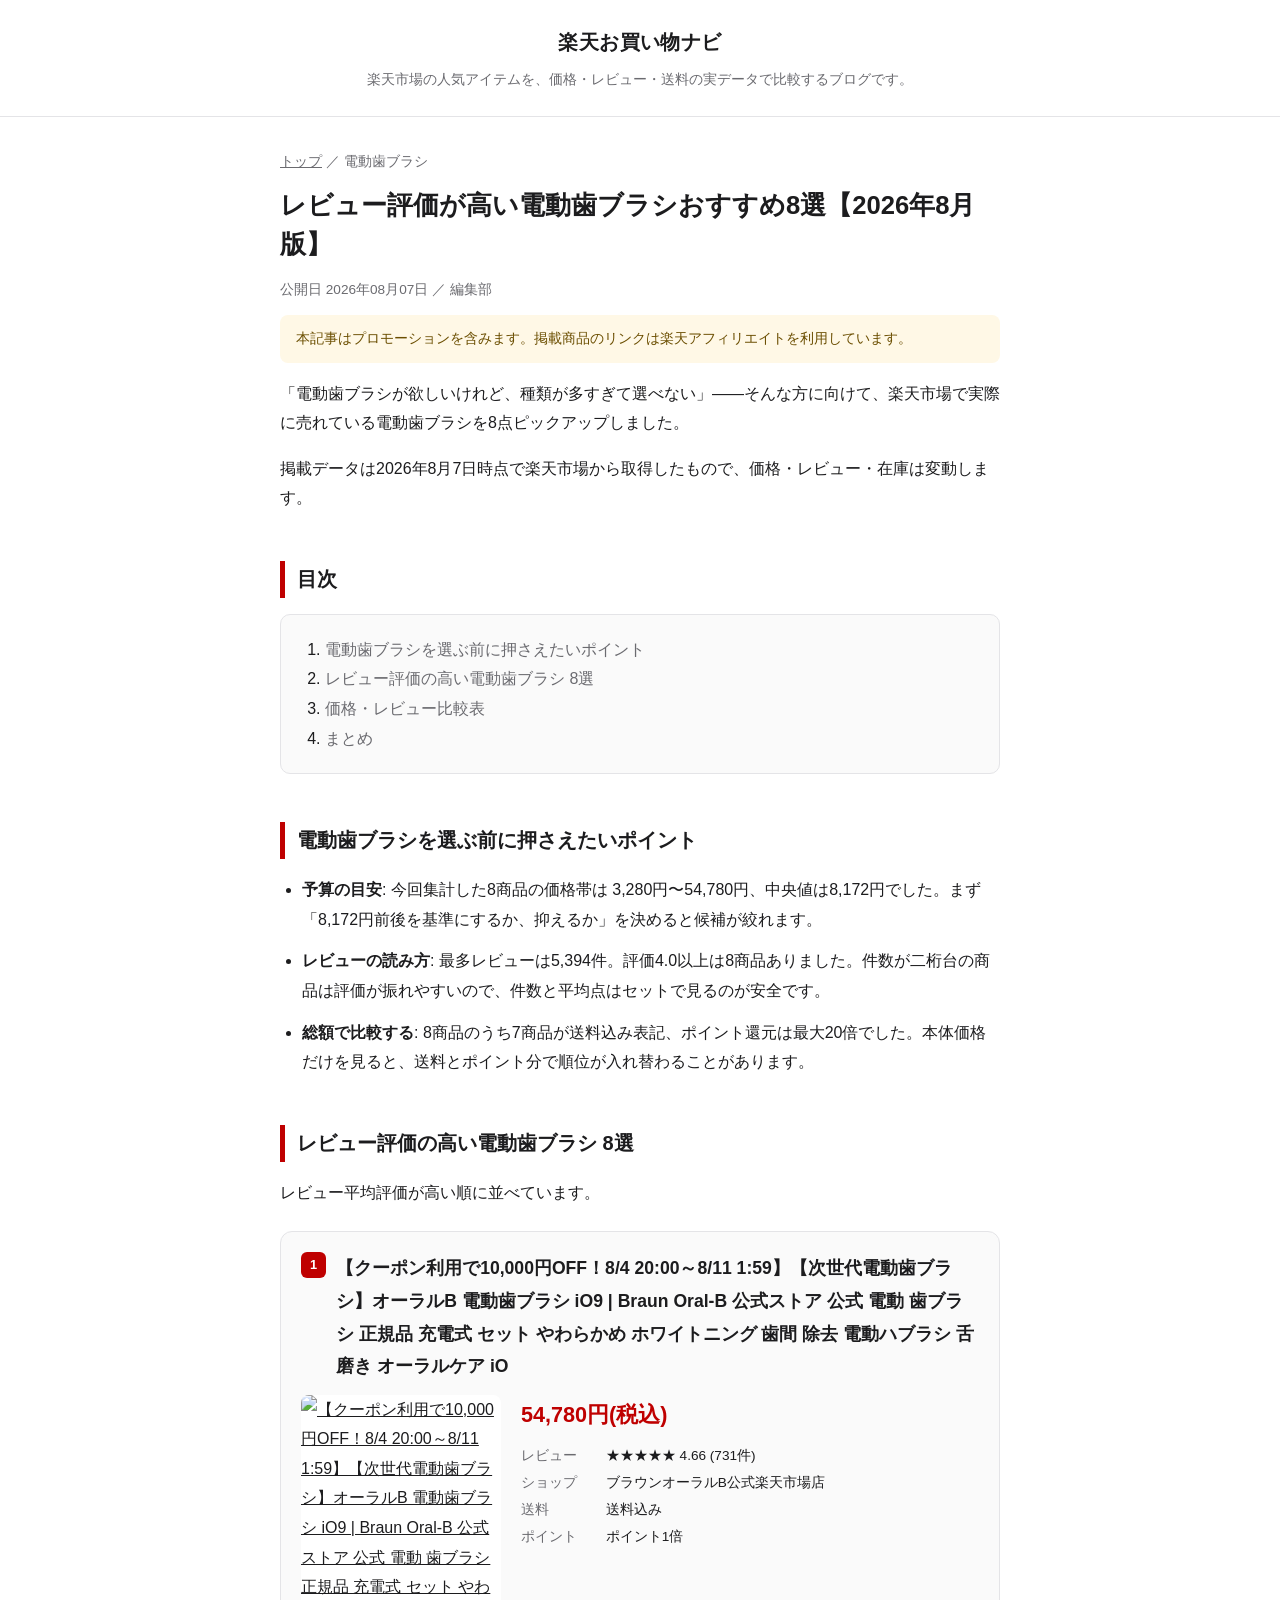
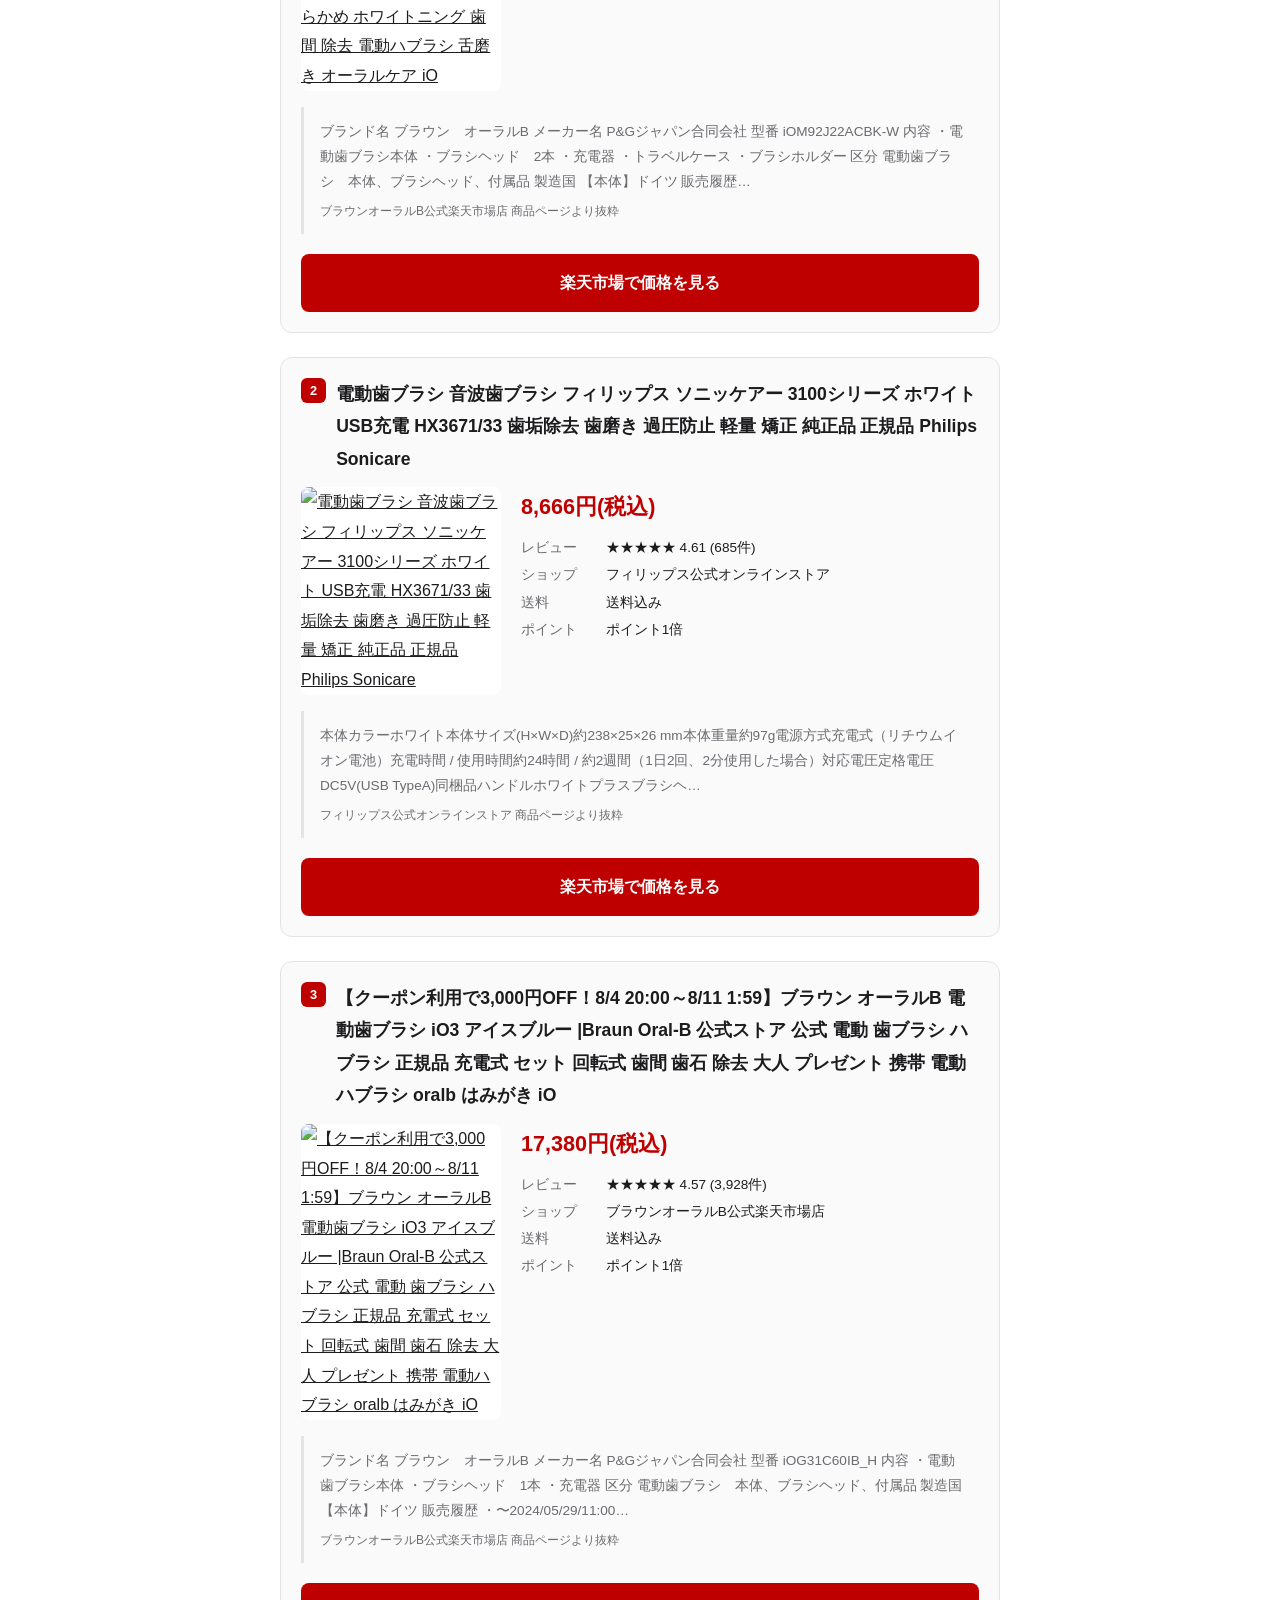
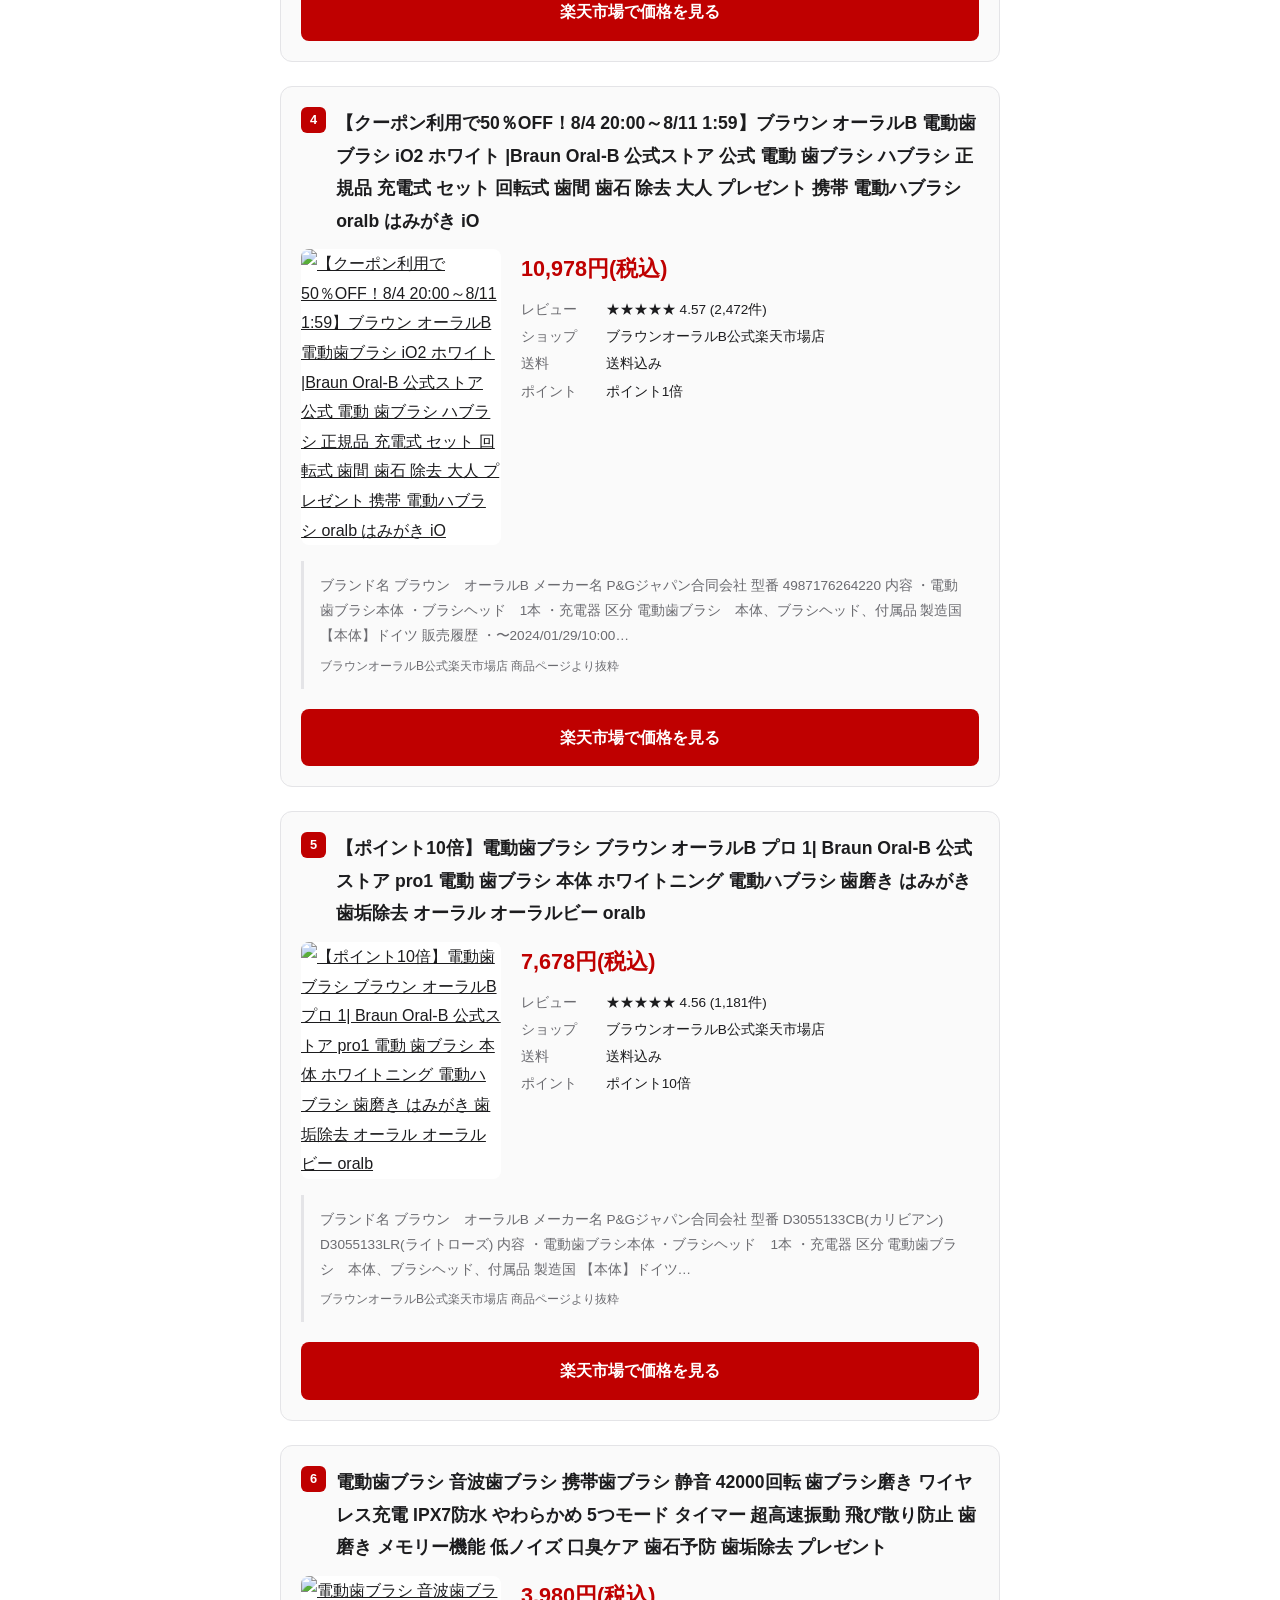
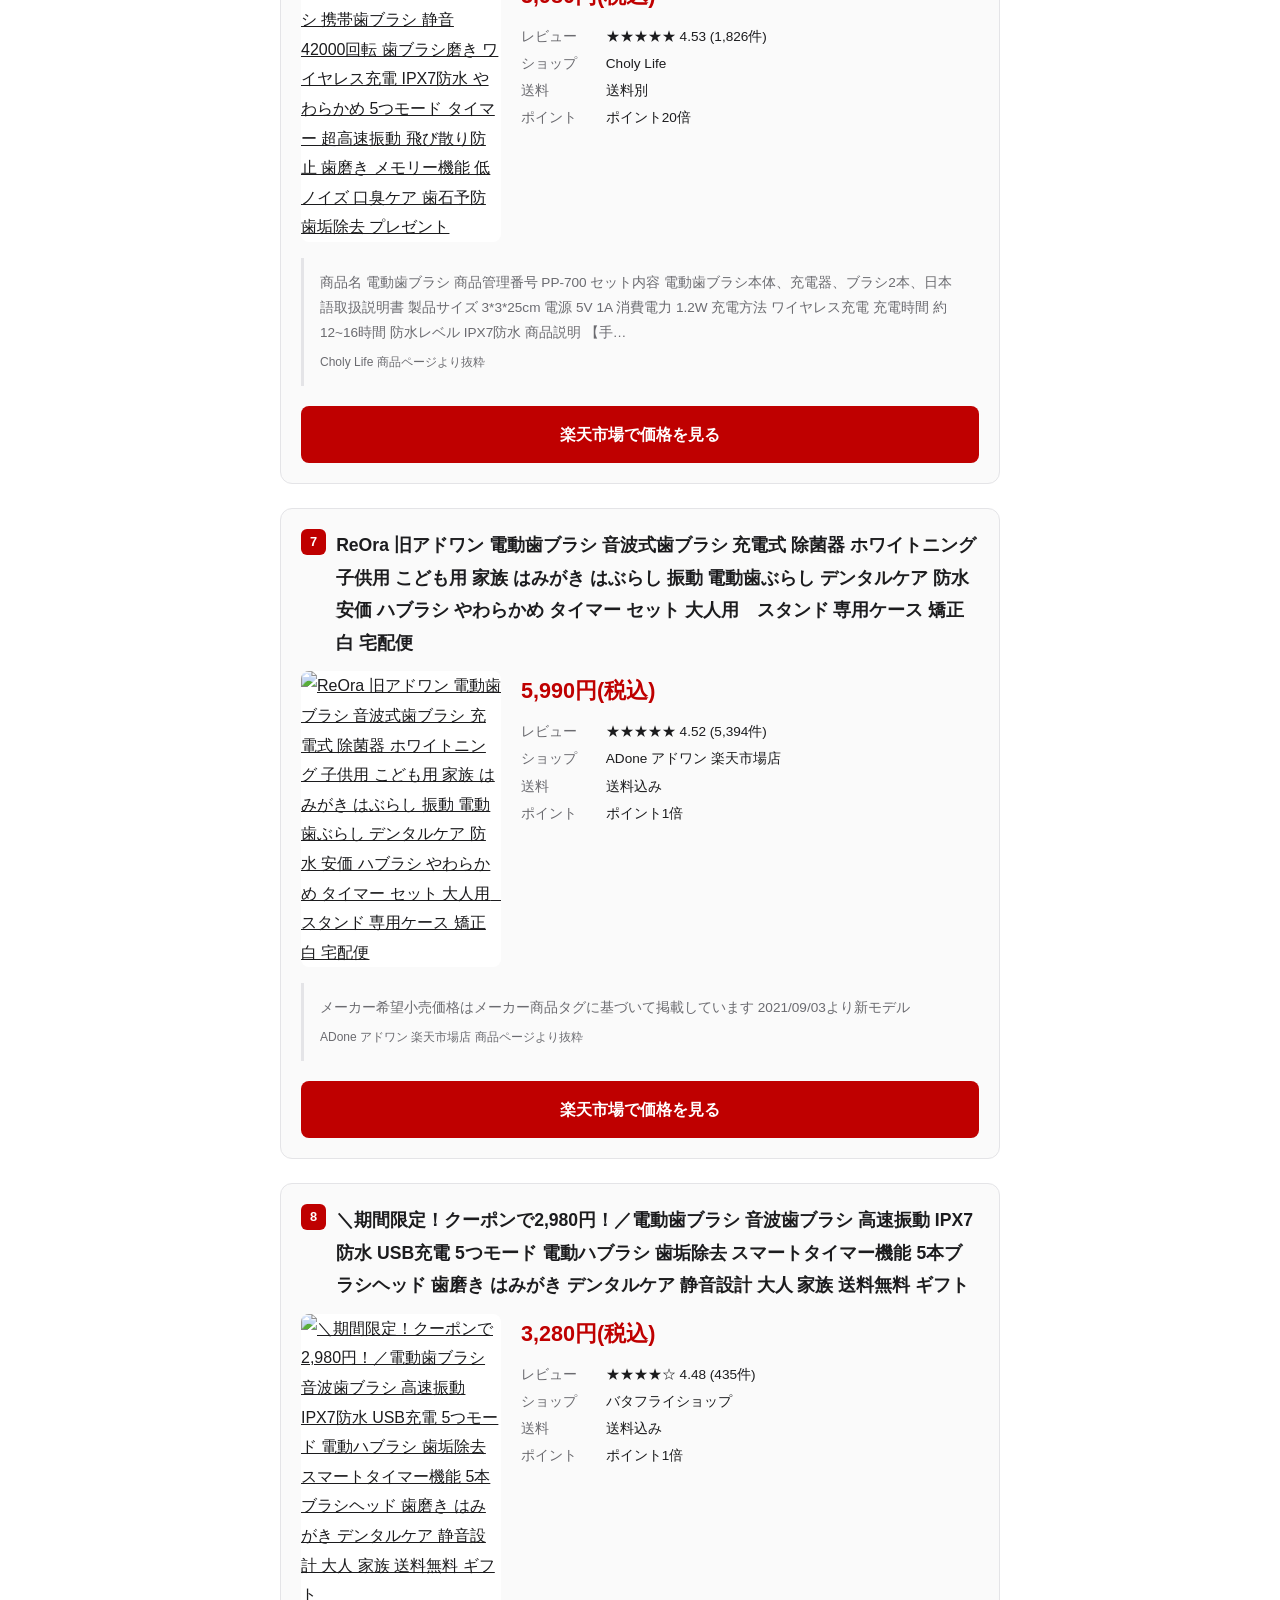
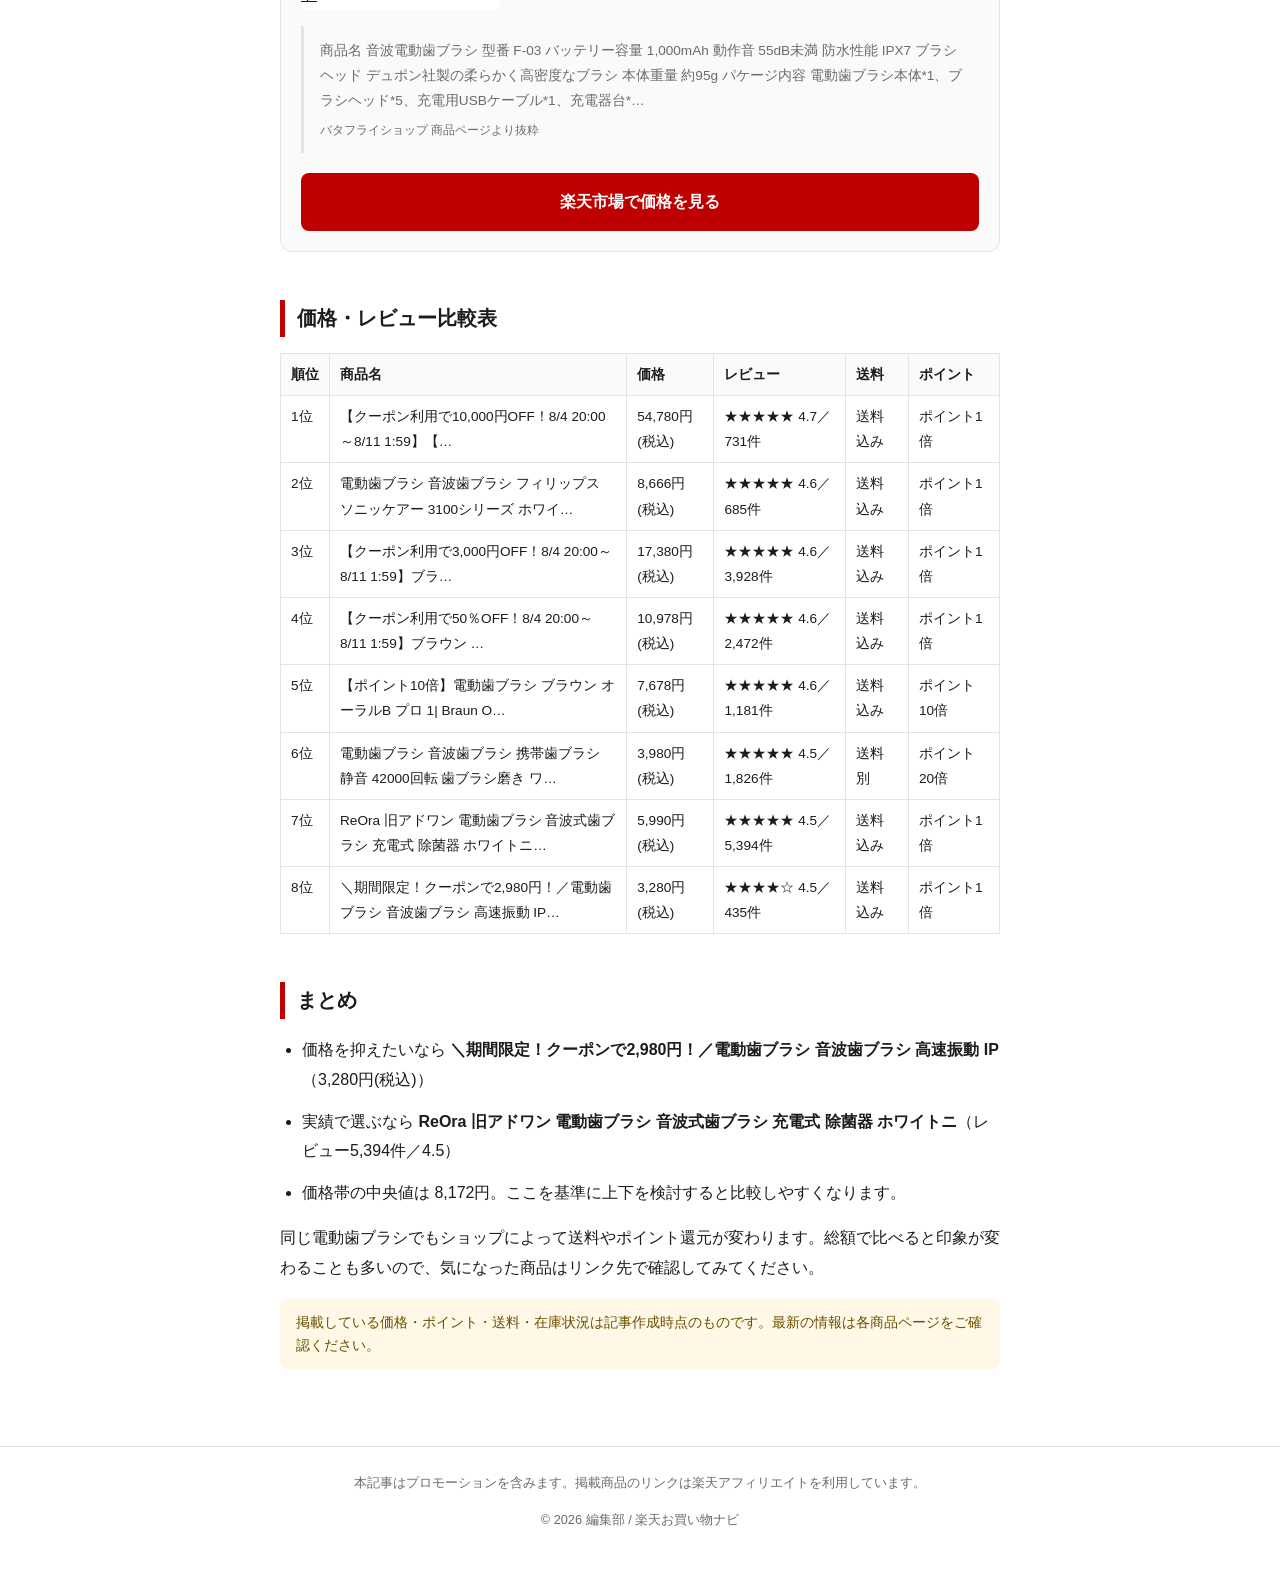
==== posts/electric-toothbrush-review.html @ f8c6b883 "Add generated Rakuten affiliate blog" ====
<!doctype html>
<html lang="ja">
<head>
<meta charset="utf-8">
<meta name="viewport" content="width=device-width, initial-scale=1">
<title>レビュー評価が高い電動歯ブラシおすすめ8選【2026年8月版】 | 楽天お買い物ナビ</title>
<meta name="description" content="楽天市場の電動歯ブラシを価格・レビュー・送料の実データで比較し、8商品を紹介します。価格帯は3,280円〜54,780円。">
<meta property="og:title" content="レビュー評価が高い電動歯ブラシおすすめ8選【2026年8月版】 | 楽天お買い物ナビ">
<meta property="og:description" content="楽天市場の電動歯ブラシを価格・レビュー・送料の実データで比較し、8商品を紹介します。価格帯は3,280円〜54,780円。">
<meta property="og:type" content="article">
<meta property="og:site_name" content="楽天お買い物ナビ">
<link rel="stylesheet" href="../style.css">
<link rel="alternate" type="application/rss+xml" title="楽天お買い物ナビ" href="../feed.xml">
<script type="application/ld+json">{"@context": "https://schema.org", "@type": "BlogPosting", "headline": "レビュー評価が高い電動歯ブラシおすすめ8選【2026年8月版】", "description": "楽天市場の電動歯ブラシを価格・レビュー・送料の実データで比較し、8商品を紹介します。価格帯は3,280円〜54,780円。", "datePublished": "2026-08-07", "author": {"@type": "Organization", "name": "編集部"}, "publisher": {"@type": "Organization", "name": "楽天お買い物ナビ"}}</script>
<script type="application/ld+json">{"@context": "https://schema.org", "@type": "ItemList", "name": "レビュー評価が高い電動歯ブラシおすすめ8選【2026年8月版】", "numberOfItems": 8, "itemListElement": [{"@type": "ListItem", "position": 1, "name": "【クーポン利用で10,000円OFF！8/4 20:00～8/11 1:59】【次世代電動歯ブラシ】オーラルB 電動歯ブラシ iO9 | Braun Oral-B 公式ストア 公式 電動 歯ブラシ 正規品 充電式 セット やわらかめ ホワイトニング 歯間 除去 電動ハブラシ 舌磨き オーラルケア iO", "url": "https://hb.afl.rakuten.co.jp/hgc/g00t4ri4.nlzyk280.g00t4ri4.nlzyla12/?pc=https%3A%2F%2Fitem.rakuten.co.jp%2Foralb-braun%2Fio9%2F\u0026m=http%3A%2F%2Fm.rakuten.co.jp%2Foralb-braun%2Fi%2F10001167%2F\u0026rafcid=wsc_i_is_2e18977a-302b-40b3-95f4-aab405663425"}, {"@type": "ListItem", "position": 2, "name": "電動歯ブラシ 音波歯ブラシ フィリップス ソニッケアー 3100シリーズ ホワイト USB充電 HX3671/33 歯垢除去 歯磨き 過圧防止 軽量 矯正 純正品 正規品 Philips Sonicare", "url": "https://hb.afl.rakuten.co.jp/hgc/g00te1k4.nlzyk278.g00te1k4.nlzylb7c/?pc=https%3A%2F%2Fitem.rakuten.co.jp%2Fphilips-japan%2Fhx3671-33%2F\u0026m=http%3A%2F%2Fm.rakuten.co.jp%2Fphilips-japan%2Fi%2F10000341%2F\u0026rafcid=wsc_i_is_2e18977a-302b-40b3-95f4-aab405663425"}, {"@type": "ListItem", "position": 3, "name": "【クーポン利用で3,000円OFF！8/4 20:00～8/11 1:59】ブラウン オーラルB 電動歯ブラシ iO3 アイスブルー |Braun Oral-B 公式ストア 公式 電動 歯ブラシ ハブラシ 正規品 充電式 セット 回転式 歯間 歯石 除去 大人 プレゼント 携帯 電動ハブラシ oralb はみがき iO", "url": "https://hb.afl.rakuten.co.jp/hgc/g00t4ri4.nlzyk280.g00t4ri4.nlzyla12/?pc=https%3A%2F%2Fitem.rakuten.co.jp%2Foralb-braun%2Fpro2%2F\u0026m=http%3A%2F%2Fm.rakuten.co.jp%2Foralb-braun%2Fi%2F10001169%2F\u0026rafcid=wsc_i_is_2e18977a-302b-40b3-95f4-aab405663425"}, {"@type": "ListItem", "position": 4, "name": "【クーポン利用で50％OFF！8/4 20:00～8/11 1:59】ブラウン オーラルB 電動歯ブラシ iO2 ホワイト |Braun Oral-B 公式ストア 公式 電動 歯ブラシ ハブラシ 正規品 充電式 セット 回転式 歯間 歯石 除去 大人 プレゼント 携帯 電動ハブラシ oralb はみがき iO", "url": "https://hb.afl.rakuten.co.jp/hgc/g00t4ri4.nlzyk280.g00t4ri4.nlzyla12/?pc=https%3A%2F%2Fitem.rakuten.co.jp%2Foralb-braun%2Feb-pro2000%2F\u0026m=http%3A%2F%2Fm.rakuten.co.jp%2Foralb-braun%2Fi%2F10000051%2F\u0026rafcid=wsc_i_is_2e18977a-302b-40b3-95f4-aab405663425"}, {"@type": "ListItem", "position": 5, "name": "【ポイント10倍】電動歯ブラシ ブラウン オーラルB プロ 1| Braun Oral-B 公式ストア pro1 電動 歯ブラシ 本体 ホワイトニング 電動ハブラシ 歯磨き はみがき 歯垢除去 オーラル オーラルビー oralb", "url": "https://hb.afl.rakuten.co.jp/hgc/g00t4ri4.nlzyk280.g00t4ri4.nlzyla12/?pc=https%3A%2F%2Fitem.rakuten.co.jp%2Foralb-braun%2Fpro1%2F\u0026m=http%3A%2F%2Fm.rakuten.co.jp%2Foralb-braun%2Fi%2F10001226%2F\u0026rafcid=wsc_i_is_2e18977a-302b-40b3-95f4-aab405663425"}, {"@type": "ListItem", "position": 6, "name": "電動歯ブラシ 音波歯ブラシ 携帯歯ブラシ 静音 42000回転 歯ブラシ磨き ワイヤレス充電 IPX7防水 やわらかめ 5つモード タイマー 超高速振動 飛び散り防止 歯磨き メモリー機能 低ノイズ 口臭ケア 歯石予防 歯垢除去 プレゼント", "url": "https://hb.afl.rakuten.co.jp/hgc/g00tsqq4.nlzyk473.g00tsqq4.nlzyl35b/?pc=https%3A%2F%2Fitem.rakuten.co.jp%2Fcholylife%2Fpp-700-wh%2F\u0026m=http%3A%2F%2Fm.rakuten.co.jp%2Fcholylife%2Fi%2F10000159%2F\u0026rafcid=wsc_i_is_2e18977a-302b-40b3-95f4-aab405663425"}, {"@type": "ListItem", "position": 7, "name": "ReOra 旧アドワン 電動歯ブラシ 音波式歯ブラシ 充電式 除菌器 ホワイトニング 子供用 こども用 家族 はみがき はぶらし 振動 電動歯ぶらし デンタルケア 防水 安価 ハブラシ やわらかめ タイマー セット 大人用　スタンド 専用ケース 矯正 白 宅配便", "url": "https://hb.afl.rakuten.co.jp/hgc/g00scao4.nlzykeb9.g00scao4.nlzyl253/?pc=https%3A%2F%2Fitem.rakuten.co.jp%2Fsa-shop%2F4589530571144%2F\u0026m=http%3A%2F%2Fm.rakuten.co.jp%2Fsa-shop%2Fi%2F10000015%2F\u0026rafcid=wsc_i_is_2e18977a-302b-40b3-95f4-aab405663425"}, {"@type": "ListItem", "position": 8, "name": "＼期間限定！クーポンで2,980円！／電動歯ブラシ 音波歯ブラシ 高速振動 IPX7防水 USB充電 5つモード 電動ハブラシ 歯垢除去 スマートタイマー機能 5本ブラシヘッド 歯磨き はみがき デンタルケア 静音設計 大人 家族 送料無料 ギフト", "url": "https://hb.afl.rakuten.co.jp/hgc/g00u9s44.nlzyka6e.g00u9s44.nlzyl4b7/?pc=https%3A%2F%2Fitem.rakuten.co.jp%2Fbutterflyshop%2Fybddysf03%2F\u0026m=http%3A%2F%2Fm.rakuten.co.jp%2Fbutterflyshop%2Fi%2F10000218%2F\u0026rafcid=wsc_i_is_2e18977a-302b-40b3-95f4-aab405663425"}]}</script>
</head>
<body>
<header class="site-header">
  <a class="site-title" href="../index.html">楽天お買い物ナビ</a>
  <p class="site-tagline">楽天市場の人気アイテムを、価格・レビュー・送料の実データで比較するブログです。</p>
</header>
<main>
<article class="post">
  <nav class="breadcrumb"><a href="../index.html">トップ</a> ／ 電動歯ブラシ</nav>
  <h1>レビュー評価が高い電動歯ブラシおすすめ8選【2026年8月版】</h1>
  <p class="meta">公開日 2026年08月07日 ／ 編集部</p>
<p class="note">本記事はプロモーションを含みます。掲載商品のリンクは楽天アフィリエイトを利用しています。</p>
<p>「電動歯ブラシが欲しいけれど、種類が多すぎて選べない」——そんな方に向けて、楽天市場で実際に売れている電動歯ブラシを8点ピックアップしました。</p>
<p>掲載データは2026年8月7日時点で楽天市場から取得したもので、価格・レビュー・在庫は変動します。</p>
<h2 id="toc">目次</h2>
<nav class="toc"><ol><li><a href="#selection">電動歯ブラシを選ぶ前に押さえたいポイント</a></li><li><a href="#list">レビュー評価の高い電動歯ブラシ 8選</a></li><li><a href="#compare">価格・レビュー比較表</a></li><li><a href="#summary">まとめ</a></li></ol></nav>
<h2 id="selection">電動歯ブラシを選ぶ前に押さえたいポイント</h2>
<ul class="points"><li><strong>予算の目安</strong>: 今回集計した8商品の価格帯は 3,280円〜54,780円、中央値は8,172円でした。まず「8,172円前後を基準にするか、抑えるか」を決めると候補が絞れます。</li><li><strong>レビューの読み方</strong>: 最多レビューは5,394件。評価4.0以上は8商品ありました。件数が二桁台の商品は評価が振れやすいので、件数と平均点はセットで見るのが安全です。</li><li><strong>総額で比較する</strong>: 8商品のうち7商品が送料込み表記、ポイント還元は最大20倍でした。本体価格だけを見ると、送料とポイント分で順位が入れ替わることがあります。</li></ul>
<h2 id="list">レビュー評価の高い電動歯ブラシ 8選</h2>
<p>レビュー平均評価が高い順に並べています。</p>
<article class="item-card" id="item-1">
  <h3><span class="rank">1</span>【クーポン利用で10,000円OFF！8/4 20:00～8/11 1:59】【次世代電動歯ブラシ】オーラルB 電動歯ブラシ iO9 | Braun Oral-B 公式ストア 公式 電動 歯ブラシ 正規品 充電式 セット やわらかめ ホワイトニング 歯間 除去 電動ハブラシ 舌磨き オーラルケア iO</h3>
  <div class="card-body">
    <a class="card-image" href="https://hb.afl.rakuten.co.jp/hgc/g00t4ri4.nlzyk280.g00t4ri4.nlzyla12/?pc=https%3A%2F%2Fitem.rakuten.co.jp%2Foralb-braun%2Fio9%2F&amp;m=http%3A%2F%2Fm.rakuten.co.jp%2Foralb-braun%2Fi%2F10001167%2F&amp;rafcid=wsc_i_is_2e18977a-302b-40b3-95f4-aab405663425" rel="nofollow sponsored noopener" target="_blank"><img src="https://thumbnail.image.rakuten.co.jp/@0_mall/oralb-braun/cabinet/event/260804/io9.jpg?_ex=400x400" alt="【クーポン利用で10,000円OFF！8/4 20:00～8/11 1:59】【次世代電動歯ブラシ】オーラルB 電動歯ブラシ iO9 | Braun Oral-B 公式ストア 公式 電動 歯ブラシ 正規品 充電式 セット やわらかめ ホワイトニング 歯間 除去 電動ハブラシ 舌磨き オーラルケア iO" loading="lazy" width="400" height="400"></a>
    <div class="card-spec">
      <p class="price">54,780円(税込)</p>
      <dl>
        <dt>レビュー</dt><dd>★★★★★ 4.66 (731件)</dd>
        <dt>ショップ</dt><dd>ブラウンオーラルB公式楽天市場店</dd>
        <dt>送料</dt><dd>送料込み</dd>
        <dt>ポイント</dt><dd>ポイント1倍</dd>
      </dl>
    </div>
  </div>
  <blockquote>ブランド名 ブラウン　オーラルB メーカー名 P&amp;Gジャパン合同会社 型番 iOM92J22ACBK-W 内容 ・電動歯ブラシ本体 ・ブラシヘッド　2本 ・充電器 ・トラベルケース ・ブラシホルダー 区分 電動歯ブラシ　本体、ブラシヘッド、付属品 製造国 【本体】ドイツ 販売履歴…<cite>ブラウンオーラルB公式楽天市場店 商品ページより抜粋</cite></blockquote>
  <a class="cta" href="https://hb.afl.rakuten.co.jp/hgc/g00t4ri4.nlzyk280.g00t4ri4.nlzyla12/?pc=https%3A%2F%2Fitem.rakuten.co.jp%2Foralb-braun%2Fio9%2F&amp;m=http%3A%2F%2Fm.rakuten.co.jp%2Foralb-braun%2Fi%2F10001167%2F&amp;rafcid=wsc_i_is_2e18977a-302b-40b3-95f4-aab405663425" rel="nofollow sponsored noopener" target="_blank">楽天市場で価格を見る</a>
</article>
<article class="item-card" id="item-2">
  <h3><span class="rank">2</span>電動歯ブラシ 音波歯ブラシ フィリップス ソニッケアー 3100シリーズ ホワイト USB充電 HX3671/33 歯垢除去 歯磨き 過圧防止 軽量 矯正 純正品 正規品 Philips Sonicare</h3>
  <div class="card-body">
    <a class="card-image" href="https://hb.afl.rakuten.co.jp/hgc/g00te1k4.nlzyk278.g00te1k4.nlzylb7c/?pc=https%3A%2F%2Fitem.rakuten.co.jp%2Fphilips-japan%2Fhx3671-33%2F&amp;m=http%3A%2F%2Fm.rakuten.co.jp%2Fphilips-japan%2Fi%2F10000341%2F&amp;rafcid=wsc_i_is_2e18977a-302b-40b3-95f4-aab405663425" rel="nofollow sponsored noopener" target="_blank"><img src="https://thumbnail.image.rakuten.co.jp/@0_mall/philips-japan/cabinet/item2/hx3671-33_251118.jpg?_ex=400x400" alt="電動歯ブラシ 音波歯ブラシ フィリップス ソニッケアー 3100シリーズ ホワイト USB充電 HX3671/33 歯垢除去 歯磨き 過圧防止 軽量 矯正 純正品 正規品 Philips Sonicare" loading="lazy" width="400" height="400"></a>
    <div class="card-spec">
      <p class="price">8,666円(税込)</p>
      <dl>
        <dt>レビュー</dt><dd>★★★★★ 4.61 (685件)</dd>
        <dt>ショップ</dt><dd>フィリップス公式オンラインストア</dd>
        <dt>送料</dt><dd>送料込み</dd>
        <dt>ポイント</dt><dd>ポイント1倍</dd>
      </dl>
    </div>
  </div>
  <blockquote>本体カラーホワイト本体サイズ(H×W×D)約238×25×26 mm本体重量約97g電源方式充電式（リチウムイオン電池）充電時間 / 使用時間約24時間 / 約2週間（1日2回、2分使用した場合）対応電圧定格電圧　DC5V(USB TypeA)同梱品ハンドルホワイトプラスブラシヘ…<cite>フィリップス公式オンラインストア 商品ページより抜粋</cite></blockquote>
  <a class="cta" href="https://hb.afl.rakuten.co.jp/hgc/g00te1k4.nlzyk278.g00te1k4.nlzylb7c/?pc=https%3A%2F%2Fitem.rakuten.co.jp%2Fphilips-japan%2Fhx3671-33%2F&amp;m=http%3A%2F%2Fm.rakuten.co.jp%2Fphilips-japan%2Fi%2F10000341%2F&amp;rafcid=wsc_i_is_2e18977a-302b-40b3-95f4-aab405663425" rel="nofollow sponsored noopener" target="_blank">楽天市場で価格を見る</a>
</article>
<article class="item-card" id="item-3">
  <h3><span class="rank">3</span>【クーポン利用で3,000円OFF！8/4 20:00～8/11 1:59】ブラウン オーラルB 電動歯ブラシ iO3 アイスブルー |Braun Oral-B 公式ストア 公式 電動 歯ブラシ ハブラシ 正規品 充電式 セット 回転式 歯間 歯石 除去 大人 プレゼント 携帯 電動ハブラシ oralb はみがき iO</h3>
  <div class="card-body">
    <a class="card-image" href="https://hb.afl.rakuten.co.jp/hgc/g00t4ri4.nlzyk280.g00t4ri4.nlzyla12/?pc=https%3A%2F%2Fitem.rakuten.co.jp%2Foralb-braun%2Fpro2%2F&amp;m=http%3A%2F%2Fm.rakuten.co.jp%2Foralb-braun%2Fi%2F10001169%2F&amp;rafcid=wsc_i_is_2e18977a-302b-40b3-95f4-aab405663425" rel="nofollow sponsored noopener" target="_blank"><img src="https://thumbnail.image.rakuten.co.jp/@0_mall/oralb-braun/cabinet/event/260804/io3.jpg?_ex=400x400" alt="【クーポン利用で3,000円OFF！8/4 20:00～8/11 1:59】ブラウン オーラルB 電動歯ブラシ iO3 アイスブルー |Braun Oral-B 公式ストア 公式 電動 歯ブラシ ハブラシ 正規品 充電式 セット 回転式 歯間 歯石 除去 大人 プレゼント 携帯 電動ハブラシ oralb はみがき iO" loading="lazy" width="400" height="400"></a>
    <div class="card-spec">
      <p class="price">17,380円(税込)</p>
      <dl>
        <dt>レビュー</dt><dd>★★★★★ 4.57 (3,928件)</dd>
        <dt>ショップ</dt><dd>ブラウンオーラルB公式楽天市場店</dd>
        <dt>送料</dt><dd>送料込み</dd>
        <dt>ポイント</dt><dd>ポイント1倍</dd>
      </dl>
    </div>
  </div>
  <blockquote>ブランド名 ブラウン　オーラルB メーカー名 P&amp;Gジャパン合同会社 型番 iOG31C60IB_H 内容 ・電動歯ブラシ本体 ・ブラシヘッド　1本 ・充電器 区分 電動歯ブラシ　本体、ブラシヘッド、付属品 製造国 【本体】ドイツ 販売履歴 ・〜2024/05/29/11:00…<cite>ブラウンオーラルB公式楽天市場店 商品ページより抜粋</cite></blockquote>
  <a class="cta" href="https://hb.afl.rakuten.co.jp/hgc/g00t4ri4.nlzyk280.g00t4ri4.nlzyla12/?pc=https%3A%2F%2Fitem.rakuten.co.jp%2Foralb-braun%2Fpro2%2F&amp;m=http%3A%2F%2Fm.rakuten.co.jp%2Foralb-braun%2Fi%2F10001169%2F&amp;rafcid=wsc_i_is_2e18977a-302b-40b3-95f4-aab405663425" rel="nofollow sponsored noopener" target="_blank">楽天市場で価格を見る</a>
</article>
<article class="item-card" id="item-4">
  <h3><span class="rank">4</span>【クーポン利用で50％OFF！8/4 20:00～8/11 1:59】ブラウン オーラルB 電動歯ブラシ iO2 ホワイト |Braun Oral-B 公式ストア 公式 電動 歯ブラシ ハブラシ 正規品 充電式 セット 回転式 歯間 歯石 除去 大人 プレゼント 携帯 電動ハブラシ oralb はみがき iO</h3>
  <div class="card-body">
    <a class="card-image" href="https://hb.afl.rakuten.co.jp/hgc/g00t4ri4.nlzyk280.g00t4ri4.nlzyla12/?pc=https%3A%2F%2Fitem.rakuten.co.jp%2Foralb-braun%2Feb-pro2000%2F&amp;m=http%3A%2F%2Fm.rakuten.co.jp%2Foralb-braun%2Fi%2F10000051%2F&amp;rafcid=wsc_i_is_2e18977a-302b-40b3-95f4-aab405663425" rel="nofollow sponsored noopener" target="_blank"><img src="https://thumbnail.image.rakuten.co.jp/@0_mall/oralb-braun/cabinet/event/260804/io2wt.jpg?_ex=400x400" alt="【クーポン利用で50％OFF！8/4 20:00～8/11 1:59】ブラウン オーラルB 電動歯ブラシ iO2 ホワイト |Braun Oral-B 公式ストア 公式 電動 歯ブラシ ハブラシ 正規品 充電式 セット 回転式 歯間 歯石 除去 大人 プレゼント 携帯 電動ハブラシ oralb はみがき iO" loading="lazy" width="400" height="400"></a>
    <div class="card-spec">
      <p class="price">10,978円(税込)</p>
      <dl>
        <dt>レビュー</dt><dd>★★★★★ 4.57 (2,472件)</dd>
        <dt>ショップ</dt><dd>ブラウンオーラルB公式楽天市場店</dd>
        <dt>送料</dt><dd>送料込み</dd>
        <dt>ポイント</dt><dd>ポイント1倍</dd>
      </dl>
    </div>
  </div>
  <blockquote>ブランド名 ブラウン　オーラルB メーカー名 P&amp;Gジャパン合同会社 型番 4987176264220 内容 ・電動歯ブラシ本体 ・ブラシヘッド　1本 ・充電器 区分 電動歯ブラシ　本体、ブラシヘッド、付属品 製造国 【本体】ドイツ 販売履歴 ・〜2024/01/29/10:00…<cite>ブラウンオーラルB公式楽天市場店 商品ページより抜粋</cite></blockquote>
  <a class="cta" href="https://hb.afl.rakuten.co.jp/hgc/g00t4ri4.nlzyk280.g00t4ri4.nlzyla12/?pc=https%3A%2F%2Fitem.rakuten.co.jp%2Foralb-braun%2Feb-pro2000%2F&amp;m=http%3A%2F%2Fm.rakuten.co.jp%2Foralb-braun%2Fi%2F10000051%2F&amp;rafcid=wsc_i_is_2e18977a-302b-40b3-95f4-aab405663425" rel="nofollow sponsored noopener" target="_blank">楽天市場で価格を見る</a>
</article>
<article class="item-card" id="item-5">
  <h3><span class="rank">5</span>【ポイント10倍】電動歯ブラシ ブラウン オーラルB プロ 1| Braun Oral-B 公式ストア pro1 電動 歯ブラシ 本体 ホワイトニング 電動ハブラシ 歯磨き はみがき 歯垢除去 オーラル オーラルビー oralb</h3>
  <div class="card-body">
    <a class="card-image" href="https://hb.afl.rakuten.co.jp/hgc/g00t4ri4.nlzyk280.g00t4ri4.nlzyla12/?pc=https%3A%2F%2Fitem.rakuten.co.jp%2Foralb-braun%2Fpro1%2F&amp;m=http%3A%2F%2Fm.rakuten.co.jp%2Foralb-braun%2Fi%2F10001226%2F&amp;rafcid=wsc_i_is_2e18977a-302b-40b3-95f4-aab405663425" rel="nofollow sponsored noopener" target="_blank"><img src="https://thumbnail.image.rakuten.co.jp/@0_mall/oralb-braun/cabinet/item/pro1/thumb/pro1_thumb_p10.jpg?_ex=400x400" alt="【ポイント10倍】電動歯ブラシ ブラウン オーラルB プロ 1| Braun Oral-B 公式ストア pro1 電動 歯ブラシ 本体 ホワイトニング 電動ハブラシ 歯磨き はみがき 歯垢除去 オーラル オーラルビー oralb" loading="lazy" width="400" height="400"></a>
    <div class="card-spec">
      <p class="price">7,678円(税込)</p>
      <dl>
        <dt>レビュー</dt><dd>★★★★★ 4.56 (1,181件)</dd>
        <dt>ショップ</dt><dd>ブラウンオーラルB公式楽天市場店</dd>
        <dt>送料</dt><dd>送料込み</dd>
        <dt>ポイント</dt><dd>ポイント10倍</dd>
      </dl>
    </div>
  </div>
  <blockquote>ブランド名 ブラウン　オーラルB メーカー名 P&amp;Gジャパン合同会社 型番 D3055133CB(カリビアン) D3055133LR(ライトローズ) 内容 ・電動歯ブラシ本体 ・ブラシヘッド　1本 ・充電器 区分 電動歯ブラシ　本体、ブラシヘッド、付属品 製造国 【本体】ドイツ…<cite>ブラウンオーラルB公式楽天市場店 商品ページより抜粋</cite></blockquote>
  <a class="cta" href="https://hb.afl.rakuten.co.jp/hgc/g00t4ri4.nlzyk280.g00t4ri4.nlzyla12/?pc=https%3A%2F%2Fitem.rakuten.co.jp%2Foralb-braun%2Fpro1%2F&amp;m=http%3A%2F%2Fm.rakuten.co.jp%2Foralb-braun%2Fi%2F10001226%2F&amp;rafcid=wsc_i_is_2e18977a-302b-40b3-95f4-aab405663425" rel="nofollow sponsored noopener" target="_blank">楽天市場で価格を見る</a>
</article>
<article class="item-card" id="item-6">
  <h3><span class="rank">6</span>電動歯ブラシ 音波歯ブラシ 携帯歯ブラシ 静音 42000回転 歯ブラシ磨き ワイヤレス充電 IPX7防水 やわらかめ 5つモード タイマー 超高速振動 飛び散り防止 歯磨き メモリー機能 低ノイズ 口臭ケア 歯石予防 歯垢除去 プレゼント</h3>
  <div class="card-body">
    <a class="card-image" href="https://hb.afl.rakuten.co.jp/hgc/g00tsqq4.nlzyk473.g00tsqq4.nlzyl35b/?pc=https%3A%2F%2Fitem.rakuten.co.jp%2Fcholylife%2Fpp-700-wh%2F&amp;m=http%3A%2F%2Fm.rakuten.co.jp%2Fcholylife%2Fi%2F10000159%2F&amp;rafcid=wsc_i_is_2e18977a-302b-40b3-95f4-aab405663425" rel="nofollow sponsored noopener" target="_blank"><img src="https://thumbnail.image.rakuten.co.jp/@0_mall/cholylife/cabinet/07703810/09167575/z-20bai.jpg?_ex=400x400" alt="電動歯ブラシ 音波歯ブラシ 携帯歯ブラシ 静音 42000回転 歯ブラシ磨き ワイヤレス充電 IPX7防水 やわらかめ 5つモード タイマー 超高速振動 飛び散り防止 歯磨き メモリー機能 低ノイズ 口臭ケア 歯石予防 歯垢除去 プレゼント" loading="lazy" width="400" height="400"></a>
    <div class="card-spec">
      <p class="price">3,980円(税込)</p>
      <dl>
        <dt>レビュー</dt><dd>★★★★★ 4.53 (1,826件)</dd>
        <dt>ショップ</dt><dd>Choly Life</dd>
        <dt>送料</dt><dd>送料別</dd>
        <dt>ポイント</dt><dd>ポイント20倍</dd>
      </dl>
    </div>
  </div>
  <blockquote>商品名 電動歯ブラシ 商品管理番号 PP-700 セット内容 電動歯ブラシ本体、充電器、ブラシ2本、日本語取扱説明書 製品サイズ 3*3*25cm 電源 5V 1A 消費電力 1.2W 充電方法 ワイヤレス充電 充電時間 約12~16時間 防水レベル IPX7防水 商品説明 【手…<cite>Choly Life 商品ページより抜粋</cite></blockquote>
  <a class="cta" href="https://hb.afl.rakuten.co.jp/hgc/g00tsqq4.nlzyk473.g00tsqq4.nlzyl35b/?pc=https%3A%2F%2Fitem.rakuten.co.jp%2Fcholylife%2Fpp-700-wh%2F&amp;m=http%3A%2F%2Fm.rakuten.co.jp%2Fcholylife%2Fi%2F10000159%2F&amp;rafcid=wsc_i_is_2e18977a-302b-40b3-95f4-aab405663425" rel="nofollow sponsored noopener" target="_blank">楽天市場で価格を見る</a>
</article>
<article class="item-card" id="item-7">
  <h3><span class="rank">7</span>ReOra 旧アドワン 電動歯ブラシ 音波式歯ブラシ 充電式 除菌器 ホワイトニング 子供用 こども用 家族 はみがき はぶらし 振動 電動歯ぶらし デンタルケア 防水 安価 ハブラシ やわらかめ タイマー セット 大人用　スタンド 専用ケース 矯正 白 宅配便</h3>
  <div class="card-body">
    <a class="card-image" href="https://hb.afl.rakuten.co.jp/hgc/g00scao4.nlzykeb9.g00scao4.nlzyl253/?pc=https%3A%2F%2Fitem.rakuten.co.jp%2Fsa-shop%2F4589530571144%2F&amp;m=http%3A%2F%2Fm.rakuten.co.jp%2Fsa-shop%2Fi%2F10000015%2F&amp;rafcid=wsc_i_is_2e18977a-302b-40b3-95f4-aab405663425" rel="nofollow sponsored noopener" target="_blank"><img src="https://thumbnail.image.rakuten.co.jp/@0_mall/sa-shop/cabinet/item/06113006/top_20211130.jpg?_ex=400x400" alt="ReOra 旧アドワン 電動歯ブラシ 音波式歯ブラシ 充電式 除菌器 ホワイトニング 子供用 こども用 家族 はみがき はぶらし 振動 電動歯ぶらし デンタルケア 防水 安価 ハブラシ やわらかめ タイマー セット 大人用　スタンド 専用ケース 矯正 白 宅配便" loading="lazy" width="400" height="400"></a>
    <div class="card-spec">
      <p class="price">5,990円(税込)</p>
      <dl>
        <dt>レビュー</dt><dd>★★★★★ 4.52 (5,394件)</dd>
        <dt>ショップ</dt><dd>ADone アドワン 楽天市場店</dd>
        <dt>送料</dt><dd>送料込み</dd>
        <dt>ポイント</dt><dd>ポイント1倍</dd>
      </dl>
    </div>
  </div>
  <blockquote>メーカー希望小売価格はメーカー商品タグに基づいて掲載しています 2021/09/03より新モデル<cite>ADone アドワン 楽天市場店 商品ページより抜粋</cite></blockquote>
  <a class="cta" href="https://hb.afl.rakuten.co.jp/hgc/g00scao4.nlzykeb9.g00scao4.nlzyl253/?pc=https%3A%2F%2Fitem.rakuten.co.jp%2Fsa-shop%2F4589530571144%2F&amp;m=http%3A%2F%2Fm.rakuten.co.jp%2Fsa-shop%2Fi%2F10000015%2F&amp;rafcid=wsc_i_is_2e18977a-302b-40b3-95f4-aab405663425" rel="nofollow sponsored noopener" target="_blank">楽天市場で価格を見る</a>
</article>
<article class="item-card" id="item-8">
  <h3><span class="rank">8</span>＼期間限定！クーポンで2,980円！／電動歯ブラシ 音波歯ブラシ 高速振動 IPX7防水 USB充電 5つモード 電動ハブラシ 歯垢除去 スマートタイマー機能 5本ブラシヘッド 歯磨き はみがき デンタルケア 静音設計 大人 家族 送料無料 ギフト</h3>
  <div class="card-body">
    <a class="card-image" href="https://hb.afl.rakuten.co.jp/hgc/g00u9s44.nlzyka6e.g00u9s44.nlzyl4b7/?pc=https%3A%2F%2Fitem.rakuten.co.jp%2Fbutterflyshop%2Fybddysf03%2F&amp;m=http%3A%2F%2Fm.rakuten.co.jp%2Fbutterflyshop%2Fi%2F10000218%2F&amp;rafcid=wsc_i_is_2e18977a-302b-40b3-95f4-aab405663425" rel="nofollow sponsored noopener" target="_blank"><img src="https://thumbnail.image.rakuten.co.jp/@0_mall/butterflyshop/cabinet/10899139/ys-40.jpg?_ex=400x400" alt="＼期間限定！クーポンで2,980円！／電動歯ブラシ 音波歯ブラシ 高速振動 IPX7防水 USB充電 5つモード 電動ハブラシ 歯垢除去 スマートタイマー機能 5本ブラシヘッド 歯磨き はみがき デンタルケア 静音設計 大人 家族 送料無料 ギフト" loading="lazy" width="400" height="400"></a>
    <div class="card-spec">
      <p class="price">3,280円(税込)</p>
      <dl>
        <dt>レビュー</dt><dd>★★★★☆ 4.48 (435件)</dd>
        <dt>ショップ</dt><dd>バタフライショップ</dd>
        <dt>送料</dt><dd>送料込み</dd>
        <dt>ポイント</dt><dd>ポイント1倍</dd>
      </dl>
    </div>
  </div>
  <blockquote>商品名 音波電動歯ブラシ 型番 F-03 バッテリー容量 1,000mAh 動作音 55dB未満 防水性能 IPX7 ブラシヘッド デュポン社製の柔らかく高密度なブラシ 本体重量 約95g パケージ内容 電動歯ブラシ本体*1、ブラシヘッド*5、充電用USBケーブル*1、充電器台*…<cite>バタフライショップ 商品ページより抜粋</cite></blockquote>
  <a class="cta" href="https://hb.afl.rakuten.co.jp/hgc/g00u9s44.nlzyka6e.g00u9s44.nlzyl4b7/?pc=https%3A%2F%2Fitem.rakuten.co.jp%2Fbutterflyshop%2Fybddysf03%2F&amp;m=http%3A%2F%2Fm.rakuten.co.jp%2Fbutterflyshop%2Fi%2F10000218%2F&amp;rafcid=wsc_i_is_2e18977a-302b-40b3-95f4-aab405663425" rel="nofollow sponsored noopener" target="_blank">楽天市場で価格を見る</a>
</article>
<h2 id="compare">価格・レビュー比較表</h2>
<div class="table-wrap"><table><thead><tr><th>順位</th><th>商品名</th><th>価格</th><th>レビュー</th><th>送料</th><th>ポイント</th></tr></thead><tbody><tr><td>1位</td><td>【クーポン利用で10,000円OFF！8/4 20:00～8/11 1:59】【…</td><td>54,780円(税込)</td><td>★★★★★ 4.7／731件</td><td>送料込み</td><td>ポイント1倍</td></tr><tr><td>2位</td><td>電動歯ブラシ 音波歯ブラシ フィリップス ソニッケアー 3100シリーズ ホワイ…</td><td>8,666円(税込)</td><td>★★★★★ 4.6／685件</td><td>送料込み</td><td>ポイント1倍</td></tr><tr><td>3位</td><td>【クーポン利用で3,000円OFF！8/4 20:00～8/11 1:59】ブラ…</td><td>17,380円(税込)</td><td>★★★★★ 4.6／3,928件</td><td>送料込み</td><td>ポイント1倍</td></tr><tr><td>4位</td><td>【クーポン利用で50％OFF！8/4 20:00～8/11 1:59】ブラウン …</td><td>10,978円(税込)</td><td>★★★★★ 4.6／2,472件</td><td>送料込み</td><td>ポイント1倍</td></tr><tr><td>5位</td><td>【ポイント10倍】電動歯ブラシ ブラウン オーラルB プロ 1| Braun O…</td><td>7,678円(税込)</td><td>★★★★★ 4.6／1,181件</td><td>送料込み</td><td>ポイント10倍</td></tr><tr><td>6位</td><td>電動歯ブラシ 音波歯ブラシ 携帯歯ブラシ 静音 42000回転 歯ブラシ磨き ワ…</td><td>3,980円(税込)</td><td>★★★★★ 4.5／1,826件</td><td>送料別</td><td>ポイント20倍</td></tr><tr><td>7位</td><td>ReOra 旧アドワン 電動歯ブラシ 音波式歯ブラシ 充電式 除菌器 ホワイトニ…</td><td>5,990円(税込)</td><td>★★★★★ 4.5／5,394件</td><td>送料込み</td><td>ポイント1倍</td></tr><tr><td>8位</td><td>＼期間限定！クーポンで2,980円！／電動歯ブラシ 音波歯ブラシ 高速振動 IP…</td><td>3,280円(税込)</td><td>★★★★☆ 4.5／435件</td><td>送料込み</td><td>ポイント1倍</td></tr></tbody></table></div>
<h2 id="summary">まとめ</h2>
<ul class="points"><li>価格を抑えたいなら <strong>＼期間限定！クーポンで2,980円！／電動歯ブラシ 音波歯ブラシ 高速振動 IP</strong>（3,280円(税込)）</li><li>実績で選ぶなら <strong>ReOra 旧アドワン 電動歯ブラシ 音波式歯ブラシ 充電式 除菌器 ホワイトニ</strong>（レビュー5,394件／4.5）</li><li>価格帯の中央値は 8,172円。ここを基準に上下を検討すると比較しやすくなります。</li></ul>
<p>同じ電動歯ブラシでもショップによって送料やポイント還元が変わります。総額で比べると印象が変わることも多いので、気になった商品はリンク先で確認してみてください。</p>
<p class="note">掲載している価格・ポイント・送料・在庫状況は記事作成時点のものです。最新の情報は各商品ページをご確認ください。</p>
</article>
</main>
<footer class="site-footer">
  <p class="disclosure">本記事はプロモーションを含みます。掲載商品のリンクは楽天アフィリエイトを利用しています。</p>
  <p>&copy; 2026 編集部 / 楽天お買い物ナビ</p>
</footer>
</body>
</html>
---- style.css ----
:root {
  color-scheme: light dark;
  --bg: #ffffff;
  --fg: #1c1c1e;
  --muted: #6b6b70;
  --line: #e4e4e7;
  --card: #fafafa;
  --accent: #bf0000;
  --accent-fg: #ffffff;
  --note-bg: #fff8e6;
  --note-fg: #6b4e00;
  --max: 760px;
}
@media (prefers-color-scheme: dark) {
  :root {
    --bg: #17171a;
    --fg: #ececf1;
    --muted: #a1a1aa;
    --line: #2e2e35;
    --card: #1f1f24;
    --accent: #ff4d4d;
    --accent-fg: #1a0000;
    --note-bg: #2b2413;
    --note-fg: #f0d68a;
  }
}
* { box-sizing: border-box; }
body {
  margin: 0;
  background: var(--bg);
  color: var(--fg);
  font-family: -apple-system, "Hiragino Kaku Gothic ProN", "Yu Gothic", "Meiryo", sans-serif;
  line-height: 1.85;
  font-size: 16px;
}
main { max-width: var(--max); margin: 0 auto; padding: 0 20px 64px; }
a { color: inherit; }
.site-header {
  border-bottom: 1px solid var(--line);
  padding: 24px 20px;
  text-align: center;
  margin-bottom: 32px;
}
.site-title { font-size: 1.25rem; font-weight: 700; text-decoration: none; letter-spacing: .02em; }
.site-tagline { color: var(--muted); font-size: .85rem; margin: 6px 0 0; }
h1 { font-size: 1.6rem; line-height: 1.5; margin: 8px 0 12px; }
h2 {
  font-size: 1.25rem;
  margin: 48px 0 16px;
  padding-left: 12px;
  border-left: 5px solid var(--accent);
  scroll-margin-top: 16px;
}
h3 { font-size: 1.1rem; margin: 0 0 12px; scroll-margin-top: 16px; }
.meta, .breadcrumb { color: var(--muted); font-size: .85rem; }
.breadcrumb { margin-bottom: 12px; }
.note {
  background: var(--note-bg);
  color: var(--note-fg);
  border-radius: 8px;
  padding: 12px 16px;
  font-size: .85rem;
  line-height: 1.7;
}
.toc { background: var(--card); border: 1px solid var(--line); border-radius: 10px; padding: 8px 24px; }
.toc ol { padding-left: 20px; margin: 12px 0; }
.toc a { color: var(--muted); text-decoration: none; }
.toc a:hover { color: var(--accent); text-decoration: underline; }
.points { padding-left: 22px; }
.points li { margin-bottom: 12px; }
.table-wrap { overflow-x: auto; -webkit-overflow-scrolling: touch; }
table { border-collapse: collapse; width: 100%; font-size: .85rem; min-width: 520px; }
th, td { border: 1px solid var(--line); padding: 8px 10px; text-align: left; vertical-align: top; }
th { background: var(--card); white-space: nowrap; }
.item-card {
  border: 1px solid var(--line);
  border-radius: 12px;
  background: var(--card);
  padding: 20px;
  margin: 24px 0;
}
.item-card h3 { display: flex; align-items: flex-start; gap: 10px; }
.rank {
  flex: none;
  background: var(--accent);
  color: var(--accent-fg);
  border-radius: 6px;
  font-size: .8rem;
  padding: 2px 9px;
  line-height: 1.7;
}
.card-body { display: flex; gap: 20px; flex-wrap: wrap; }
.card-image { flex: 0 0 200px; display: block; }
.card-image img { width: 100%; height: auto; border-radius: 8px; background: #fff; }
.card-image.placeholder {
  height: 160px;
  display: grid;
  place-items: center;
  border: 1px dashed var(--line);
  border-radius: 8px;
  color: var(--muted);
  font-size: .75rem;
}
.card-spec { flex: 1 1 220px; }
.price { font-size: 1.35rem; font-weight: 700; color: var(--accent); margin: 0 0 8px; }
.card-spec dl { display: grid; grid-template-columns: 5.5em 1fr; gap: 2px 10px; margin: 0; font-size: .85rem; }
.card-spec dt { color: var(--muted); }
.card-spec dd { margin: 0; }
blockquote {
  margin: 16px 0 0;
  padding: 12px 16px;
  border-left: 3px solid var(--line);
  color: var(--muted);
  font-size: .85rem;
}
blockquote cite { display: block; margin-top: 6px; font-size: .75rem; font-style: normal; }
.cta {
  display: block;
  margin-top: 20px;
  background: var(--accent);
  color: var(--accent-fg);
  text-align: center;
  text-decoration: none;
  font-weight: 700;
  padding: 14px;
  border-radius: 8px;
}
.cta:hover { filter: brightness(1.08); }
.cards { display: grid; gap: 16px; }
.post-card {
  display: grid;
  gap: 4px;
  border: 1px solid var(--line);
  border-radius: 12px;
  background: var(--card);
  padding: 18px 20px;
  text-decoration: none;
}
.post-card:hover { border-color: var(--accent); }
.post-card-date { color: var(--muted); font-size: .75rem; }
.post-card-title { font-size: 1.05rem; font-weight: 700; line-height: 1.6; }
.post-card-desc { color: var(--muted); font-size: .85rem; }
.post-card-tags { color: var(--muted); font-size: .75rem; }
.site-footer {
  border-top: 1px solid var(--line);
  padding: 24px 20px 40px;
  text-align: center;
  color: var(--muted);
  font-size: .8rem;
}
.site-footer .disclosure { max-width: var(--max); margin: 0 auto 8px; }
@media (max-width: 520px) {
  .card-image { flex: 1 1 100%; }
  h1 { font-size: 1.35rem; }
}
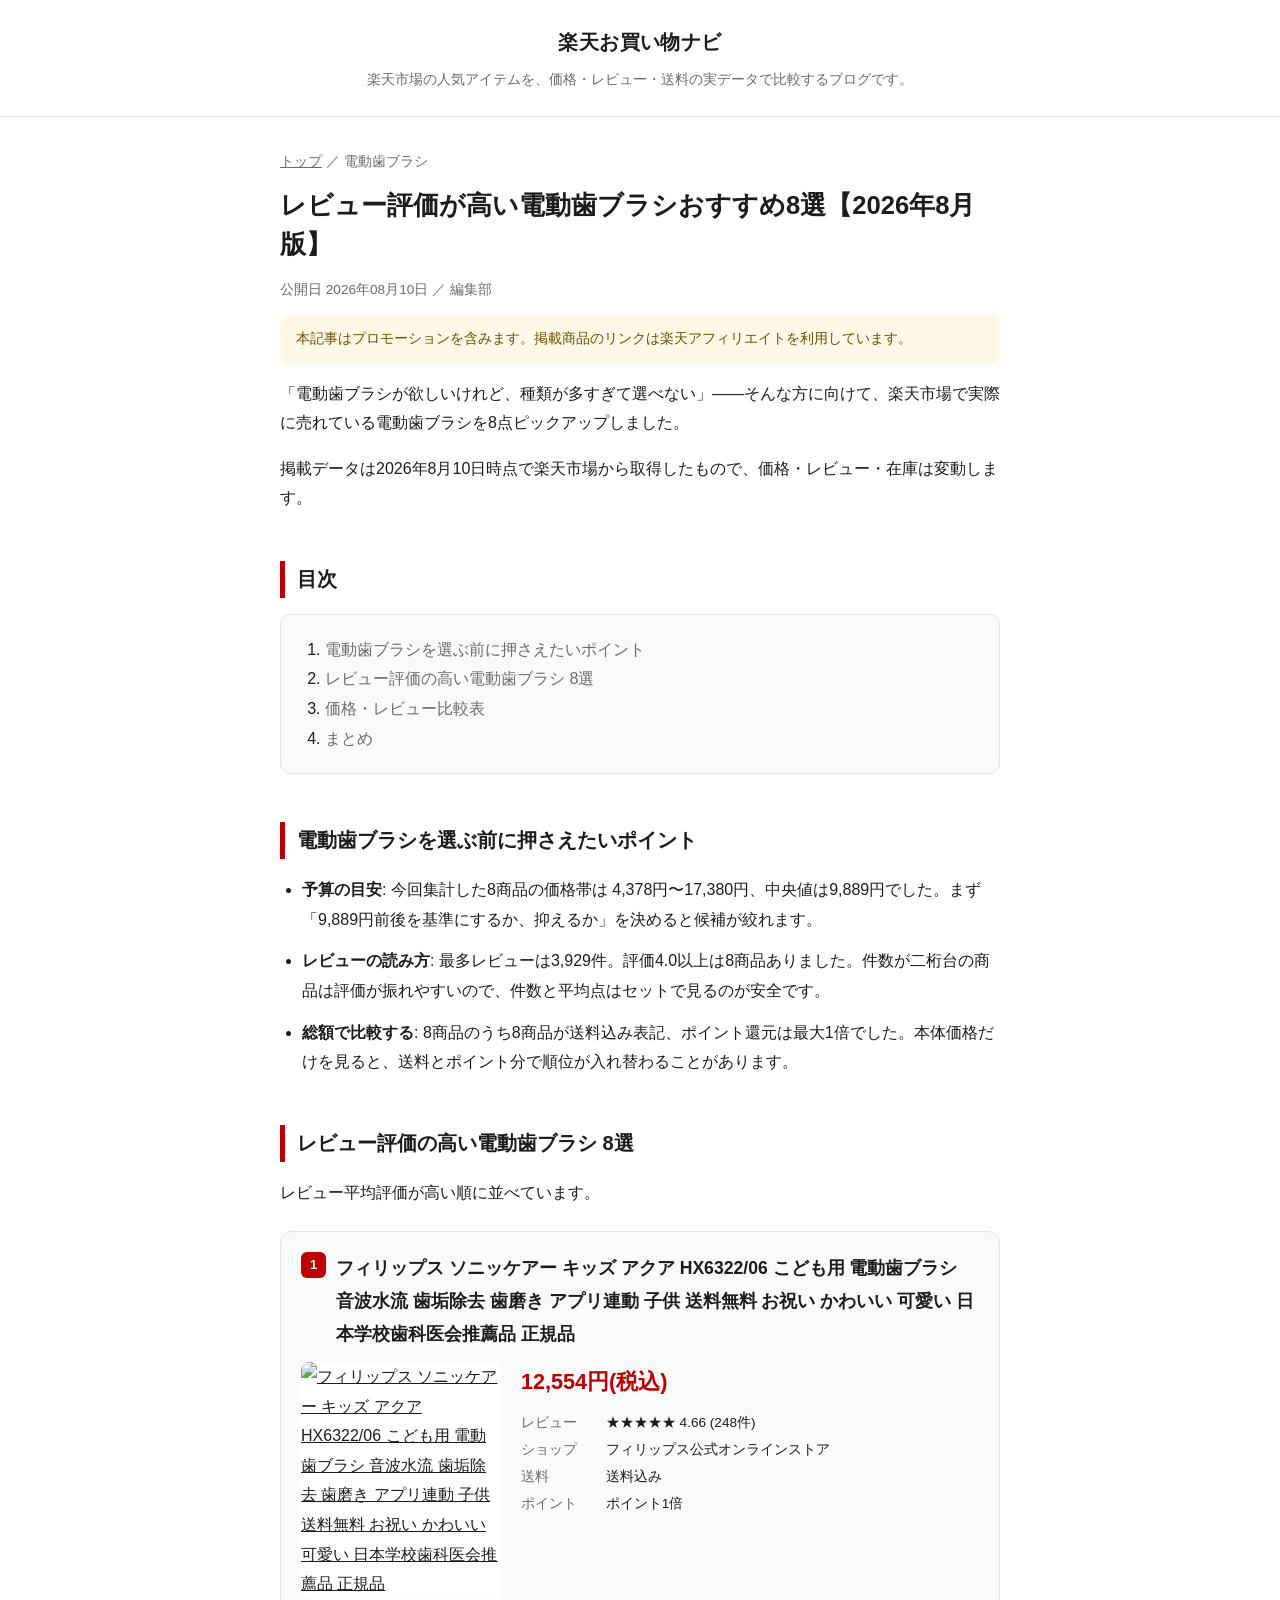
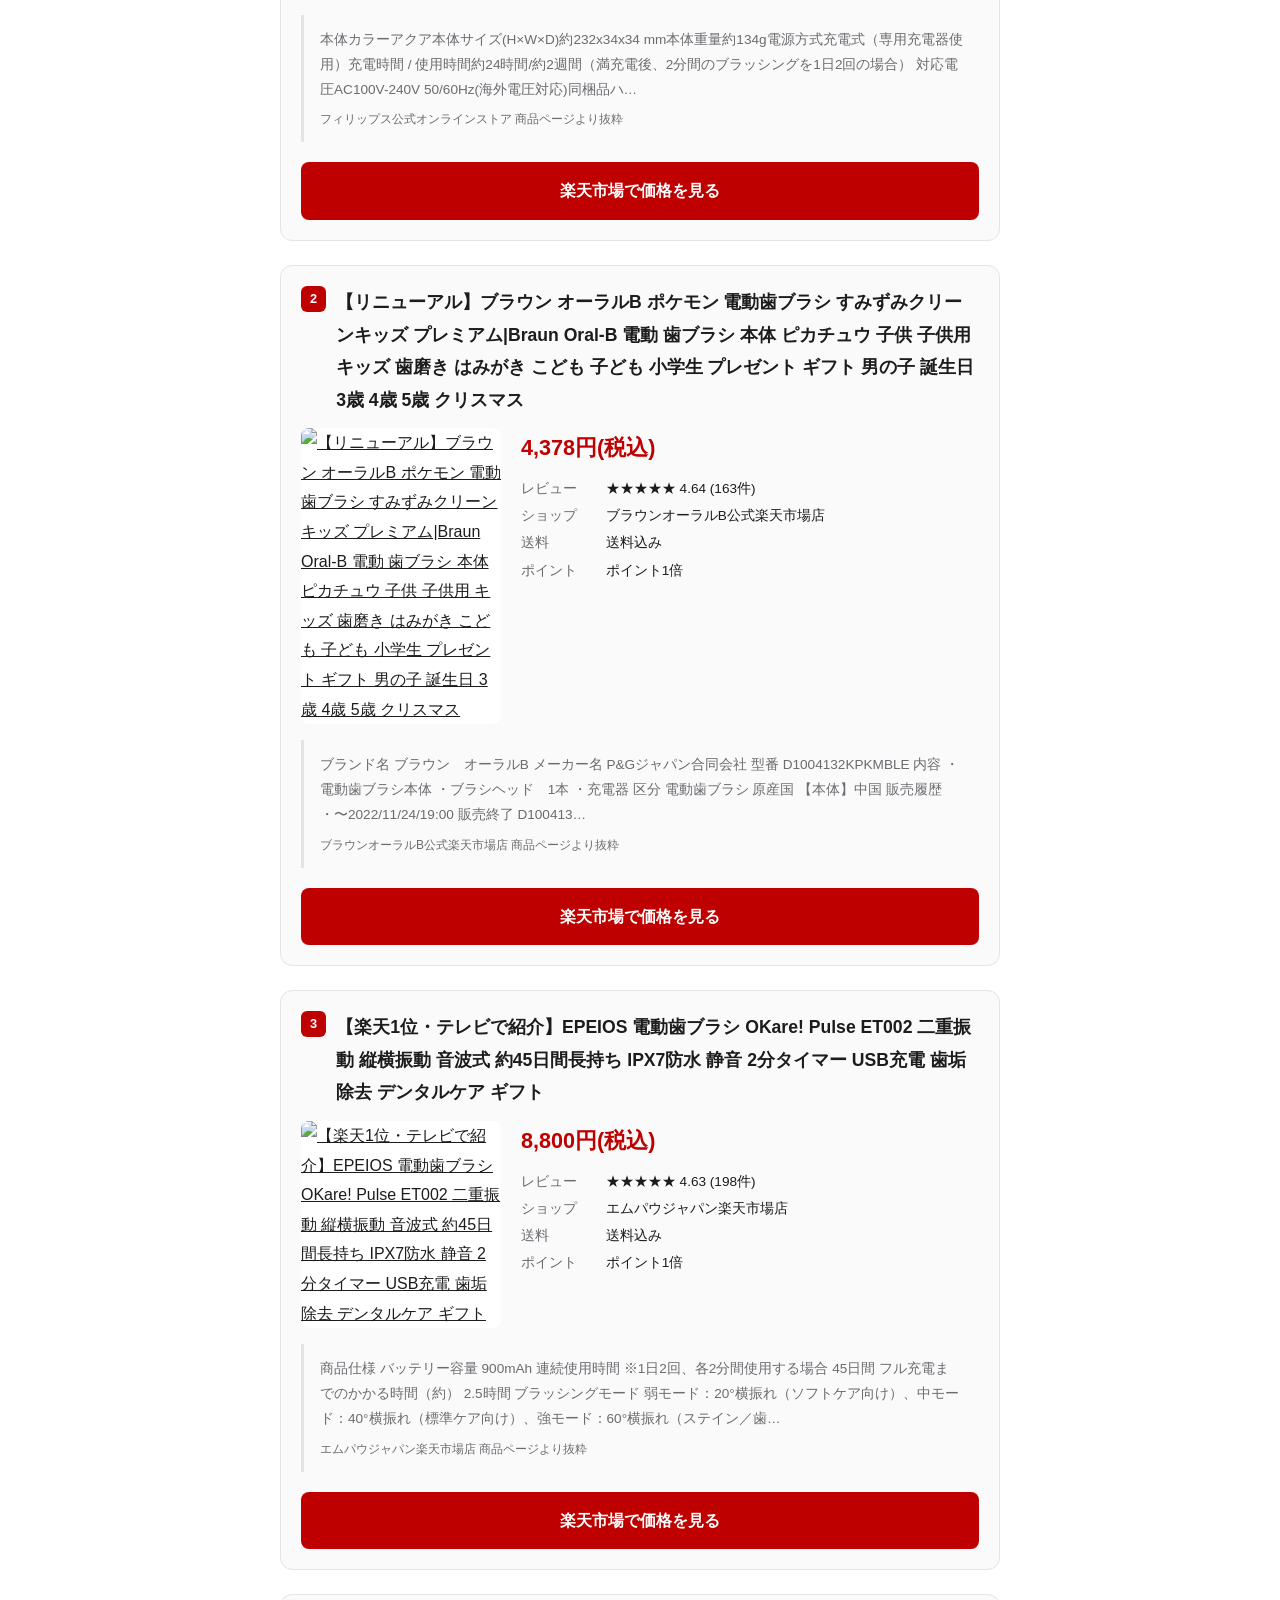
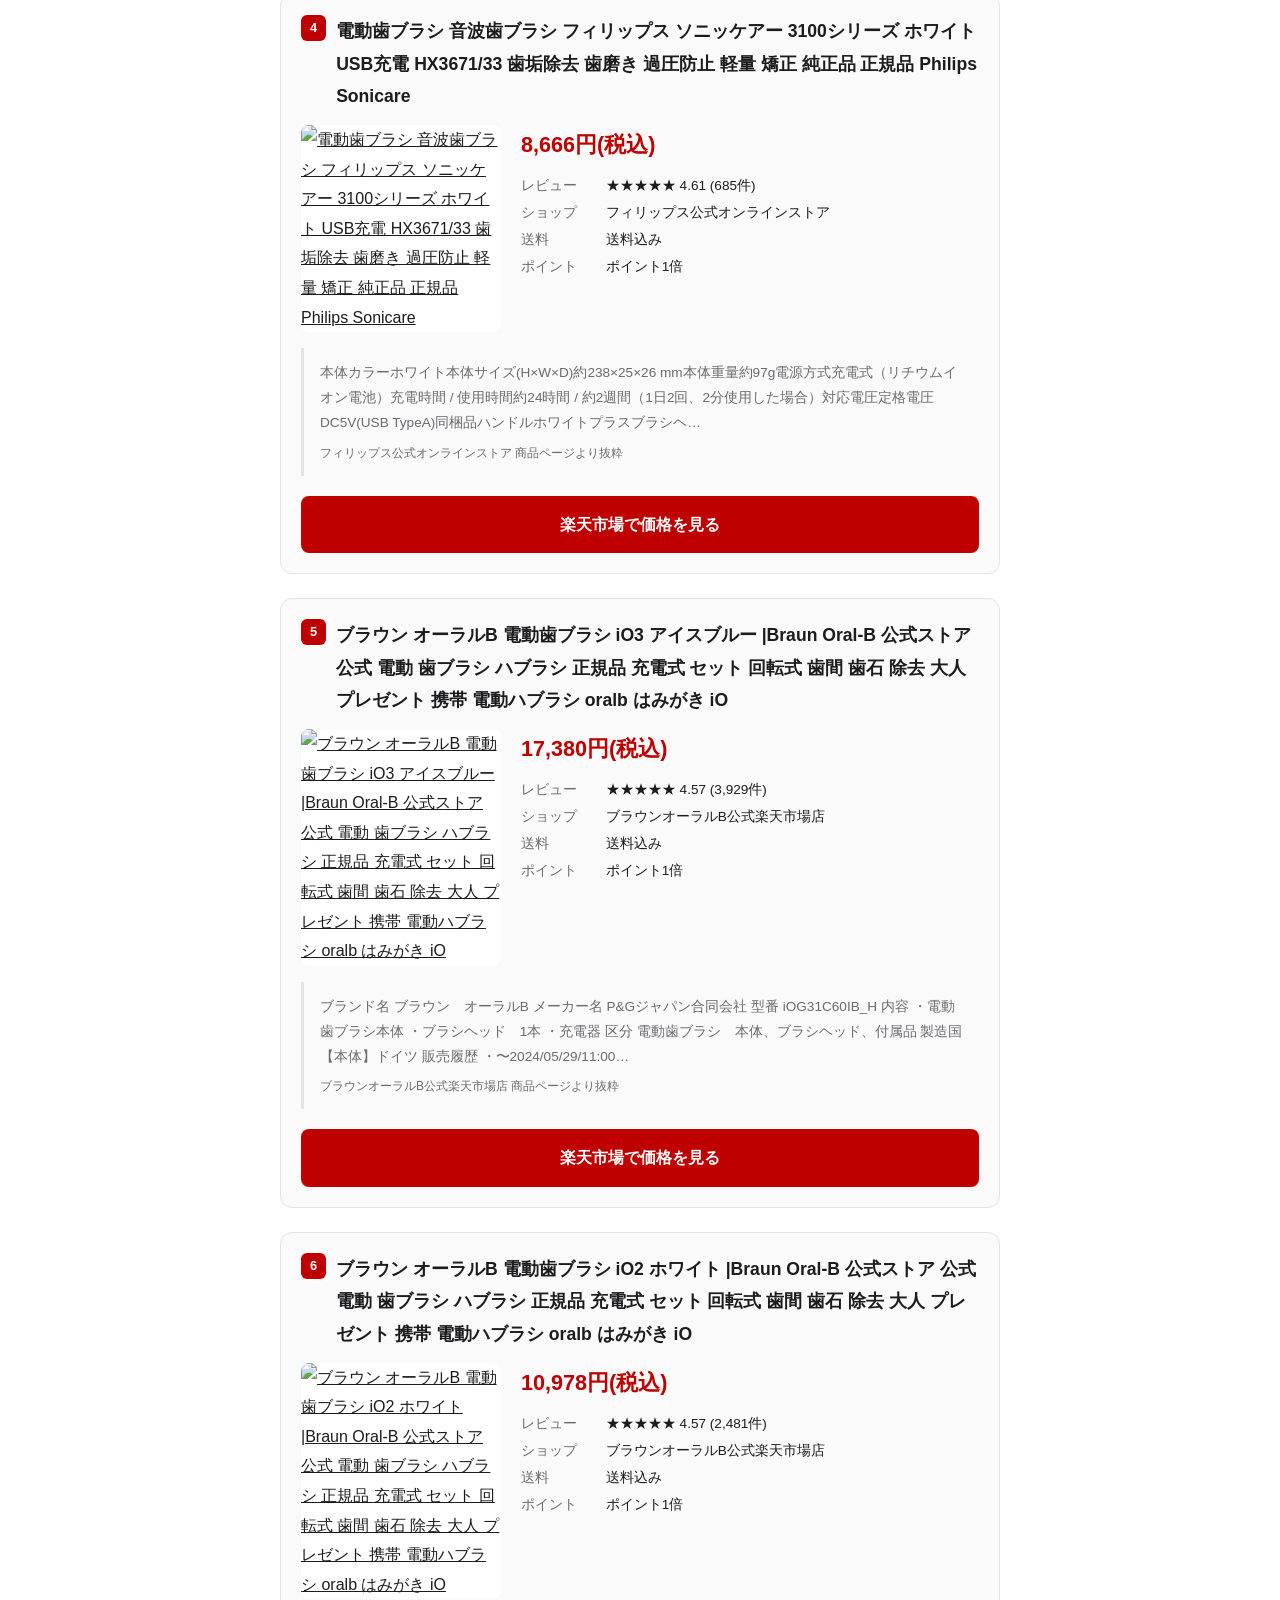
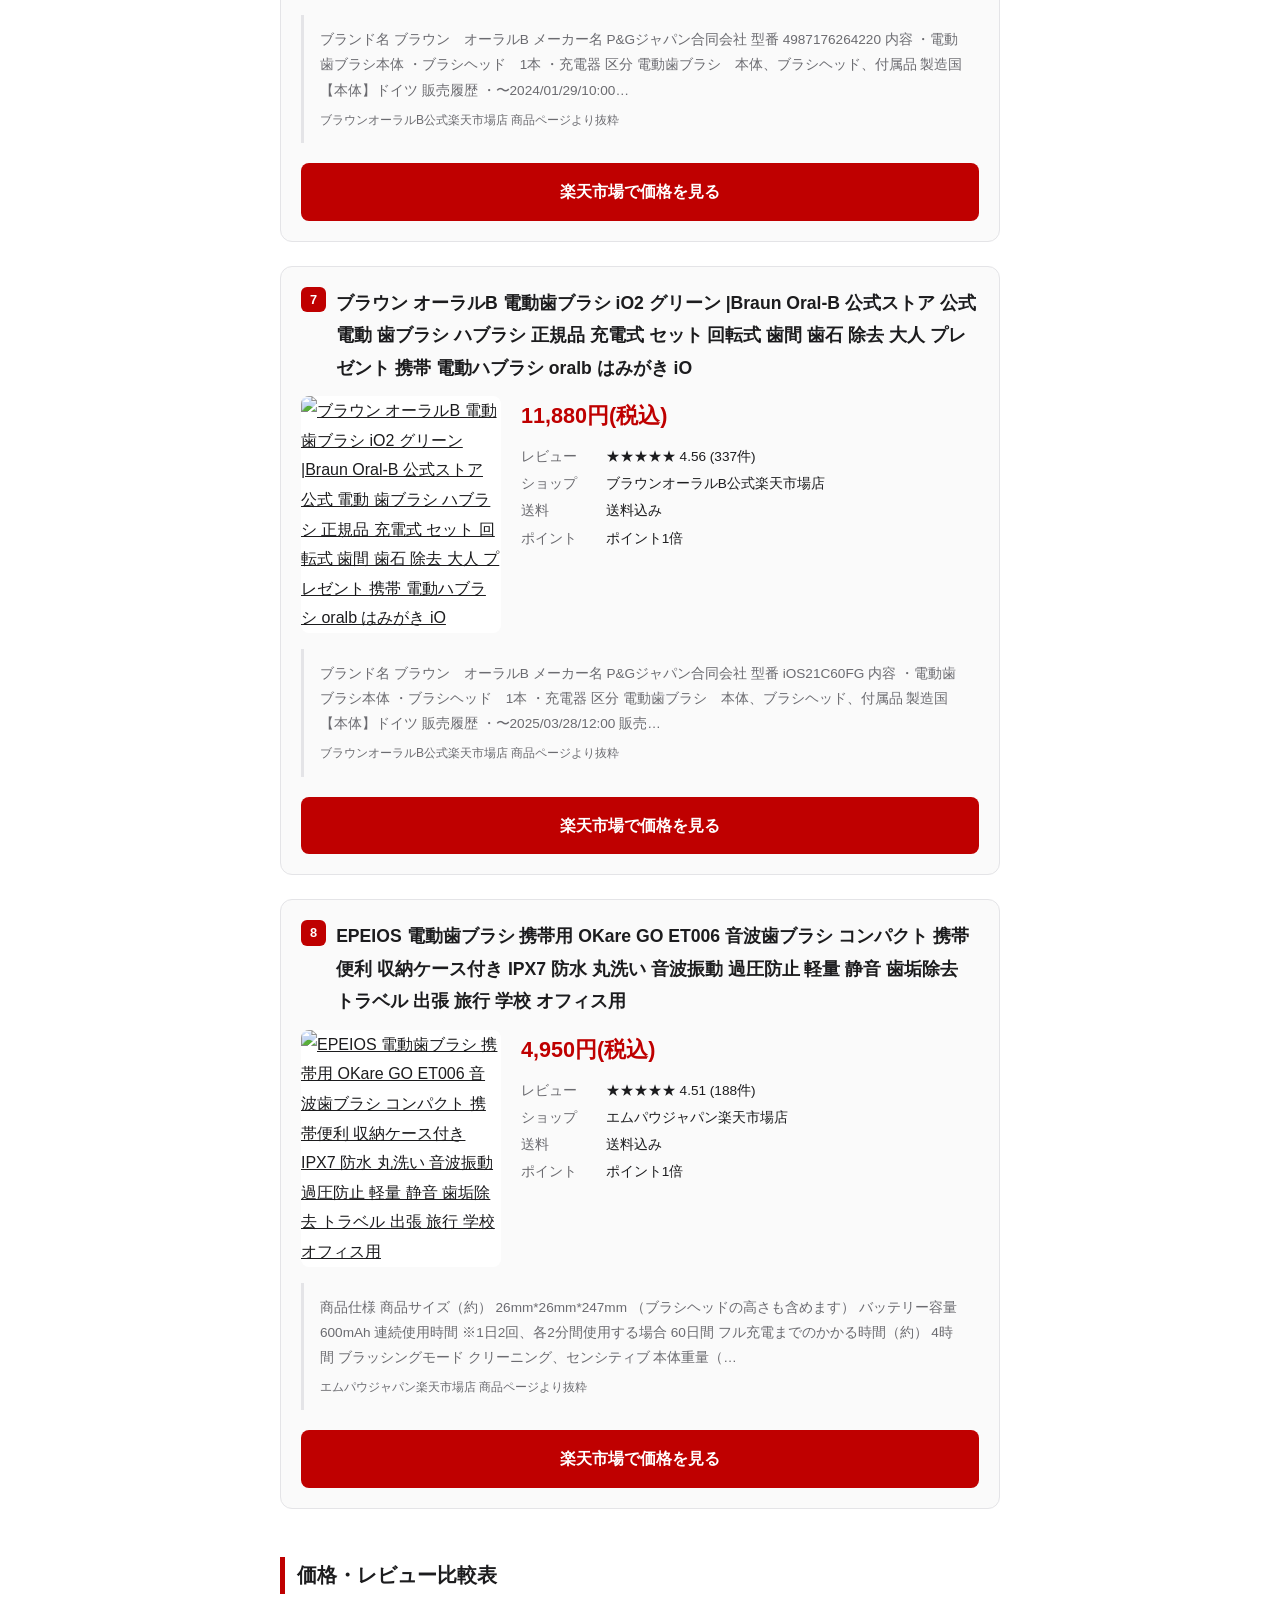
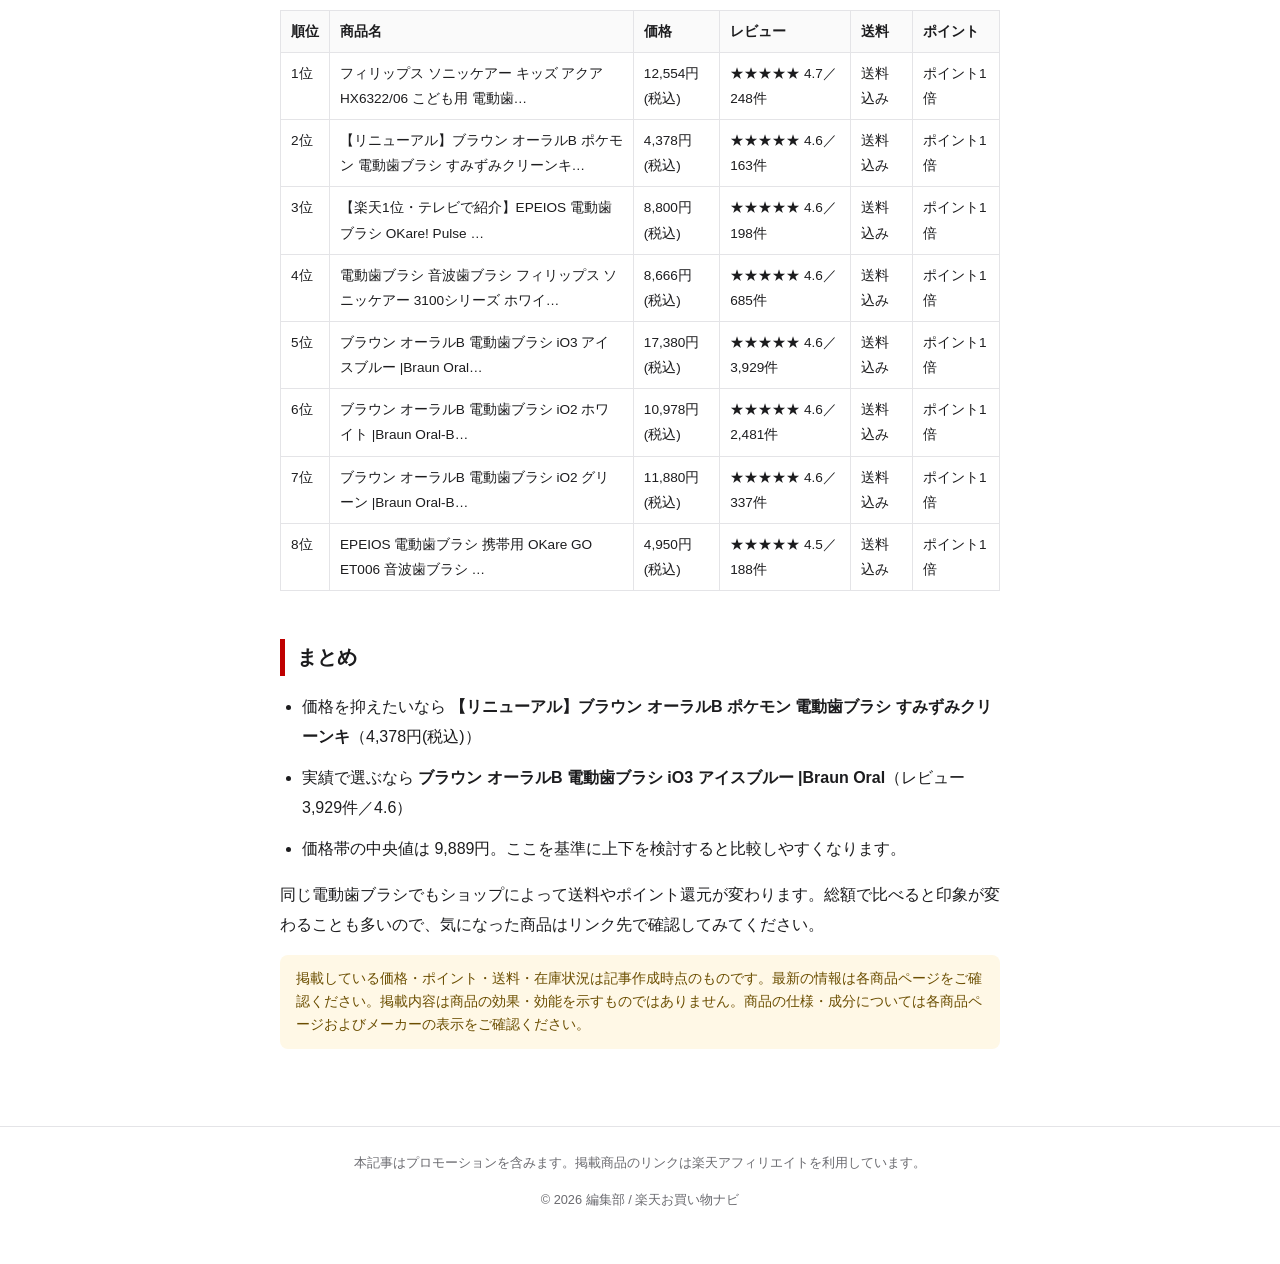
==== commit 1b27130a: "Apply pharmaceutical-law and advertising-law safeguards" ====
--- a/posts/electric-toothbrush-review.html
+++ b/posts/electric-toothbrush-review.html
@@ -4,15 +4,15 @@
 <meta charset="utf-8">
 <meta name="viewport" content="width=device-width, initial-scale=1">
 <title>レビュー評価が高い電動歯ブラシおすすめ8選【2026年8月版】 | 楽天お買い物ナビ</title>
-<meta name="description" content="楽天市場の電動歯ブラシを価格・レビュー・送料の実データで比較し、8商品を紹介します。価格帯は3,280円〜54,780円。">
+<meta name="description" content="楽天市場の電動歯ブラシを価格・レビュー・送料の実データで比較し、8商品を紹介します。価格帯は4,378円〜17,380円。">
 <meta property="og:title" content="レビュー評価が高い電動歯ブラシおすすめ8選【2026年8月版】 | 楽天お買い物ナビ">
-<meta property="og:description" content="楽天市場の電動歯ブラシを価格・レビュー・送料の実データで比較し、8商品を紹介します。価格帯は3,280円〜54,780円。">
+<meta property="og:description" content="楽天市場の電動歯ブラシを価格・レビュー・送料の実データで比較し、8商品を紹介します。価格帯は4,378円〜17,380円。">
 <meta property="og:type" content="article">
 <meta property="og:site_name" content="楽天お買い物ナビ">
 <link rel="stylesheet" href="../style.css">
 <link rel="alternate" type="application/rss+xml" title="楽天お買い物ナビ" href="../feed.xml">
-<script type="application/ld+json">{"@context": "https://schema.org", "@type": "BlogPosting", "headline": "レビュー評価が高い電動歯ブラシおすすめ8選【2026年8月版】", "description": "楽天市場の電動歯ブラシを価格・レビュー・送料の実データで比較し、8商品を紹介します。価格帯は3,280円〜54,780円。", "datePublished": "2026-08-07", "author": {"@type": "Organization", "name": "編集部"}, "publisher": {"@type": "Organization", "name": "楽天お買い物ナビ"}}</script>
-<script type="application/ld+json">{"@context": "https://schema.org", "@type": "ItemList", "name": "レビュー評価が高い電動歯ブラシおすすめ8選【2026年8月版】", "numberOfItems": 8, "itemListElement": [{"@type": "ListItem", "position": 1, "name": "【クーポン利用で10,000円OFF！8/4 20:00～8/11 1:59】【次世代電動歯ブラシ】オーラルB 電動歯ブラシ iO9 | Braun Oral-B 公式ストア 公式 電動 歯ブラシ 正規品 充電式 セット やわらかめ ホワイトニング 歯間 除去 電動ハブラシ 舌磨き オーラルケア iO", "url": "https://hb.afl.rakuten.co.jp/hgc/g00t4ri4.nlzyk280.g00t4ri4.nlzyla12/?pc=https%3A%2F%2Fitem.rakuten.co.jp%2Foralb-braun%2Fio9%2F\u0026m=http%3A%2F%2Fm.rakuten.co.jp%2Foralb-braun%2Fi%2F10001167%2F\u0026rafcid=wsc_i_is_2e18977a-302b-40b3-95f4-aab405663425"}, {"@type": "ListItem", "position": 2, "name": "電動歯ブラシ 音波歯ブラシ フィリップス ソニッケアー 3100シリーズ ホワイト USB充電 HX3671/33 歯垢除去 歯磨き 過圧防止 軽量 矯正 純正品 正規品 Philips Sonicare", "url": "https://hb.afl.rakuten.co.jp/hgc/g00te1k4.nlzyk278.g00te1k4.nlzylb7c/?pc=https%3A%2F%2Fitem.rakuten.co.jp%2Fphilips-japan%2Fhx3671-33%2F\u0026m=http%3A%2F%2Fm.rakuten.co.jp%2Fphilips-japan%2Fi%2F10000341%2F\u0026rafcid=wsc_i_is_2e18977a-302b-40b3-95f4-aab405663425"}, {"@type": "ListItem", "position": 3, "name": "【クーポン利用で3,000円OFF！8/4 20:00～8/11 1:59】ブラウン オーラルB 電動歯ブラシ iO3 アイスブルー |Braun Oral-B 公式ストア 公式 電動 歯ブラシ ハブラシ 正規品 充電式 セット 回転式 歯間 歯石 除去 大人 プレゼント 携帯 電動ハブラシ oralb はみがき iO", "url": "https://hb.afl.rakuten.co.jp/hgc/g00t4ri4.nlzyk280.g00t4ri4.nlzyla12/?pc=https%3A%2F%2Fitem.rakuten.co.jp%2Foralb-braun%2Fpro2%2F\u0026m=http%3A%2F%2Fm.rakuten.co.jp%2Foralb-braun%2Fi%2F10001169%2F\u0026rafcid=wsc_i_is_2e18977a-302b-40b3-95f4-aab405663425"}, {"@type": "ListItem", "position": 4, "name": "【クーポン利用で50％OFF！8/4 20:00～8/11 1:59】ブラウン オーラルB 電動歯ブラシ iO2 ホワイト |Braun Oral-B 公式ストア 公式 電動 歯ブラシ ハブラシ 正規品 充電式 セット 回転式 歯間 歯石 除去 大人 プレゼント 携帯 電動ハブラシ oralb はみがき iO", "url": "https://hb.afl.rakuten.co.jp/hgc/g00t4ri4.nlzyk280.g00t4ri4.nlzyla12/?pc=https%3A%2F%2Fitem.rakuten.co.jp%2Foralb-braun%2Feb-pro2000%2F\u0026m=http%3A%2F%2Fm.rakuten.co.jp%2Foralb-braun%2Fi%2F10000051%2F\u0026rafcid=wsc_i_is_2e18977a-302b-40b3-95f4-aab405663425"}, {"@type": "ListItem", "position": 5, "name": "【ポイント10倍】電動歯ブラシ ブラウン オーラルB プロ 1| Braun Oral-B 公式ストア pro1 電動 歯ブラシ 本体 ホワイトニング 電動ハブラシ 歯磨き はみがき 歯垢除去 オーラル オーラルビー oralb", "url": "https://hb.afl.rakuten.co.jp/hgc/g00t4ri4.nlzyk280.g00t4ri4.nlzyla12/?pc=https%3A%2F%2Fitem.rakuten.co.jp%2Foralb-braun%2Fpro1%2F\u0026m=http%3A%2F%2Fm.rakuten.co.jp%2Foralb-braun%2Fi%2F10001226%2F\u0026rafcid=wsc_i_is_2e18977a-302b-40b3-95f4-aab405663425"}, {"@type": "ListItem", "position": 6, "name": "電動歯ブラシ 音波歯ブラシ 携帯歯ブラシ 静音 42000回転 歯ブラシ磨き ワイヤレス充電 IPX7防水 やわらかめ 5つモード タイマー 超高速振動 飛び散り防止 歯磨き メモリー機能 低ノイズ 口臭ケア 歯石予防 歯垢除去 プレゼント", "url": "https://hb.afl.rakuten.co.jp/hgc/g00tsqq4.nlzyk473.g00tsqq4.nlzyl35b/?pc=https%3A%2F%2Fitem.rakuten.co.jp%2Fcholylife%2Fpp-700-wh%2F\u0026m=http%3A%2F%2Fm.rakuten.co.jp%2Fcholylife%2Fi%2F10000159%2F\u0026rafcid=wsc_i_is_2e18977a-302b-40b3-95f4-aab405663425"}, {"@type": "ListItem", "position": 7, "name": "ReOra 旧アドワン 電動歯ブラシ 音波式歯ブラシ 充電式 除菌器 ホワイトニング 子供用 こども用 家族 はみがき はぶらし 振動 電動歯ぶらし デンタルケア 防水 安価 ハブラシ やわらかめ タイマー セット 大人用　スタンド 専用ケース 矯正 白 宅配便", "url": "https://hb.afl.rakuten.co.jp/hgc/g00scao4.nlzykeb9.g00scao4.nlzyl253/?pc=https%3A%2F%2Fitem.rakuten.co.jp%2Fsa-shop%2F4589530571144%2F\u0026m=http%3A%2F%2Fm.rakuten.co.jp%2Fsa-shop%2Fi%2F10000015%2F\u0026rafcid=wsc_i_is_2e18977a-302b-40b3-95f4-aab405663425"}, {"@type": "ListItem", "position": 8, "name": "＼期間限定！クーポンで2,980円！／電動歯ブラシ 音波歯ブラシ 高速振動 IPX7防水 USB充電 5つモード 電動ハブラシ 歯垢除去 スマートタイマー機能 5本ブラシヘッド 歯磨き はみがき デンタルケア 静音設計 大人 家族 送料無料 ギフト", "url": "https://hb.afl.rakuten.co.jp/hgc/g00u9s44.nlzyka6e.g00u9s44.nlzyl4b7/?pc=https%3A%2F%2Fitem.rakuten.co.jp%2Fbutterflyshop%2Fybddysf03%2F\u0026m=http%3A%2F%2Fm.rakuten.co.jp%2Fbutterflyshop%2Fi%2F10000218%2F\u0026rafcid=wsc_i_is_2e18977a-302b-40b3-95f4-aab405663425"}]}</script>
+<script type="application/ld+json">{"@context": "https://schema.org", "@type": "BlogPosting", "headline": "レビュー評価が高い電動歯ブラシおすすめ8選【2026年8月版】", "description": "楽天市場の電動歯ブラシを価格・レビュー・送料の実データで比較し、8商品を紹介します。価格帯は4,378円〜17,380円。", "datePublished": "2026-08-10", "author": {"@type": "Organization", "name": "編集部"}, "publisher": {"@type": "Organization", "name": "楽天お買い物ナビ"}}</script>
+<script type="application/ld+json">{"@context": "https://schema.org", "@type": "ItemList", "name": "レビュー評価が高い電動歯ブラシおすすめ8選【2026年8月版】", "numberOfItems": 8, "itemListElement": [{"@type": "ListItem", "position": 1, "name": "フィリップス ソニッケアー キッズ アクア HX6322/06 こども用 電動歯ブラシ 音波水流 歯垢除去 歯磨き アプリ連動 子供 送料無料 お祝い かわいい 可愛い 日本学校歯科医会推薦品 正規品", "url": "https://hb.afl.rakuten.co.jp/hgc/g00te1k4.nlzyk278.g00te1k4.nlzylb7c/?pc=https%3A%2F%2Fitem.rakuten.co.jp%2Fphilips-japan%2Fhx6326-03%2F\u0026m=http%3A%2F%2Fm.rakuten.co.jp%2Fphilips-japan%2Fi%2F10000079%2F\u0026rafcid=wsc_i_is_2e18977a-302b-40b3-95f4-aab405663425"}, {"@type": "ListItem", "position": 2, "name": "【リニューアル】ブラウン オーラルB ポケモン 電動歯ブラシ すみずみクリーンキッズ プレミアム|Braun Oral-B 電動 歯ブラシ 本体 ピカチュウ 子供 子供用 キッズ 歯磨き はみがき こども 子ども 小学生 プレゼント ギフト 男の子 誕生日 3歳 4歳 5歳 クリスマス", "url": "https://hb.afl.rakuten.co.jp/hgc/g00t4ri4.nlzyk280.g00t4ri4.nlzyla12/?pc=https%3A%2F%2Fitem.rakuten.co.jp%2Foralb-braun%2Feb-scykids_premium%2F\u0026m=http%3A%2F%2Fm.rakuten.co.jp%2Foralb-braun%2Fi%2F10001056%2F\u0026rafcid=wsc_i_is_2e18977a-302b-40b3-95f4-aab405663425"}, {"@type": "ListItem", "position": 3, "name": "【楽天1位・テレビで紹介】EPEIOS 電動歯ブラシ OKare! Pulse ET002 二重振動 縦横振動 音波式 約45日間長持ち IPX7防水 静音 2分タイマー USB充電 歯垢除去 デンタルケア ギフト", "url": "https://hb.afl.rakuten.co.jp/hgc/g00tqke4.nlzykc4e.g00tqke4.nlzylb67/?pc=https%3A%2F%2Fitem.rakuten.co.jp%2Fmpowjapan%2Fet002abun1%2F\u0026m=http%3A%2F%2Fm.rakuten.co.jp%2Fmpowjapan%2Fi%2F10000957%2F\u0026rafcid=wsc_i_is_2e18977a-302b-40b3-95f4-aab405663425"}, {"@type": "ListItem", "position": 4, "name": "電動歯ブラシ 音波歯ブラシ フィリップス ソニッケアー 3100シリーズ ホワイト USB充電 HX3671/33 歯垢除去 歯磨き 過圧防止 軽量 矯正 純正品 正規品 Philips Sonicare", "url": "https://hb.afl.rakuten.co.jp/hgc/g00te1k4.nlzyk278.g00te1k4.nlzylb7c/?pc=https%3A%2F%2Fitem.rakuten.co.jp%2Fphilips-japan%2Fhx3671-33%2F\u0026m=http%3A%2F%2Fm.rakuten.co.jp%2Fphilips-japan%2Fi%2F10000341%2F\u0026rafcid=wsc_i_is_2e18977a-302b-40b3-95f4-aab405663425"}, {"@type": "ListItem", "position": 5, "name": "ブラウン オーラルB 電動歯ブラシ iO3 アイスブルー |Braun Oral-B 公式ストア 公式 電動 歯ブラシ ハブラシ 正規品 充電式 セット 回転式 歯間 歯石 除去 大人 プレゼント 携帯 電動ハブラシ oralb はみがき iO", "url": "https://hb.afl.rakuten.co.jp/hgc/g00t4ri4.nlzyk280.g00t4ri4.nlzyla12/?pc=https%3A%2F%2Fitem.rakuten.co.jp%2Foralb-braun%2Fpro2%2F\u0026m=http%3A%2F%2Fm.rakuten.co.jp%2Foralb-braun%2Fi%2F10001169%2F\u0026rafcid=wsc_i_is_2e18977a-302b-40b3-95f4-aab405663425"}, {"@type": "ListItem", "position": 6, "name": "ブラウン オーラルB 電動歯ブラシ iO2 ホワイト |Braun Oral-B 公式ストア 公式 電動 歯ブラシ ハブラシ 正規品 充電式 セット 回転式 歯間 歯石 除去 大人 プレゼント 携帯 電動ハブラシ oralb はみがき iO", "url": "https://hb.afl.rakuten.co.jp/hgc/g00t4ri4.nlzyk280.g00t4ri4.nlzyla12/?pc=https%3A%2F%2Fitem.rakuten.co.jp%2Foralb-braun%2Feb-pro2000%2F\u0026m=http%3A%2F%2Fm.rakuten.co.jp%2Foralb-braun%2Fi%2F10000051%2F\u0026rafcid=wsc_i_is_2e18977a-302b-40b3-95f4-aab405663425"}, {"@type": "ListItem", "position": 7, "name": "ブラウン オーラルB 電動歯ブラシ iO2 グリーン |Braun Oral-B 公式ストア 公式 電動 歯ブラシ ハブラシ 正規品 充電式 セット 回転式 歯間 歯石 除去 大人 プレゼント 携帯 電動ハブラシ oralb はみがき iO", "url": "https://hb.afl.rakuten.co.jp/hgc/g00t4ri4.nlzyk280.g00t4ri4.nlzyla12/?pc=https%3A%2F%2Fitem.rakuten.co.jp%2Foralb-braun%2Fio2%2F\u0026m=http%3A%2F%2Fm.rakuten.co.jp%2Foralb-braun%2Fi%2F10001364%2F\u0026rafcid=wsc_i_is_2e18977a-302b-40b3-95f4-aab405663425"}, {"@type": "ListItem", "position": 8, "name": "EPEIOS 電動歯ブラシ 携帯用 OKare GO ET006 音波歯ブラシ コンパクト 携帯便利 収納ケース付き IPX7 防水 丸洗い 音波振動 過圧防止 軽量 静音 歯垢除去 トラベル 出張 旅行 学校 オフィス用", "url": "https://hb.afl.rakuten.co.jp/hgc/g00tqke4.nlzykc4e.g00tqke4.nlzylb67/?pc=https%3A%2F%2Fitem.rakuten.co.jp%2Fmpowjapan%2Fet003arun1%2F\u0026m=http%3A%2F%2Fm.rakuten.co.jp%2Fmpowjapan%2Fi%2F10000826%2F\u0026rafcid=wsc_i_is_2e18977a-302b-40b3-95f4-aab405663425"}]}</script>
 </head>
 <body>
 <header class="site-header">
@@ -23,35 +23,69 @@
 <article class="post">
   <nav class="breadcrumb"><a href="../index.html">トップ</a> ／ 電動歯ブラシ</nav>
   <h1>レビュー評価が高い電動歯ブラシおすすめ8選【2026年8月版】</h1>
-  <p class="meta">公開日 2026年08月07日 ／ 編集部</p>
+  <p class="meta">公開日 2026年08月10日 ／ 編集部</p>
 <p class="note">本記事はプロモーションを含みます。掲載商品のリンクは楽天アフィリエイトを利用しています。</p>
 <p>「電動歯ブラシが欲しいけれど、種類が多すぎて選べない」——そんな方に向けて、楽天市場で実際に売れている電動歯ブラシを8点ピックアップしました。</p>
-<p>掲載データは2026年8月7日時点で楽天市場から取得したもので、価格・レビュー・在庫は変動します。</p>
+<p>掲載データは2026年8月10日時点で楽天市場から取得したもので、価格・レビュー・在庫は変動します。</p>
 <h2 id="toc">目次</h2>
 <nav class="toc"><ol><li><a href="#selection">電動歯ブラシを選ぶ前に押さえたいポイント</a></li><li><a href="#list">レビュー評価の高い電動歯ブラシ 8選</a></li><li><a href="#compare">価格・レビュー比較表</a></li><li><a href="#summary">まとめ</a></li></ol></nav>
 <h2 id="selection">電動歯ブラシを選ぶ前に押さえたいポイント</h2>
-<ul class="points"><li><strong>予算の目安</strong>: 今回集計した8商品の価格帯は 3,280円〜54,780円、中央値は8,172円でした。まず「8,172円前後を基準にするか、抑えるか」を決めると候補が絞れます。</li><li><strong>レビューの読み方</strong>: 最多レビューは5,394件。評価4.0以上は8商品ありました。件数が二桁台の商品は評価が振れやすいので、件数と平均点はセットで見るのが安全です。</li><li><strong>総額で比較する</strong>: 8商品のうち7商品が送料込み表記、ポイント還元は最大20倍でした。本体価格だけを見ると、送料とポイント分で順位が入れ替わることがあります。</li></ul>
+<ul class="points"><li><strong>予算の目安</strong>: 今回集計した8商品の価格帯は 4,378円〜17,380円、中央値は9,889円でした。まず「9,889円前後を基準にするか、抑えるか」を決めると候補が絞れます。</li><li><strong>レビューの読み方</strong>: 最多レビューは3,929件。評価4.0以上は8商品ありました。件数が二桁台の商品は評価が振れやすいので、件数と平均点はセットで見るのが安全です。</li><li><strong>総額で比較する</strong>: 8商品のうち8商品が送料込み表記、ポイント還元は最大1倍でした。本体価格だけを見ると、送料とポイント分で順位が入れ替わることがあります。</li></ul>
 <h2 id="list">レビュー評価の高い電動歯ブラシ 8選</h2>
 <p>レビュー平均評価が高い順に並べています。</p>
 <article class="item-card" id="item-1">
-  <h3><span class="rank">1</span>【クーポン利用で10,000円OFF！8/4 20:00～8/11 1:59】【次世代電動歯ブラシ】オーラルB 電動歯ブラシ iO9 | Braun Oral-B 公式ストア 公式 電動 歯ブラシ 正規品 充電式 セット やわらかめ ホワイトニング 歯間 除去 電動ハブラシ 舌磨き オーラルケア iO</h3>
+  <h3><span class="rank">1</span>フィリップス ソニッケアー キッズ アクア HX6322/06 こども用 電動歯ブラシ 音波水流 歯垢除去 歯磨き アプリ連動 子供 送料無料 お祝い かわいい 可愛い 日本学校歯科医会推薦品 正規品</h3>
   <div class="card-body">
-    <a class="card-image" href="https://hb.afl.rakuten.co.jp/hgc/g00t4ri4.nlzyk280.g00t4ri4.nlzyla12/?pc=https%3A%2F%2Fitem.rakuten.co.jp%2Foralb-braun%2Fio9%2F&amp;m=http%3A%2F%2Fm.rakuten.co.jp%2Foralb-braun%2Fi%2F10001167%2F&amp;rafcid=wsc_i_is_2e18977a-302b-40b3-95f4-aab405663425" rel="nofollow sponsored noopener" target="_blank"><img src="https://thumbnail.image.rakuten.co.jp/@0_mall/oralb-braun/cabinet/event/260804/io9.jpg?_ex=400x400" alt="【クーポン利用で10,000円OFF！8/4 20:00～8/11 1:59】【次世代電動歯ブラシ】オーラルB 電動歯ブラシ iO9 | Braun Oral-B 公式ストア 公式 電動 歯ブラシ 正規品 充電式 セット やわらかめ ホワイトニング 歯間 除去 電動ハブラシ 舌磨き オーラルケア iO" loading="lazy" width="400" height="400"></a>
+    <a class="card-image" href="https://hb.afl.rakuten.co.jp/hgc/g00te1k4.nlzyk278.g00te1k4.nlzylb7c/?pc=https%3A%2F%2Fitem.rakuten.co.jp%2Fphilips-japan%2Fhx6326-03%2F&amp;m=http%3A%2F%2Fm.rakuten.co.jp%2Fphilips-japan%2Fi%2F10000079%2F&amp;rafcid=wsc_i_is_2e18977a-302b-40b3-95f4-aab405663425" rel="nofollow sponsored noopener" target="_blank"><img src="https://thumbnail.image.rakuten.co.jp/@0_mall/philips-japan/cabinet/item2/hx6326-03_2511.jpg?_ex=400x400" alt="フィリップス ソニッケアー キッズ アクア HX6322/06 こども用 電動歯ブラシ 音波水流 歯垢除去 歯磨き アプリ連動 子供 送料無料 お祝い かわいい 可愛い 日本学校歯科医会推薦品 正規品" loading="lazy" width="400" height="400"></a>
     <div class="card-spec">
-      <p class="price">54,780円(税込)</p>
+      <p class="price">12,554円(税込)</p>
       <dl>
-        <dt>レビュー</dt><dd>★★★★★ 4.66 (731件)</dd>
+        <dt>レビュー</dt><dd>★★★★★ 4.66 (248件)</dd>
+        <dt>ショップ</dt><dd>フィリップス公式オンラインストア</dd>
+        <dt>送料</dt><dd>送料込み</dd>
+        <dt>ポイント</dt><dd>ポイント1倍</dd>
+      </dl>
+    </div>
+  </div>
+  <blockquote>本体カラーアクア本体サイズ(H×W×D)約232x34x34 mm本体重量約134g電源方式充電式（専用充電器使用）充電時間 / 使用時間約24時間/約2週間（満充電後、2分間のブラッシングを1日2回の場合） 対応電圧AC100V-240V 50/60Hz(海外電圧対応)同梱品ハ…<cite>フィリップス公式オンラインストア 商品ページより抜粋</cite></blockquote>
+  <a class="cta" href="https://hb.afl.rakuten.co.jp/hgc/g00te1k4.nlzyk278.g00te1k4.nlzylb7c/?pc=https%3A%2F%2Fitem.rakuten.co.jp%2Fphilips-japan%2Fhx6326-03%2F&amp;m=http%3A%2F%2Fm.rakuten.co.jp%2Fphilips-japan%2Fi%2F10000079%2F&amp;rafcid=wsc_i_is_2e18977a-302b-40b3-95f4-aab405663425" rel="nofollow sponsored noopener" target="_blank">楽天市場で価格を見る</a>
+</article>
+<article class="item-card" id="item-2">
+  <h3><span class="rank">2</span>【リニューアル】ブラウン オーラルB ポケモン 電動歯ブラシ すみずみクリーンキッズ プレミアム|Braun Oral-B 電動 歯ブラシ 本体 ピカチュウ 子供 子供用 キッズ 歯磨き はみがき こども 子ども 小学生 プレゼント ギフト 男の子 誕生日 3歳 4歳 5歳 クリスマス</h3>
+  <div class="card-body">
+    <a class="card-image" href="https://hb.afl.rakuten.co.jp/hgc/g00t4ri4.nlzyk280.g00t4ri4.nlzyla12/?pc=https%3A%2F%2Fitem.rakuten.co.jp%2Foralb-braun%2Feb-scykids_premium%2F&amp;m=http%3A%2F%2Fm.rakuten.co.jp%2Foralb-braun%2Fi%2F10001056%2F&amp;rafcid=wsc_i_is_2e18977a-302b-40b3-95f4-aab405663425" rel="nofollow sponsored noopener" target="_blank"><img src="https://thumbnail.image.rakuten.co.jp/@0_mall/oralb-braun/cabinet/item/eb-scykids_premium/thumb/eb-scykids_pre_2509.jpg?_ex=400x400" alt="【リニューアル】ブラウン オーラルB ポケモン 電動歯ブラシ すみずみクリーンキッズ プレミアム|Braun Oral-B 電動 歯ブラシ 本体 ピカチュウ 子供 子供用 キッズ 歯磨き はみがき こども 子ども 小学生 プレゼント ギフト 男の子 誕生日 3歳 4歳 5歳 クリスマス" loading="lazy" width="400" height="400"></a>
+    <div class="card-spec">
+      <p class="price">4,378円(税込)</p>
+      <dl>
+        <dt>レビュー</dt><dd>★★★★★ 4.64 (163件)</dd>
         <dt>ショップ</dt><dd>ブラウンオーラルB公式楽天市場店</dd>
         <dt>送料</dt><dd>送料込み</dd>
         <dt>ポイント</dt><dd>ポイント1倍</dd>
       </dl>
     </div>
   </div>
-  <blockquote>ブランド名 ブラウン　オーラルB メーカー名 P&amp;Gジャパン合同会社 型番 iOM92J22ACBK-W 内容 ・電動歯ブラシ本体 ・ブラシヘッド　2本 ・充電器 ・トラベルケース ・ブラシホルダー 区分 電動歯ブラシ　本体、ブラシヘッド、付属品 製造国 【本体】ドイツ 販売履歴…<cite>ブラウンオーラルB公式楽天市場店 商品ページより抜粋</cite></blockquote>
-  <a class="cta" href="https://hb.afl.rakuten.co.jp/hgc/g00t4ri4.nlzyk280.g00t4ri4.nlzyla12/?pc=https%3A%2F%2Fitem.rakuten.co.jp%2Foralb-braun%2Fio9%2F&amp;m=http%3A%2F%2Fm.rakuten.co.jp%2Foralb-braun%2Fi%2F10001167%2F&amp;rafcid=wsc_i_is_2e18977a-302b-40b3-95f4-aab405663425" rel="nofollow sponsored noopener" target="_blank">楽天市場で価格を見る</a>
+  <blockquote>ブランド名 ブラウン　オーラルB メーカー名 P&amp;Gジャパン合同会社 型番 D1004132KPKMBLE 内容 ・電動歯ブラシ本体 ・ブラシヘッド　1本 ・充電器 区分 電動歯ブラシ 原産国 【本体】中国 販売履歴 ・〜2022/11/24/19:00 販売終了 D100413…<cite>ブラウンオーラルB公式楽天市場店 商品ページより抜粋</cite></blockquote>
+  <a class="cta" href="https://hb.afl.rakuten.co.jp/hgc/g00t4ri4.nlzyk280.g00t4ri4.nlzyla12/?pc=https%3A%2F%2Fitem.rakuten.co.jp%2Foralb-braun%2Feb-scykids_premium%2F&amp;m=http%3A%2F%2Fm.rakuten.co.jp%2Foralb-braun%2Fi%2F10001056%2F&amp;rafcid=wsc_i_is_2e18977a-302b-40b3-95f4-aab405663425" rel="nofollow sponsored noopener" target="_blank">楽天市場で価格を見る</a>
 </article>
-<article class="item-card" id="item-2">
-  <h3><span class="rank">2</span>電動歯ブラシ 音波歯ブラシ フィリップス ソニッケアー 3100シリーズ ホワイト USB充電 HX3671/33 歯垢除去 歯磨き 過圧防止 軽量 矯正 純正品 正規品 Philips Sonicare</h3>
+<article class="item-card" id="item-3">
+  <h3><span class="rank">3</span>【楽天1位・テレビで紹介】EPEIOS 電動歯ブラシ OKare! Pulse ET002 二重振動 縦横振動 音波式 約45日間長持ち IPX7防水 静音 2分タイマー USB充電 歯垢除去 デンタルケア ギフト</h3>
+  <div class="card-body">
+    <a class="card-image" href="https://hb.afl.rakuten.co.jp/hgc/g00tqke4.nlzykc4e.g00tqke4.nlzylb67/?pc=https%3A%2F%2Fitem.rakuten.co.jp%2Fmpowjapan%2Fet002abun1%2F&amp;m=http%3A%2F%2Fm.rakuten.co.jp%2Fmpowjapan%2Fi%2F10000957%2F&amp;rafcid=wsc_i_is_2e18977a-302b-40b3-95f4-aab405663425" rel="nofollow sponsored noopener" target="_blank"><img src="https://thumbnail.image.rakuten.co.jp/@0_mall/mpowjapan/cabinet/main/et002main_renew02.jpg?_ex=400x400" alt="【楽天1位・テレビで紹介】EPEIOS 電動歯ブラシ OKare! Pulse ET002 二重振動 縦横振動 音波式 約45日間長持ち IPX7防水 静音 2分タイマー USB充電 歯垢除去 デンタルケア ギフト" loading="lazy" width="400" height="400"></a>
+    <div class="card-spec">
+      <p class="price">8,800円(税込)</p>
+      <dl>
+        <dt>レビュー</dt><dd>★★★★★ 4.63 (198件)</dd>
+        <dt>ショップ</dt><dd>エムパウジャパン楽天市場店</dd>
+        <dt>送料</dt><dd>送料込み</dd>
+        <dt>ポイント</dt><dd>ポイント1倍</dd>
+      </dl>
+    </div>
+  </div>
+  <blockquote>商品仕様 バッテリー容量 900mAh 連続使用時間 ※1日2回、各2分間使用する場合 45日間 フル充電までのかかる時間（約） 2.5時間 ブラッシングモード 弱モード：20°横振れ（ソフトケア向け）、中モード：40°横振れ（標準ケア向け）、強モード：60°横振れ（ステイン／歯…<cite>エムパウジャパン楽天市場店 商品ページより抜粋</cite></blockquote>
+  <a class="cta" href="https://hb.afl.rakuten.co.jp/hgc/g00tqke4.nlzykc4e.g00tqke4.nlzylb67/?pc=https%3A%2F%2Fitem.rakuten.co.jp%2Fmpowjapan%2Fet002abun1%2F&amp;m=http%3A%2F%2Fm.rakuten.co.jp%2Fmpowjapan%2Fi%2F10000957%2F&amp;rafcid=wsc_i_is_2e18977a-302b-40b3-95f4-aab405663425" rel="nofollow sponsored noopener" target="_blank">楽天市場で価格を見る</a>
+</article>
+<article class="item-card" id="item-4">
+  <h3><span class="rank">4</span>電動歯ブラシ 音波歯ブラシ フィリップス ソニッケアー 3100シリーズ ホワイト USB充電 HX3671/33 歯垢除去 歯磨き 過圧防止 軽量 矯正 純正品 正規品 Philips Sonicare</h3>
   <div class="card-body">
     <a class="card-image" href="https://hb.afl.rakuten.co.jp/hgc/g00te1k4.nlzyk278.g00te1k4.nlzylb7c/?pc=https%3A%2F%2Fitem.rakuten.co.jp%2Fphilips-japan%2Fhx3671-33%2F&amp;m=http%3A%2F%2Fm.rakuten.co.jp%2Fphilips-japan%2Fi%2F10000341%2F&amp;rafcid=wsc_i_is_2e18977a-302b-40b3-95f4-aab405663425" rel="nofollow sponsored noopener" target="_blank"><img src="https://thumbnail.image.rakuten.co.jp/@0_mall/philips-japan/cabinet/item2/hx3671-33_251118.jpg?_ex=400x400" alt="電動歯ブラシ 音波歯ブラシ フィリップス ソニッケアー 3100シリーズ ホワイト USB充電 HX3671/33 歯垢除去 歯磨き 過圧防止 軽量 矯正 純正品 正規品 Philips Sonicare" loading="lazy" width="400" height="400"></a>
     <div class="card-spec">
@@ -67,14 +101,14 @@
   <blockquote>本体カラーホワイト本体サイズ(H×W×D)約238×25×26 mm本体重量約97g電源方式充電式（リチウムイオン電池）充電時間 / 使用時間約24時間 / 約2週間（1日2回、2分使用した場合）対応電圧定格電圧　DC5V(USB TypeA)同梱品ハンドルホワイトプラスブラシヘ…<cite>フィリップス公式オンラインストア 商品ページより抜粋</cite></blockquote>
   <a class="cta" href="https://hb.afl.rakuten.co.jp/hgc/g00te1k4.nlzyk278.g00te1k4.nlzylb7c/?pc=https%3A%2F%2Fitem.rakuten.co.jp%2Fphilips-japan%2Fhx3671-33%2F&amp;m=http%3A%2F%2Fm.rakuten.co.jp%2Fphilips-japan%2Fi%2F10000341%2F&amp;rafcid=wsc_i_is_2e18977a-302b-40b3-95f4-aab405663425" rel="nofollow sponsored noopener" target="_blank">楽天市場で価格を見る</a>
 </article>
-<article class="item-card" id="item-3">
-  <h3><span class="rank">3</span>【クーポン利用で3,000円OFF！8/4 20:00～8/11 1:59】ブラウン オーラルB 電動歯ブラシ iO3 アイスブルー |Braun Oral-B 公式ストア 公式 電動 歯ブラシ ハブラシ 正規品 充電式 セット 回転式 歯間 歯石 除去 大人 プレゼント 携帯 電動ハブラシ oralb はみがき iO</h3>
+<article class="item-card" id="item-5">
+  <h3><span class="rank">5</span>ブラウン オーラルB 電動歯ブラシ iO3 アイスブルー |Braun Oral-B 公式ストア 公式 電動 歯ブラシ ハブラシ 正規品 充電式 セット 回転式 歯間 歯石 除去 大人 プレゼント 携帯 電動ハブラシ oralb はみがき iO</h3>
   <div class="card-body">
-    <a class="card-image" href="https://hb.afl.rakuten.co.jp/hgc/g00t4ri4.nlzyk280.g00t4ri4.nlzyla12/?pc=https%3A%2F%2Fitem.rakuten.co.jp%2Foralb-braun%2Fpro2%2F&amp;m=http%3A%2F%2Fm.rakuten.co.jp%2Foralb-braun%2Fi%2F10001169%2F&amp;rafcid=wsc_i_is_2e18977a-302b-40b3-95f4-aab405663425" rel="nofollow sponsored noopener" target="_blank"><img src="https://thumbnail.image.rakuten.co.jp/@0_mall/oralb-braun/cabinet/event/260804/io3.jpg?_ex=400x400" alt="【クーポン利用で3,000円OFF！8/4 20:00～8/11 1:59】ブラウン オーラルB 電動歯ブラシ iO3 アイスブルー |Braun Oral-B 公式ストア 公式 電動 歯ブラシ ハブラシ 正規品 充電式 セット 回転式 歯間 歯石 除去 大人 プレゼント 携帯 電動ハブラシ oralb はみがき iO" loading="lazy" width="400" height="400"></a>
+    <a class="card-image" href="https://hb.afl.rakuten.co.jp/hgc/g00t4ri4.nlzyk280.g00t4ri4.nlzyla12/?pc=https%3A%2F%2Fitem.rakuten.co.jp%2Foralb-braun%2Fpro2%2F&amp;m=http%3A%2F%2Fm.rakuten.co.jp%2Foralb-braun%2Fi%2F10001169%2F&amp;rafcid=wsc_i_is_2e18977a-302b-40b3-95f4-aab405663425" rel="nofollow sponsored noopener" target="_blank"><img src="https://thumbnail.image.rakuten.co.jp/@0_mall/oralb-braun/cabinet/event/260804/io3.jpg?_ex=400x400" alt="ブラウン オーラルB 電動歯ブラシ iO3 アイスブルー |Braun Oral-B 公式ストア 公式 電動 歯ブラシ ハブラシ 正規品 充電式 セット 回転式 歯間 歯石 除去 大人 プレゼント 携帯 電動ハブラシ oralb はみがき iO" loading="lazy" width="400" height="400"></a>
     <div class="card-spec">
       <p class="price">17,380円(税込)</p>
       <dl>
-        <dt>レビュー</dt><dd>★★★★★ 4.57 (3,928件)</dd>
+        <dt>レビュー</dt><dd>★★★★★ 4.57 (3,929件)</dd>
         <dt>ショップ</dt><dd>ブラウンオーラルB公式楽天市場店</dd>
         <dt>送料</dt><dd>送料込み</dd>
         <dt>ポイント</dt><dd>ポイント1倍</dd>
@@ -84,14 +118,14 @@
   <blockquote>ブランド名 ブラウン　オーラルB メーカー名 P&amp;Gジャパン合同会社 型番 iOG31C60IB_H 内容 ・電動歯ブラシ本体 ・ブラシヘッド　1本 ・充電器 区分 電動歯ブラシ　本体、ブラシヘッド、付属品 製造国 【本体】ドイツ 販売履歴 ・〜2024/05/29/11:00…<cite>ブラウンオーラルB公式楽天市場店 商品ページより抜粋</cite></blockquote>
   <a class="cta" href="https://hb.afl.rakuten.co.jp/hgc/g00t4ri4.nlzyk280.g00t4ri4.nlzyla12/?pc=https%3A%2F%2Fitem.rakuten.co.jp%2Foralb-braun%2Fpro2%2F&amp;m=http%3A%2F%2Fm.rakuten.co.jp%2Foralb-braun%2Fi%2F10001169%2F&amp;rafcid=wsc_i_is_2e18977a-302b-40b3-95f4-aab405663425" rel="nofollow sponsored noopener" target="_blank">楽天市場で価格を見る</a>
 </article>
-<article class="item-card" id="item-4">
-  <h3><span class="rank">4</span>【クーポン利用で50％OFF！8/4 20:00～8/11 1:59】ブラウン オーラルB 電動歯ブラシ iO2 ホワイト |Braun Oral-B 公式ストア 公式 電動 歯ブラシ ハブラシ 正規品 充電式 セット 回転式 歯間 歯石 除去 大人 プレゼント 携帯 電動ハブラシ oralb はみがき iO</h3>
+<article class="item-card" id="item-6">
+  <h3><span class="rank">6</span>ブラウン オーラルB 電動歯ブラシ iO2 ホワイト |Braun Oral-B 公式ストア 公式 電動 歯ブラシ ハブラシ 正規品 充電式 セット 回転式 歯間 歯石 除去 大人 プレゼント 携帯 電動ハブラシ oralb はみがき iO</h3>
   <div class="card-body">
-    <a class="card-image" href="https://hb.afl.rakuten.co.jp/hgc/g00t4ri4.nlzyk280.g00t4ri4.nlzyla12/?pc=https%3A%2F%2Fitem.rakuten.co.jp%2Foralb-braun%2Feb-pro2000%2F&amp;m=http%3A%2F%2Fm.rakuten.co.jp%2Foralb-braun%2Fi%2F10000051%2F&amp;rafcid=wsc_i_is_2e18977a-302b-40b3-95f4-aab405663425" rel="nofollow sponsored noopener" target="_blank"><img src="https://thumbnail.image.rakuten.co.jp/@0_mall/oralb-braun/cabinet/event/260804/io2wt.jpg?_ex=400x400" alt="【クーポン利用で50％OFF！8/4 20:00～8/11 1:59】ブラウン オーラルB 電動歯ブラシ iO2 ホワイト |Braun Oral-B 公式ストア 公式 電動 歯ブラシ ハブラシ 正規品 充電式 セット 回転式 歯間 歯石 除去 大人 プレゼント 携帯 電動ハブラシ oralb はみがき iO" loading="lazy" width="400" height="400"></a>
+    <a class="card-image" href="https://hb.afl.rakuten.co.jp/hgc/g00t4ri4.nlzyk280.g00t4ri4.nlzyla12/?pc=https%3A%2F%2Fitem.rakuten.co.jp%2Foralb-braun%2Feb-pro2000%2F&amp;m=http%3A%2F%2Fm.rakuten.co.jp%2Foralb-braun%2Fi%2F10000051%2F&amp;rafcid=wsc_i_is_2e18977a-302b-40b3-95f4-aab405663425" rel="nofollow sponsored noopener" target="_blank"><img src="https://thumbnail.image.rakuten.co.jp/@0_mall/oralb-braun/cabinet/event/260804/io2wt.jpg?_ex=400x400" alt="ブラウン オーラルB 電動歯ブラシ iO2 ホワイト |Braun Oral-B 公式ストア 公式 電動 歯ブラシ ハブラシ 正規品 充電式 セット 回転式 歯間 歯石 除去 大人 プレゼント 携帯 電動ハブラシ oralb はみがき iO" loading="lazy" width="400" height="400"></a>
     <div class="card-spec">
       <p class="price">10,978円(税込)</p>
       <dl>
-        <dt>レビュー</dt><dd>★★★★★ 4.57 (2,472件)</dd>
+        <dt>レビュー</dt><dd>★★★★★ 4.57 (2,481件)</dd>
         <dt>ショップ</dt><dd>ブラウンオーラルB公式楽天市場店</dd>
         <dt>送料</dt><dd>送料込み</dd>
         <dt>ポイント</dt><dd>ポイント1倍</dd>
@@ -101,80 +135,46 @@
   <blockquote>ブランド名 ブラウン　オーラルB メーカー名 P&amp;Gジャパン合同会社 型番 4987176264220 内容 ・電動歯ブラシ本体 ・ブラシヘッド　1本 ・充電器 区分 電動歯ブラシ　本体、ブラシヘッド、付属品 製造国 【本体】ドイツ 販売履歴 ・〜2024/01/29/10:00…<cite>ブラウンオーラルB公式楽天市場店 商品ページより抜粋</cite></blockquote>
   <a class="cta" href="https://hb.afl.rakuten.co.jp/hgc/g00t4ri4.nlzyk280.g00t4ri4.nlzyla12/?pc=https%3A%2F%2Fitem.rakuten.co.jp%2Foralb-braun%2Feb-pro2000%2F&amp;m=http%3A%2F%2Fm.rakuten.co.jp%2Foralb-braun%2Fi%2F10000051%2F&amp;rafcid=wsc_i_is_2e18977a-302b-40b3-95f4-aab405663425" rel="nofollow sponsored noopener" target="_blank">楽天市場で価格を見る</a>
 </article>
-<article class="item-card" id="item-5">
-  <h3><span class="rank">5</span>【ポイント10倍】電動歯ブラシ ブラウン オーラルB プロ 1| Braun Oral-B 公式ストア pro1 電動 歯ブラシ 本体 ホワイトニング 電動ハブラシ 歯磨き はみがき 歯垢除去 オーラル オーラルビー oralb</h3>
+<article class="item-card" id="item-7">
+  <h3><span class="rank">7</span>ブラウン オーラルB 電動歯ブラシ iO2 グリーン |Braun Oral-B 公式ストア 公式 電動 歯ブラシ ハブラシ 正規品 充電式 セット 回転式 歯間 歯石 除去 大人 プレゼント 携帯 電動ハブラシ oralb はみがき iO</h3>
   <div class="card-body">
-    <a class="card-image" href="https://hb.afl.rakuten.co.jp/hgc/g00t4ri4.nlzyk280.g00t4ri4.nlzyla12/?pc=https%3A%2F%2Fitem.rakuten.co.jp%2Foralb-braun%2Fpro1%2F&amp;m=http%3A%2F%2Fm.rakuten.co.jp%2Foralb-braun%2Fi%2F10001226%2F&amp;rafcid=wsc_i_is_2e18977a-302b-40b3-95f4-aab405663425" rel="nofollow sponsored noopener" target="_blank"><img src="https://thumbnail.image.rakuten.co.jp/@0_mall/oralb-braun/cabinet/item/pro1/thumb/pro1_thumb_p10.jpg?_ex=400x400" alt="【ポイント10倍】電動歯ブラシ ブラウン オーラルB プロ 1| Braun Oral-B 公式ストア pro1 電動 歯ブラシ 本体 ホワイトニング 電動ハブラシ 歯磨き はみがき 歯垢除去 オーラル オーラルビー oralb" loading="lazy" width="400" height="400"></a>
+    <a class="card-image" href="https://hb.afl.rakuten.co.jp/hgc/g00t4ri4.nlzyk280.g00t4ri4.nlzyla12/?pc=https%3A%2F%2Fitem.rakuten.co.jp%2Foralb-braun%2Fio2%2F&amp;m=http%3A%2F%2Fm.rakuten.co.jp%2Foralb-braun%2Fi%2F10001364%2F&amp;rafcid=wsc_i_is_2e18977a-302b-40b3-95f4-aab405663425" rel="nofollow sponsored noopener" target="_blank"><img src="https://thumbnail.image.rakuten.co.jp/@0_mall/oralb-braun/cabinet/event/260804/io2.jpg?_ex=400x400" alt="ブラウン オーラルB 電動歯ブラシ iO2 グリーン |Braun Oral-B 公式ストア 公式 電動 歯ブラシ ハブラシ 正規品 充電式 セット 回転式 歯間 歯石 除去 大人 プレゼント 携帯 電動ハブラシ oralb はみがき iO" loading="lazy" width="400" height="400"></a>
     <div class="card-spec">
-      <p class="price">7,678円(税込)</p>
+      <p class="price">11,880円(税込)</p>
       <dl>
-        <dt>レビュー</dt><dd>★★★★★ 4.56 (1,181件)</dd>
+        <dt>レビュー</dt><dd>★★★★★ 4.56 (337件)</dd>
         <dt>ショップ</dt><dd>ブラウンオーラルB公式楽天市場店</dd>
-        <dt>送料</dt><dd>送料込み</dd>
-        <dt>ポイント</dt><dd>ポイント10倍</dd>
-      </dl>
-    </div>
-  </div>
-  <blockquote>ブランド名 ブラウン　オーラルB メーカー名 P&amp;Gジャパン合同会社 型番 D3055133CB(カリビアン) D3055133LR(ライトローズ) 内容 ・電動歯ブラシ本体 ・ブラシヘッド　1本 ・充電器 区分 電動歯ブラシ　本体、ブラシヘッド、付属品 製造国 【本体】ドイツ…<cite>ブラウンオーラルB公式楽天市場店 商品ページより抜粋</cite></blockquote>
-  <a class="cta" href="https://hb.afl.rakuten.co.jp/hgc/g00t4ri4.nlzyk280.g00t4ri4.nlzyla12/?pc=https%3A%2F%2Fitem.rakuten.co.jp%2Foralb-braun%2Fpro1%2F&amp;m=http%3A%2F%2Fm.rakuten.co.jp%2Foralb-braun%2Fi%2F10001226%2F&amp;rafcid=wsc_i_is_2e18977a-302b-40b3-95f4-aab405663425" rel="nofollow sponsored noopener" target="_blank">楽天市場で価格を見る</a>
-</article>
-<article class="item-card" id="item-6">
-  <h3><span class="rank">6</span>電動歯ブラシ 音波歯ブラシ 携帯歯ブラシ 静音 42000回転 歯ブラシ磨き ワイヤレス充電 IPX7防水 やわらかめ 5つモード タイマー 超高速振動 飛び散り防止 歯磨き メモリー機能 低ノイズ 口臭ケア 歯石予防 歯垢除去 プレゼント</h3>
-  <div class="card-body">
-    <a class="card-image" href="https://hb.afl.rakuten.co.jp/hgc/g00tsqq4.nlzyk473.g00tsqq4.nlzyl35b/?pc=https%3A%2F%2Fitem.rakuten.co.jp%2Fcholylife%2Fpp-700-wh%2F&amp;m=http%3A%2F%2Fm.rakuten.co.jp%2Fcholylife%2Fi%2F10000159%2F&amp;rafcid=wsc_i_is_2e18977a-302b-40b3-95f4-aab405663425" rel="nofollow sponsored noopener" target="_blank"><img src="https://thumbnail.image.rakuten.co.jp/@0_mall/cholylife/cabinet/07703810/09167575/z-20bai.jpg?_ex=400x400" alt="電動歯ブラシ 音波歯ブラシ 携帯歯ブラシ 静音 42000回転 歯ブラシ磨き ワイヤレス充電 IPX7防水 やわらかめ 5つモード タイマー 超高速振動 飛び散り防止 歯磨き メモリー機能 低ノイズ 口臭ケア 歯石予防 歯垢除去 プレゼント" loading="lazy" width="400" height="400"></a>
-    <div class="card-spec">
-      <p class="price">3,980円(税込)</p>
-      <dl>
-        <dt>レビュー</dt><dd>★★★★★ 4.53 (1,826件)</dd>
-        <dt>ショップ</dt><dd>Choly Life</dd>
-        <dt>送料</dt><dd>送料別</dd>
-        <dt>ポイント</dt><dd>ポイント20倍</dd>
-      </dl>
-    </div>
-  </div>
-  <blockquote>商品名 電動歯ブラシ 商品管理番号 PP-700 セット内容 電動歯ブラシ本体、充電器、ブラシ2本、日本語取扱説明書 製品サイズ 3*3*25cm 電源 5V 1A 消費電力 1.2W 充電方法 ワイヤレス充電 充電時間 約12~16時間 防水レベル IPX7防水 商品説明 【手…<cite>Choly Life 商品ページより抜粋</cite></blockquote>
-  <a class="cta" href="https://hb.afl.rakuten.co.jp/hgc/g00tsqq4.nlzyk473.g00tsqq4.nlzyl35b/?pc=https%3A%2F%2Fitem.rakuten.co.jp%2Fcholylife%2Fpp-700-wh%2F&amp;m=http%3A%2F%2Fm.rakuten.co.jp%2Fcholylife%2Fi%2F10000159%2F&amp;rafcid=wsc_i_is_2e18977a-302b-40b3-95f4-aab405663425" rel="nofollow sponsored noopener" target="_blank">楽天市場で価格を見る</a>
-</article>
-<article class="item-card" id="item-7">
-  <h3><span class="rank">7</span>ReOra 旧アドワン 電動歯ブラシ 音波式歯ブラシ 充電式 除菌器 ホワイトニング 子供用 こども用 家族 はみがき はぶらし 振動 電動歯ぶらし デンタルケア 防水 安価 ハブラシ やわらかめ タイマー セット 大人用　スタンド 専用ケース 矯正 白 宅配便</h3>
-  <div class="card-body">
-    <a class="card-image" href="https://hb.afl.rakuten.co.jp/hgc/g00scao4.nlzykeb9.g00scao4.nlzyl253/?pc=https%3A%2F%2Fitem.rakuten.co.jp%2Fsa-shop%2F4589530571144%2F&amp;m=http%3A%2F%2Fm.rakuten.co.jp%2Fsa-shop%2Fi%2F10000015%2F&amp;rafcid=wsc_i_is_2e18977a-302b-40b3-95f4-aab405663425" rel="nofollow sponsored noopener" target="_blank"><img src="https://thumbnail.image.rakuten.co.jp/@0_mall/sa-shop/cabinet/item/06113006/top_20211130.jpg?_ex=400x400" alt="ReOra 旧アドワン 電動歯ブラシ 音波式歯ブラシ 充電式 除菌器 ホワイトニング 子供用 こども用 家族 はみがき はぶらし 振動 電動歯ぶらし デンタルケア 防水 安価 ハブラシ やわらかめ タイマー セット 大人用　スタンド 専用ケース 矯正 白 宅配便" loading="lazy" width="400" height="400"></a>
-    <div class="card-spec">
-      <p class="price">5,990円(税込)</p>
-      <dl>
-        <dt>レビュー</dt><dd>★★★★★ 4.52 (5,394件)</dd>
-        <dt>ショップ</dt><dd>ADone アドワン 楽天市場店</dd>
         <dt>送料</dt><dd>送料込み</dd>
         <dt>ポイント</dt><dd>ポイント1倍</dd>
       </dl>
     </div>
   </div>
-  <blockquote>メーカー希望小売価格はメーカー商品タグに基づいて掲載しています 2021/09/03より新モデル<cite>ADone アドワン 楽天市場店 商品ページより抜粋</cite></blockquote>
-  <a class="cta" href="https://hb.afl.rakuten.co.jp/hgc/g00scao4.nlzykeb9.g00scao4.nlzyl253/?pc=https%3A%2F%2Fitem.rakuten.co.jp%2Fsa-shop%2F4589530571144%2F&amp;m=http%3A%2F%2Fm.rakuten.co.jp%2Fsa-shop%2Fi%2F10000015%2F&amp;rafcid=wsc_i_is_2e18977a-302b-40b3-95f4-aab405663425" rel="nofollow sponsored noopener" target="_blank">楽天市場で価格を見る</a>
+  <blockquote>ブランド名 ブラウン　オーラルB メーカー名 P&amp;Gジャパン合同会社 型番 iOS21C60FG 内容 ・電動歯ブラシ本体 ・ブラシヘッド　1本 ・充電器 区分 電動歯ブラシ　本体、ブラシヘッド、付属品 製造国 【本体】ドイツ 販売履歴 ・〜2025/03/28/12:00 販売…<cite>ブラウンオーラルB公式楽天市場店 商品ページより抜粋</cite></blockquote>
+  <a class="cta" href="https://hb.afl.rakuten.co.jp/hgc/g00t4ri4.nlzyk280.g00t4ri4.nlzyla12/?pc=https%3A%2F%2Fitem.rakuten.co.jp%2Foralb-braun%2Fio2%2F&amp;m=http%3A%2F%2Fm.rakuten.co.jp%2Foralb-braun%2Fi%2F10001364%2F&amp;rafcid=wsc_i_is_2e18977a-302b-40b3-95f4-aab405663425" rel="nofollow sponsored noopener" target="_blank">楽天市場で価格を見る</a>
 </article>
 <article class="item-card" id="item-8">
-  <h3><span class="rank">8</span>＼期間限定！クーポンで2,980円！／電動歯ブラシ 音波歯ブラシ 高速振動 IPX7防水 USB充電 5つモード 電動ハブラシ 歯垢除去 スマートタイマー機能 5本ブラシヘッド 歯磨き はみがき デンタルケア 静音設計 大人 家族 送料無料 ギフト</h3>
+  <h3><span class="rank">8</span>EPEIOS 電動歯ブラシ 携帯用 OKare GO ET006 音波歯ブラシ コンパクト 携帯便利 収納ケース付き IPX7 防水 丸洗い 音波振動 過圧防止 軽量 静音 歯垢除去 トラベル 出張 旅行 学校 オフィス用</h3>
   <div class="card-body">
-    <a class="card-image" href="https://hb.afl.rakuten.co.jp/hgc/g00u9s44.nlzyka6e.g00u9s44.nlzyl4b7/?pc=https%3A%2F%2Fitem.rakuten.co.jp%2Fbutterflyshop%2Fybddysf03%2F&amp;m=http%3A%2F%2Fm.rakuten.co.jp%2Fbutterflyshop%2Fi%2F10000218%2F&amp;rafcid=wsc_i_is_2e18977a-302b-40b3-95f4-aab405663425" rel="nofollow sponsored noopener" target="_blank"><img src="https://thumbnail.image.rakuten.co.jp/@0_mall/butterflyshop/cabinet/10899139/ys-40.jpg?_ex=400x400" alt="＼期間限定！クーポンで2,980円！／電動歯ブラシ 音波歯ブラシ 高速振動 IPX7防水 USB充電 5つモード 電動ハブラシ 歯垢除去 スマートタイマー機能 5本ブラシヘッド 歯磨き はみがき デンタルケア 静音設計 大人 家族 送料無料 ギフト" loading="lazy" width="400" height="400"></a>
+    <a class="card-image" href="https://hb.afl.rakuten.co.jp/hgc/g00tqke4.nlzykc4e.g00tqke4.nlzylb67/?pc=https%3A%2F%2Fitem.rakuten.co.jp%2Fmpowjapan%2Fet003arun1%2F&amp;m=http%3A%2F%2Fm.rakuten.co.jp%2Fmpowjapan%2Fi%2F10000826%2F&amp;rafcid=wsc_i_is_2e18977a-302b-40b3-95f4-aab405663425" rel="nofollow sponsored noopener" target="_blank"><img src="https://thumbnail.image.rakuten.co.jp/@0_mall/mpowjapan/cabinet/et006/et006_main01.jpg?_ex=400x400" alt="EPEIOS 電動歯ブラシ 携帯用 OKare GO ET006 音波歯ブラシ コンパクト 携帯便利 収納ケース付き IPX7 防水 丸洗い 音波振動 過圧防止 軽量 静音 歯垢除去 トラベル 出張 旅行 学校 オフィス用" loading="lazy" width="400" height="400"></a>
     <div class="card-spec">
-      <p class="price">3,280円(税込)</p>
+      <p class="price">4,950円(税込)</p>
       <dl>
-        <dt>レビュー</dt><dd>★★★★☆ 4.48 (435件)</dd>
-        <dt>ショップ</dt><dd>バタフライショップ</dd>
+        <dt>レビュー</dt><dd>★★★★★ 4.51 (188件)</dd>
+        <dt>ショップ</dt><dd>エムパウジャパン楽天市場店</dd>
         <dt>送料</dt><dd>送料込み</dd>
         <dt>ポイント</dt><dd>ポイント1倍</dd>
       </dl>
     </div>
   </div>
-  <blockquote>商品名 音波電動歯ブラシ 型番 F-03 バッテリー容量 1,000mAh 動作音 55dB未満 防水性能 IPX7 ブラシヘッド デュポン社製の柔らかく高密度なブラシ 本体重量 約95g パケージ内容 電動歯ブラシ本体*1、ブラシヘッド*5、充電用USBケーブル*1、充電器台*…<cite>バタフライショップ 商品ページより抜粋</cite></blockquote>
-  <a class="cta" href="https://hb.afl.rakuten.co.jp/hgc/g00u9s44.nlzyka6e.g00u9s44.nlzyl4b7/?pc=https%3A%2F%2Fitem.rakuten.co.jp%2Fbutterflyshop%2Fybddysf03%2F&amp;m=http%3A%2F%2Fm.rakuten.co.jp%2Fbutterflyshop%2Fi%2F10000218%2F&amp;rafcid=wsc_i_is_2e18977a-302b-40b3-95f4-aab405663425" rel="nofollow sponsored noopener" target="_blank">楽天市場で価格を見る</a>
+  <blockquote>商品仕様 商品サイズ（約） 26mm*26mm*247mm （ブラシヘッドの高さも含めます） バッテリー容量 600mAh 連続使用時間 ※1日2回、各2分間使用する場合 60日間 フル充電までのかかる時間（約） 4時間 ブラッシングモード クリーニング、センシティブ 本体重量（…<cite>エムパウジャパン楽天市場店 商品ページより抜粋</cite></blockquote>
+  <a class="cta" href="https://hb.afl.rakuten.co.jp/hgc/g00tqke4.nlzykc4e.g00tqke4.nlzylb67/?pc=https%3A%2F%2Fitem.rakuten.co.jp%2Fmpowjapan%2Fet003arun1%2F&amp;m=http%3A%2F%2Fm.rakuten.co.jp%2Fmpowjapan%2Fi%2F10000826%2F&amp;rafcid=wsc_i_is_2e18977a-302b-40b3-95f4-aab405663425" rel="nofollow sponsored noopener" target="_blank">楽天市場で価格を見る</a>
 </article>
 <h2 id="compare">価格・レビュー比較表</h2>
-<div class="table-wrap"><table><thead><tr><th>順位</th><th>商品名</th><th>価格</th><th>レビュー</th><th>送料</th><th>ポイント</th></tr></thead><tbody><tr><td>1位</td><td>【クーポン利用で10,000円OFF！8/4 20:00～8/11 1:59】【…</td><td>54,780円(税込)</td><td>★★★★★ 4.7／731件</td><td>送料込み</td><td>ポイント1倍</td></tr><tr><td>2位</td><td>電動歯ブラシ 音波歯ブラシ フィリップス ソニッケアー 3100シリーズ ホワイ…</td><td>8,666円(税込)</td><td>★★★★★ 4.6／685件</td><td>送料込み</td><td>ポイント1倍</td></tr><tr><td>3位</td><td>【クーポン利用で3,000円OFF！8/4 20:00～8/11 1:59】ブラ…</td><td>17,380円(税込)</td><td>★★★★★ 4.6／3,928件</td><td>送料込み</td><td>ポイント1倍</td></tr><tr><td>4位</td><td>【クーポン利用で50％OFF！8/4 20:00～8/11 1:59】ブラウン …</td><td>10,978円(税込)</td><td>★★★★★ 4.6／2,472件</td><td>送料込み</td><td>ポイント1倍</td></tr><tr><td>5位</td><td>【ポイント10倍】電動歯ブラシ ブラウン オーラルB プロ 1| Braun O…</td><td>7,678円(税込)</td><td>★★★★★ 4.6／1,181件</td><td>送料込み</td><td>ポイント10倍</td></tr><tr><td>6位</td><td>電動歯ブラシ 音波歯ブラシ 携帯歯ブラシ 静音 42000回転 歯ブラシ磨き ワ…</td><td>3,980円(税込)</td><td>★★★★★ 4.5／1,826件</td><td>送料別</td><td>ポイント20倍</td></tr><tr><td>7位</td><td>ReOra 旧アドワン 電動歯ブラシ 音波式歯ブラシ 充電式 除菌器 ホワイトニ…</td><td>5,990円(税込)</td><td>★★★★★ 4.5／5,394件</td><td>送料込み</td><td>ポイント1倍</td></tr><tr><td>8位</td><td>＼期間限定！クーポンで2,980円！／電動歯ブラシ 音波歯ブラシ 高速振動 IP…</td><td>3,280円(税込)</td><td>★★★★☆ 4.5／435件</td><td>送料込み</td><td>ポイント1倍</td></tr></tbody></table></div>
+<div class="table-wrap"><table><thead><tr><th>順位</th><th>商品名</th><th>価格</th><th>レビュー</th><th>送料</th><th>ポイント</th></tr></thead><tbody><tr><td>1位</td><td>フィリップス ソニッケアー キッズ アクア HX6322/06 こども用 電動歯…</td><td>12,554円(税込)</td><td>★★★★★ 4.7／248件</td><td>送料込み</td><td>ポイント1倍</td></tr><tr><td>2位</td><td>【リニューアル】ブラウン オーラルB ポケモン 電動歯ブラシ すみずみクリーンキ…</td><td>4,378円(税込)</td><td>★★★★★ 4.6／163件</td><td>送料込み</td><td>ポイント1倍</td></tr><tr><td>3位</td><td>【楽天1位・テレビで紹介】EPEIOS 電動歯ブラシ OKare! Pulse …</td><td>8,800円(税込)</td><td>★★★★★ 4.6／198件</td><td>送料込み</td><td>ポイント1倍</td></tr><tr><td>4位</td><td>電動歯ブラシ 音波歯ブラシ フィリップス ソニッケアー 3100シリーズ ホワイ…</td><td>8,666円(税込)</td><td>★★★★★ 4.6／685件</td><td>送料込み</td><td>ポイント1倍</td></tr><tr><td>5位</td><td>ブラウン オーラルB 電動歯ブラシ iO3 アイスブルー |Braun Oral…</td><td>17,380円(税込)</td><td>★★★★★ 4.6／3,929件</td><td>送料込み</td><td>ポイント1倍</td></tr><tr><td>6位</td><td>ブラウン オーラルB 電動歯ブラシ iO2 ホワイト |Braun Oral-B…</td><td>10,978円(税込)</td><td>★★★★★ 4.6／2,481件</td><td>送料込み</td><td>ポイント1倍</td></tr><tr><td>7位</td><td>ブラウン オーラルB 電動歯ブラシ iO2 グリーン |Braun Oral-B…</td><td>11,880円(税込)</td><td>★★★★★ 4.6／337件</td><td>送料込み</td><td>ポイント1倍</td></tr><tr><td>8位</td><td>EPEIOS 電動歯ブラシ 携帯用 OKare GO ET006 音波歯ブラシ …</td><td>4,950円(税込)</td><td>★★★★★ 4.5／188件</td><td>送料込み</td><td>ポイント1倍</td></tr></tbody></table></div>
 <h2 id="summary">まとめ</h2>
-<ul class="points"><li>価格を抑えたいなら <strong>＼期間限定！クーポンで2,980円！／電動歯ブラシ 音波歯ブラシ 高速振動 IP</strong>（3,280円(税込)）</li><li>実績で選ぶなら <strong>ReOra 旧アドワン 電動歯ブラシ 音波式歯ブラシ 充電式 除菌器 ホワイトニ</strong>（レビュー5,394件／4.5）</li><li>価格帯の中央値は 8,172円。ここを基準に上下を検討すると比較しやすくなります。</li></ul>
+<ul class="points"><li>価格を抑えたいなら <strong>【リニューアル】ブラウン オーラルB ポケモン 電動歯ブラシ すみずみクリーンキ</strong>（4,378円(税込)）</li><li>実績で選ぶなら <strong>ブラウン オーラルB 電動歯ブラシ iO3 アイスブルー |Braun Oral</strong>（レビュー3,929件／4.6）</li><li>価格帯の中央値は 9,889円。ここを基準に上下を検討すると比較しやすくなります。</li></ul>
 <p>同じ電動歯ブラシでもショップによって送料やポイント還元が変わります。総額で比べると印象が変わることも多いので、気になった商品はリンク先で確認してみてください。</p>
-<p class="note">掲載している価格・ポイント・送料・在庫状況は記事作成時点のものです。最新の情報は各商品ページをご確認ください。</p>
+<p class="note">掲載している価格・ポイント・送料・在庫状況は記事作成時点のものです。最新の情報は各商品ページをご確認ください。掲載内容は商品の効果・効能を示すものではありません。商品の仕様・成分については各商品ページおよびメーカーの表示をご確認ください。</p>
 </article>
 </main>
 <footer class="site-footer">
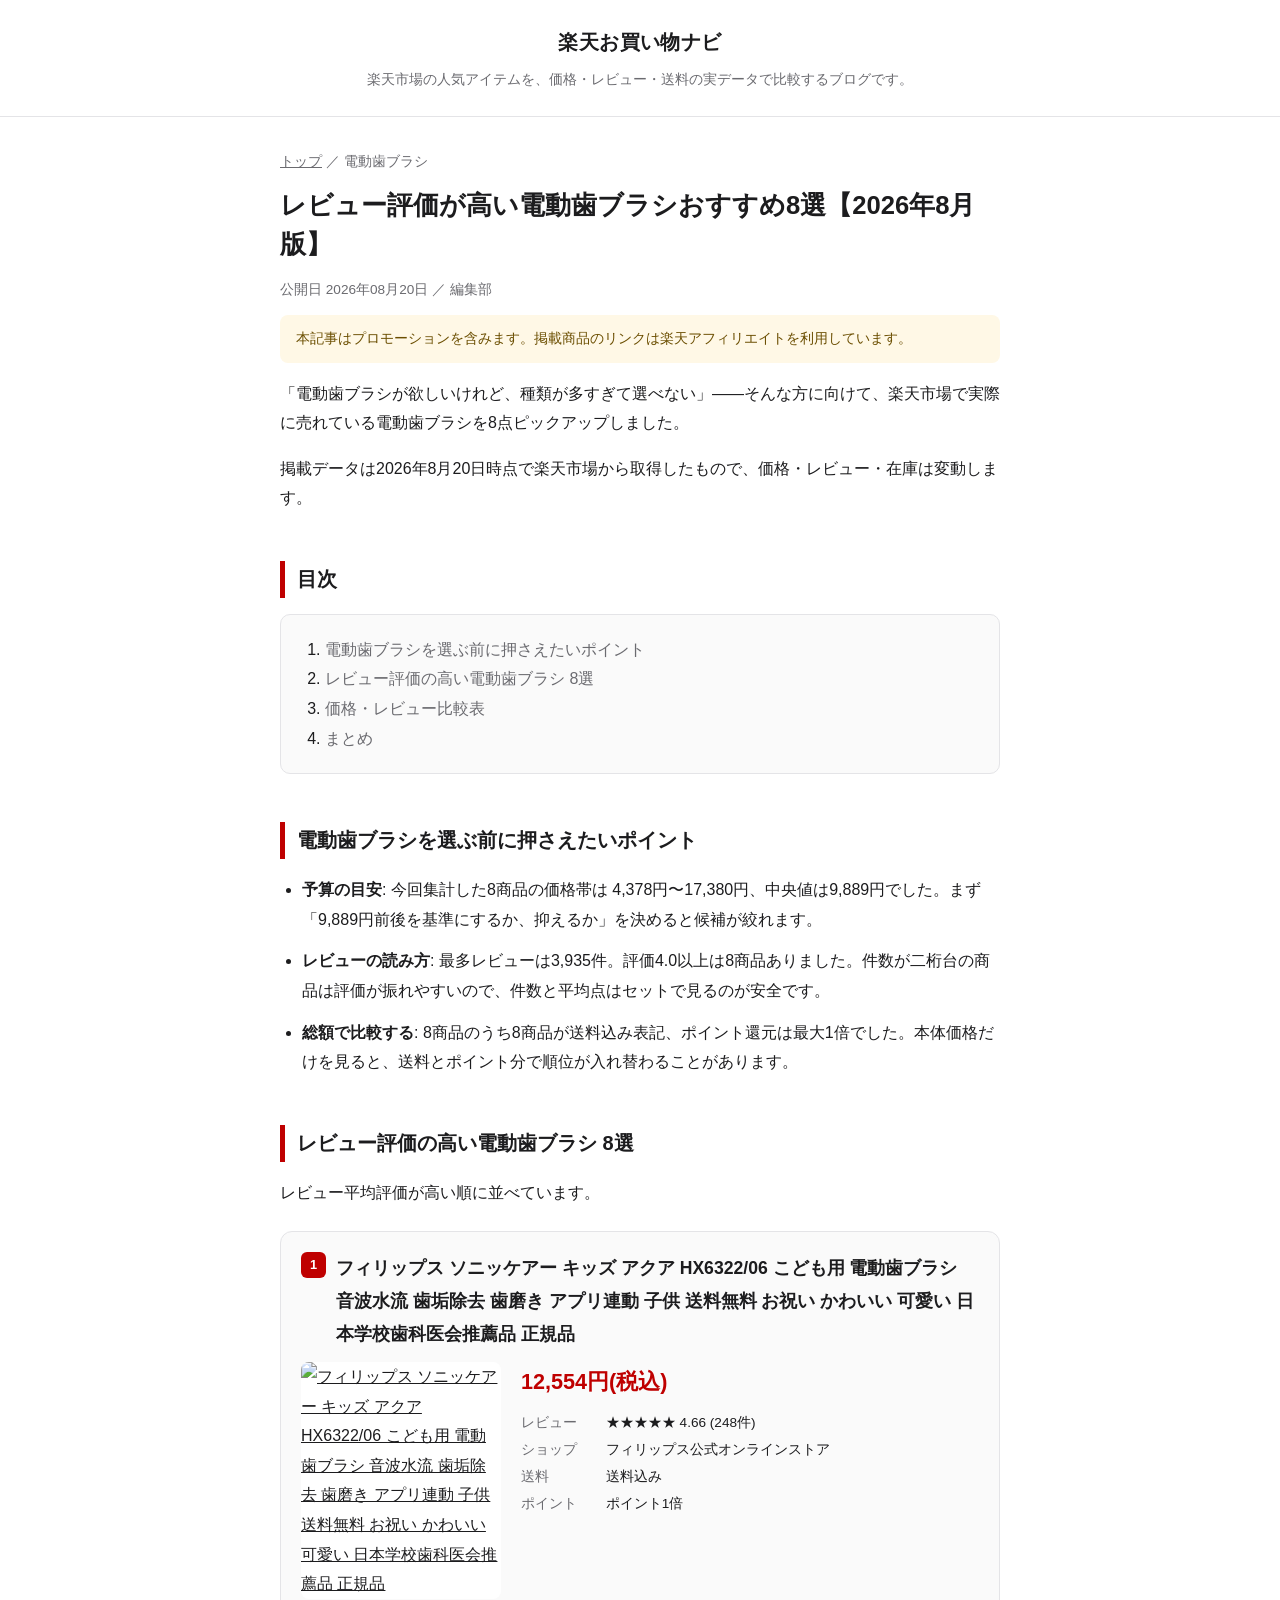
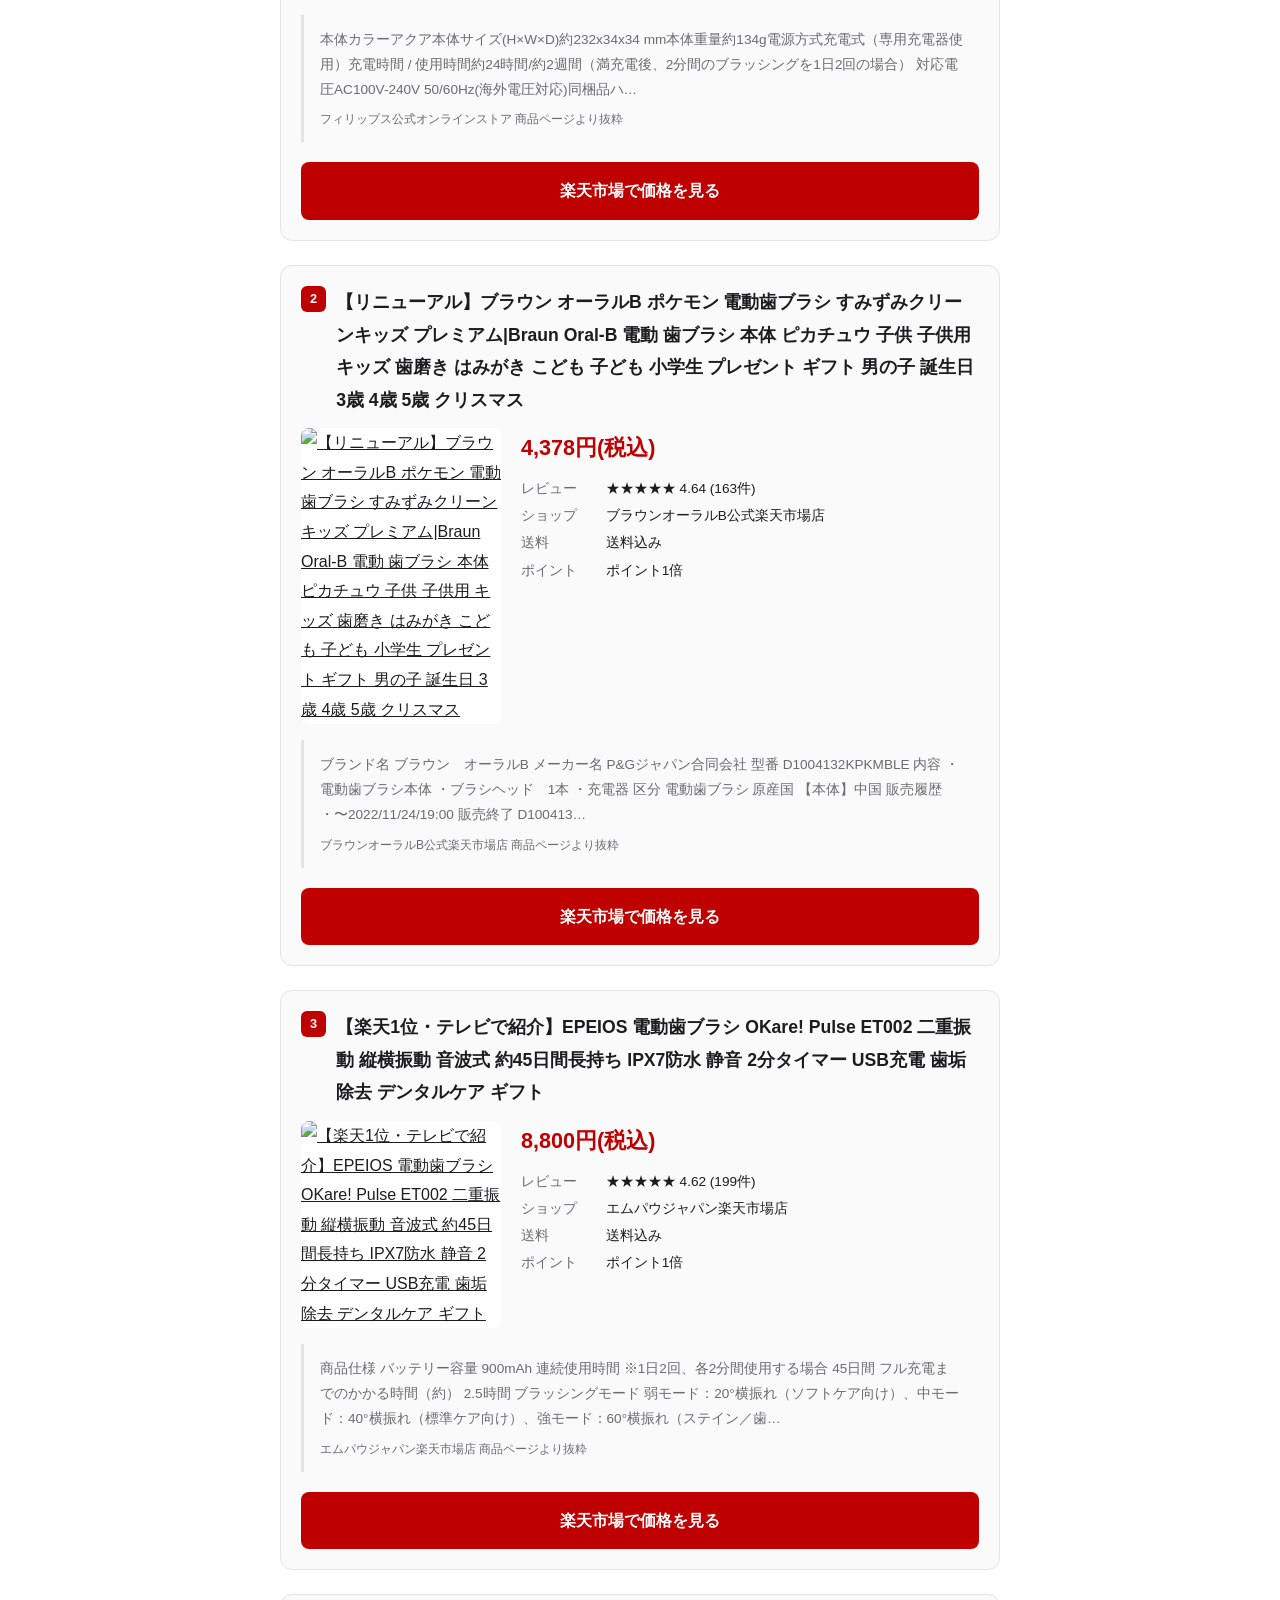
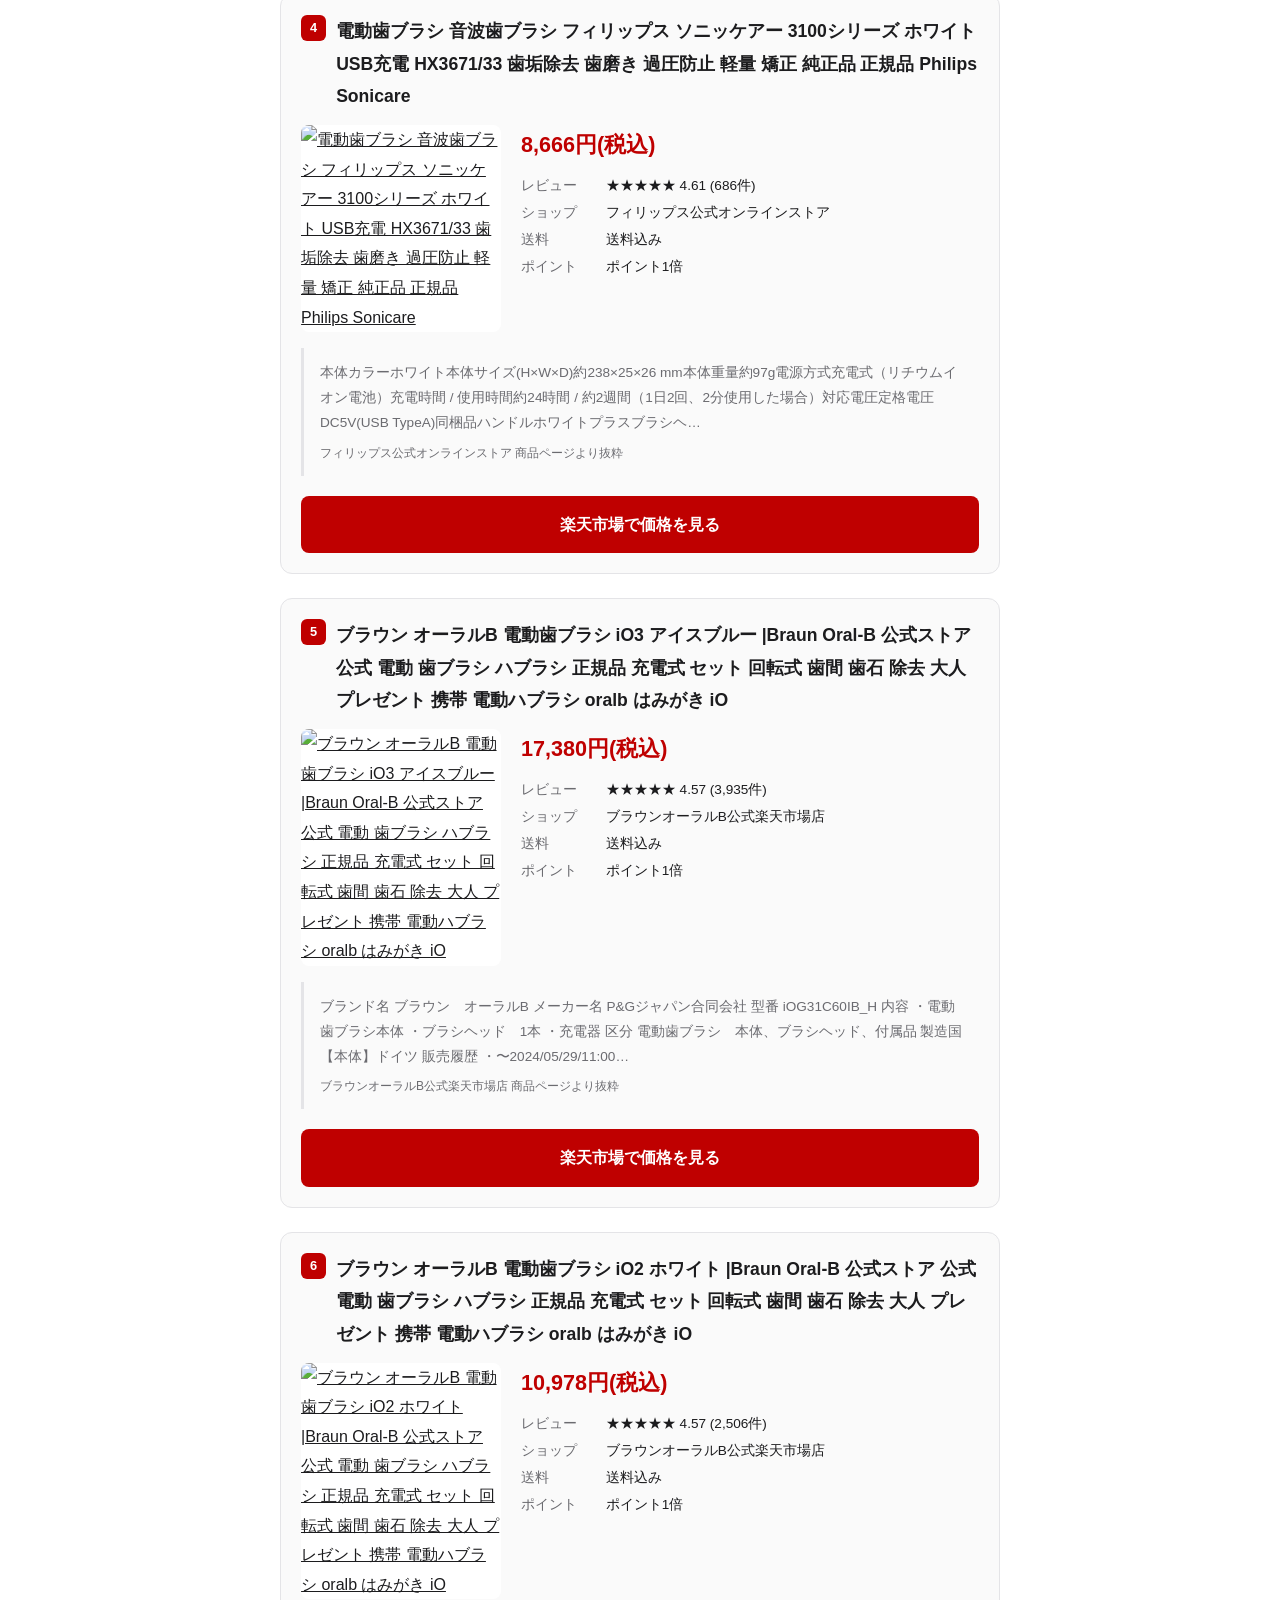
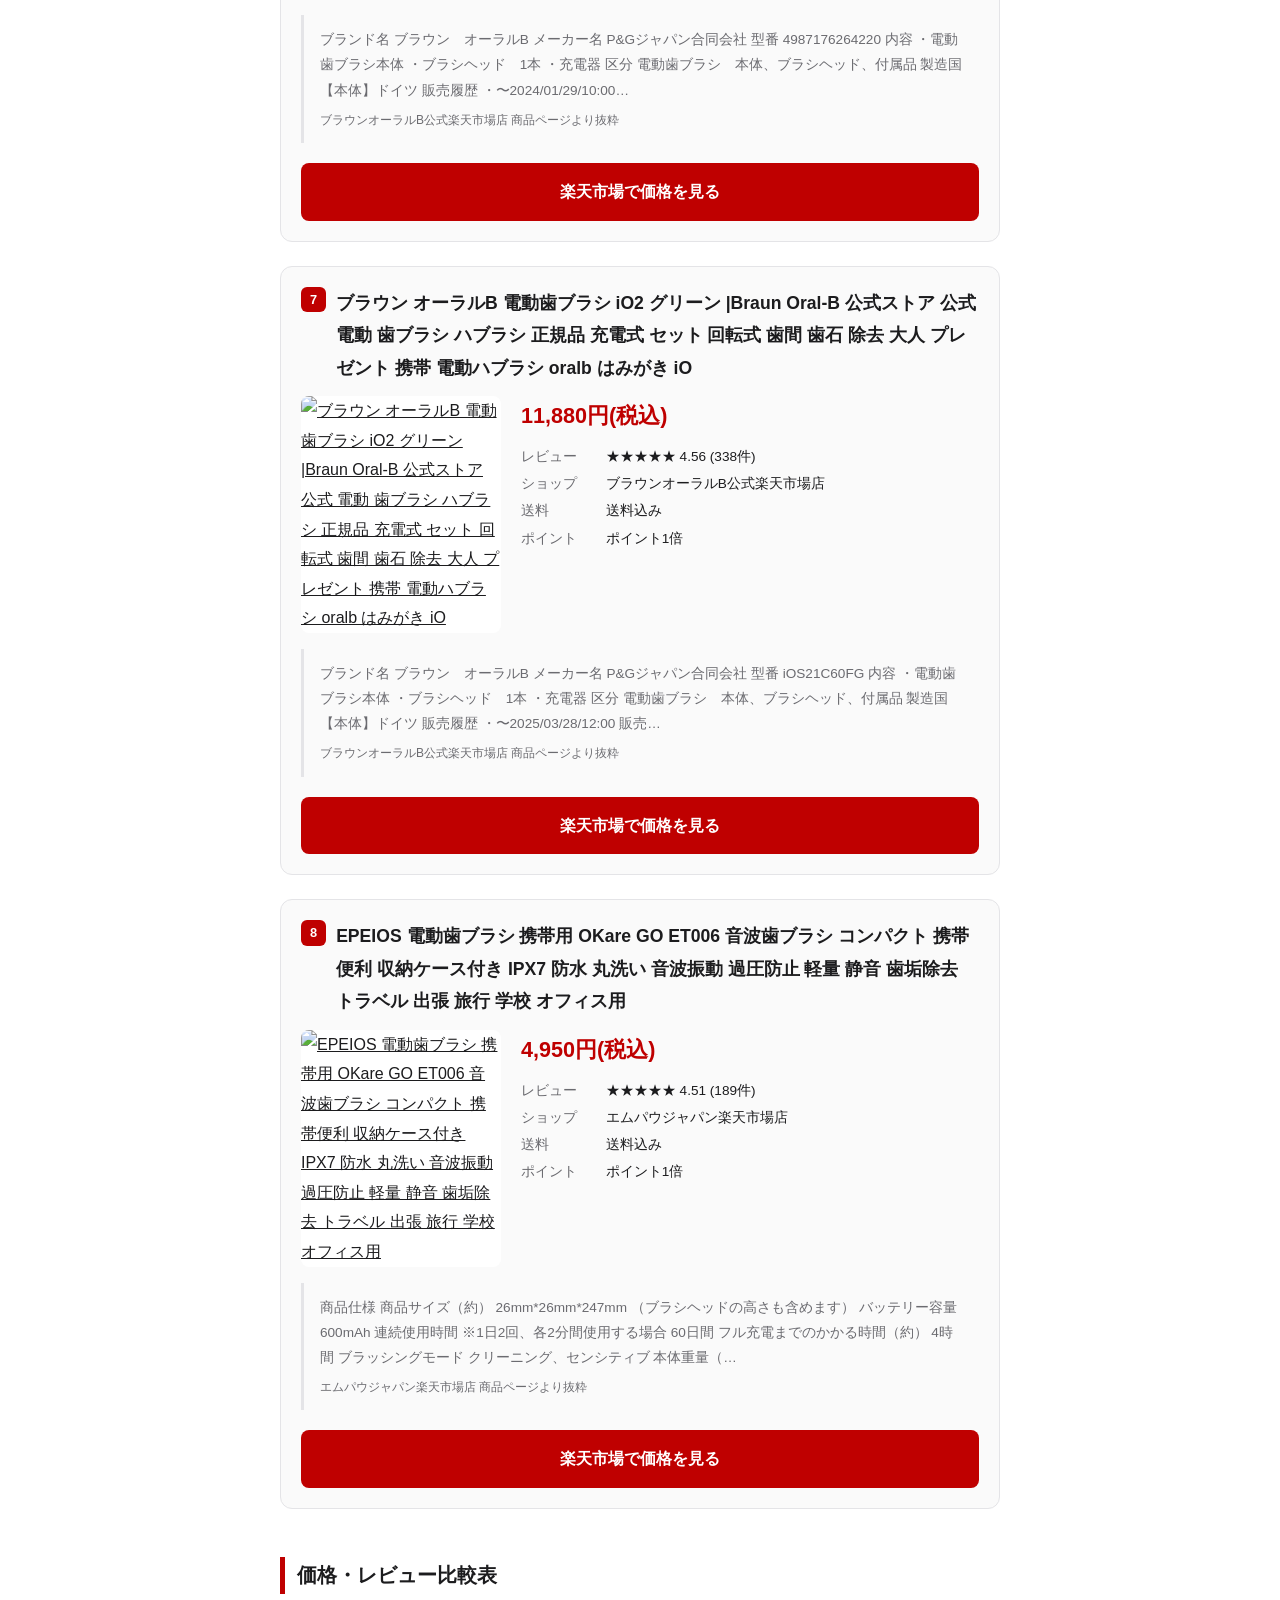
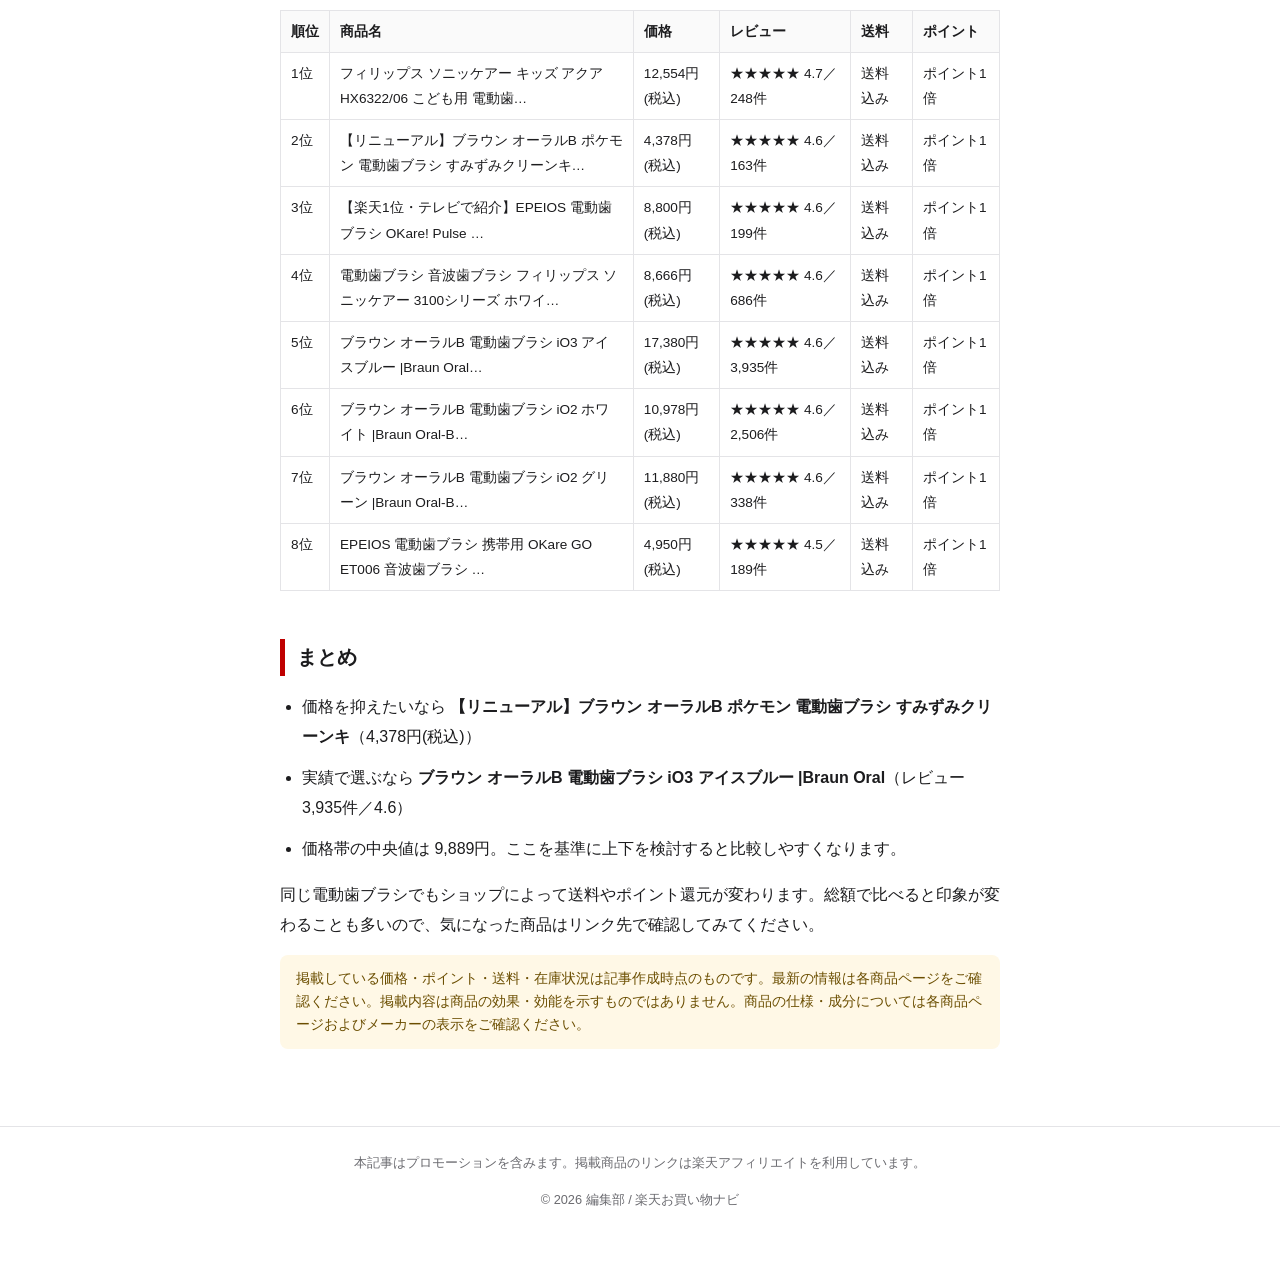
==== commit 9261c0ec: "Refresh articles with latest Rakuten data" ====
--- a/posts/electric-toothbrush-review.html
+++ b/posts/electric-toothbrush-review.html
@@ -11,7 +11,7 @@
 <meta property="og:site_name" content="楽天お買い物ナビ">
 <link rel="stylesheet" href="../style.css">
 <link rel="alternate" type="application/rss+xml" title="楽天お買い物ナビ" href="../feed.xml">
-<script type="application/ld+json">{"@context": "https://schema.org", "@type": "BlogPosting", "headline": "レビュー評価が高い電動歯ブラシおすすめ8選【2026年8月版】", "description": "楽天市場の電動歯ブラシを価格・レビュー・送料の実データで比較し、8商品を紹介します。価格帯は4,378円〜17,380円。", "datePublished": "2026-08-10", "author": {"@type": "Organization", "name": "編集部"}, "publisher": {"@type": "Organization", "name": "楽天お買い物ナビ"}}</script>
+<script type="application/ld+json">{"@context": "https://schema.org", "@type": "BlogPosting", "headline": "レビュー評価が高い電動歯ブラシおすすめ8選【2026年8月版】", "description": "楽天市場の電動歯ブラシを価格・レビュー・送料の実データで比較し、8商品を紹介します。価格帯は4,378円〜17,380円。", "datePublished": "2026-08-20", "author": {"@type": "Organization", "name": "編集部"}, "publisher": {"@type": "Organization", "name": "楽天お買い物ナビ"}}</script>
 <script type="application/ld+json">{"@context": "https://schema.org", "@type": "ItemList", "name": "レビュー評価が高い電動歯ブラシおすすめ8選【2026年8月版】", "numberOfItems": 8, "itemListElement": [{"@type": "ListItem", "position": 1, "name": "フィリップス ソニッケアー キッズ アクア HX6322/06 こども用 電動歯ブラシ 音波水流 歯垢除去 歯磨き アプリ連動 子供 送料無料 お祝い かわいい 可愛い 日本学校歯科医会推薦品 正規品", "url": "https://hb.afl.rakuten.co.jp/hgc/g00te1k4.nlzyk278.g00te1k4.nlzylb7c/?pc=https%3A%2F%2Fitem.rakuten.co.jp%2Fphilips-japan%2Fhx6326-03%2F\u0026m=http%3A%2F%2Fm.rakuten.co.jp%2Fphilips-japan%2Fi%2F10000079%2F\u0026rafcid=wsc_i_is_2e18977a-302b-40b3-95f4-aab405663425"}, {"@type": "ListItem", "position": 2, "name": "【リニューアル】ブラウン オーラルB ポケモン 電動歯ブラシ すみずみクリーンキッズ プレミアム|Braun Oral-B 電動 歯ブラシ 本体 ピカチュウ 子供 子供用 キッズ 歯磨き はみがき こども 子ども 小学生 プレゼント ギフト 男の子 誕生日 3歳 4歳 5歳 クリスマス", "url": "https://hb.afl.rakuten.co.jp/hgc/g00t4ri4.nlzyk280.g00t4ri4.nlzyla12/?pc=https%3A%2F%2Fitem.rakuten.co.jp%2Foralb-braun%2Feb-scykids_premium%2F\u0026m=http%3A%2F%2Fm.rakuten.co.jp%2Foralb-braun%2Fi%2F10001056%2F\u0026rafcid=wsc_i_is_2e18977a-302b-40b3-95f4-aab405663425"}, {"@type": "ListItem", "position": 3, "name": "【楽天1位・テレビで紹介】EPEIOS 電動歯ブラシ OKare! Pulse ET002 二重振動 縦横振動 音波式 約45日間長持ち IPX7防水 静音 2分タイマー USB充電 歯垢除去 デンタルケア ギフト", "url": "https://hb.afl.rakuten.co.jp/hgc/g00tqke4.nlzykc4e.g00tqke4.nlzylb67/?pc=https%3A%2F%2Fitem.rakuten.co.jp%2Fmpowjapan%2Fet002abun1%2F\u0026m=http%3A%2F%2Fm.rakuten.co.jp%2Fmpowjapan%2Fi%2F10000957%2F\u0026rafcid=wsc_i_is_2e18977a-302b-40b3-95f4-aab405663425"}, {"@type": "ListItem", "position": 4, "name": "電動歯ブラシ 音波歯ブラシ フィリップス ソニッケアー 3100シリーズ ホワイト USB充電 HX3671/33 歯垢除去 歯磨き 過圧防止 軽量 矯正 純正品 正規品 Philips Sonicare", "url": "https://hb.afl.rakuten.co.jp/hgc/g00te1k4.nlzyk278.g00te1k4.nlzylb7c/?pc=https%3A%2F%2Fitem.rakuten.co.jp%2Fphilips-japan%2Fhx3671-33%2F\u0026m=http%3A%2F%2Fm.rakuten.co.jp%2Fphilips-japan%2Fi%2F10000341%2F\u0026rafcid=wsc_i_is_2e18977a-302b-40b3-95f4-aab405663425"}, {"@type": "ListItem", "position": 5, "name": "ブラウン オーラルB 電動歯ブラシ iO3 アイスブルー |Braun Oral-B 公式ストア 公式 電動 歯ブラシ ハブラシ 正規品 充電式 セット 回転式 歯間 歯石 除去 大人 プレゼント 携帯 電動ハブラシ oralb はみがき iO", "url": "https://hb.afl.rakuten.co.jp/hgc/g00t4ri4.nlzyk280.g00t4ri4.nlzyla12/?pc=https%3A%2F%2Fitem.rakuten.co.jp%2Foralb-braun%2Fpro2%2F\u0026m=http%3A%2F%2Fm.rakuten.co.jp%2Foralb-braun%2Fi%2F10001169%2F\u0026rafcid=wsc_i_is_2e18977a-302b-40b3-95f4-aab405663425"}, {"@type": "ListItem", "position": 6, "name": "ブラウン オーラルB 電動歯ブラシ iO2 ホワイト |Braun Oral-B 公式ストア 公式 電動 歯ブラシ ハブラシ 正規品 充電式 セット 回転式 歯間 歯石 除去 大人 プレゼント 携帯 電動ハブラシ oralb はみがき iO", "url": "https://hb.afl.rakuten.co.jp/hgc/g00t4ri4.nlzyk280.g00t4ri4.nlzyla12/?pc=https%3A%2F%2Fitem.rakuten.co.jp%2Foralb-braun%2Feb-pro2000%2F\u0026m=http%3A%2F%2Fm.rakuten.co.jp%2Foralb-braun%2Fi%2F10000051%2F\u0026rafcid=wsc_i_is_2e18977a-302b-40b3-95f4-aab405663425"}, {"@type": "ListItem", "position": 7, "name": "ブラウン オーラルB 電動歯ブラシ iO2 グリーン |Braun Oral-B 公式ストア 公式 電動 歯ブラシ ハブラシ 正規品 充電式 セット 回転式 歯間 歯石 除去 大人 プレゼント 携帯 電動ハブラシ oralb はみがき iO", "url": "https://hb.afl.rakuten.co.jp/hgc/g00t4ri4.nlzyk280.g00t4ri4.nlzyla12/?pc=https%3A%2F%2Fitem.rakuten.co.jp%2Foralb-braun%2Fio2%2F\u0026m=http%3A%2F%2Fm.rakuten.co.jp%2Foralb-braun%2Fi%2F10001364%2F\u0026rafcid=wsc_i_is_2e18977a-302b-40b3-95f4-aab405663425"}, {"@type": "ListItem", "position": 8, "name": "EPEIOS 電動歯ブラシ 携帯用 OKare GO ET006 音波歯ブラシ コンパクト 携帯便利 収納ケース付き IPX7 防水 丸洗い 音波振動 過圧防止 軽量 静音 歯垢除去 トラベル 出張 旅行 学校 オフィス用", "url": "https://hb.afl.rakuten.co.jp/hgc/g00tqke4.nlzykc4e.g00tqke4.nlzylb67/?pc=https%3A%2F%2Fitem.rakuten.co.jp%2Fmpowjapan%2Fet003arun1%2F\u0026m=http%3A%2F%2Fm.rakuten.co.jp%2Fmpowjapan%2Fi%2F10000826%2F\u0026rafcid=wsc_i_is_2e18977a-302b-40b3-95f4-aab405663425"}]}</script>
 </head>
 <body>
@@ -23,14 +23,14 @@
 <article class="post">
   <nav class="breadcrumb"><a href="../index.html">トップ</a> ／ 電動歯ブラシ</nav>
   <h1>レビュー評価が高い電動歯ブラシおすすめ8選【2026年8月版】</h1>
-  <p class="meta">公開日 2026年08月10日 ／ 編集部</p>
+  <p class="meta">公開日 2026年08月20日 ／ 編集部</p>
 <p class="note">本記事はプロモーションを含みます。掲載商品のリンクは楽天アフィリエイトを利用しています。</p>
 <p>「電動歯ブラシが欲しいけれど、種類が多すぎて選べない」——そんな方に向けて、楽天市場で実際に売れている電動歯ブラシを8点ピックアップしました。</p>
-<p>掲載データは2026年8月10日時点で楽天市場から取得したもので、価格・レビュー・在庫は変動します。</p>
+<p>掲載データは2026年8月20日時点で楽天市場から取得したもので、価格・レビュー・在庫は変動します。</p>
 <h2 id="toc">目次</h2>
 <nav class="toc"><ol><li><a href="#selection">電動歯ブラシを選ぶ前に押さえたいポイント</a></li><li><a href="#list">レビュー評価の高い電動歯ブラシ 8選</a></li><li><a href="#compare">価格・レビュー比較表</a></li><li><a href="#summary">まとめ</a></li></ol></nav>
 <h2 id="selection">電動歯ブラシを選ぶ前に押さえたいポイント</h2>
-<ul class="points"><li><strong>予算の目安</strong>: 今回集計した8商品の価格帯は 4,378円〜17,380円、中央値は9,889円でした。まず「9,889円前後を基準にするか、抑えるか」を決めると候補が絞れます。</li><li><strong>レビューの読み方</strong>: 最多レビューは3,929件。評価4.0以上は8商品ありました。件数が二桁台の商品は評価が振れやすいので、件数と平均点はセットで見るのが安全です。</li><li><strong>総額で比較する</strong>: 8商品のうち8商品が送料込み表記、ポイント還元は最大1倍でした。本体価格だけを見ると、送料とポイント分で順位が入れ替わることがあります。</li></ul>
+<ul class="points"><li><strong>予算の目安</strong>: 今回集計した8商品の価格帯は 4,378円〜17,380円、中央値は9,889円でした。まず「9,889円前後を基準にするか、抑えるか」を決めると候補が絞れます。</li><li><strong>レビューの読み方</strong>: 最多レビューは3,935件。評価4.0以上は8商品ありました。件数が二桁台の商品は評価が振れやすいので、件数と平均点はセットで見るのが安全です。</li><li><strong>総額で比較する</strong>: 8商品のうち8商品が送料込み表記、ポイント還元は最大1倍でした。本体価格だけを見ると、送料とポイント分で順位が入れ替わることがあります。</li></ul>
 <h2 id="list">レビュー評価の高い電動歯ブラシ 8選</h2>
 <p>レビュー平均評価が高い順に並べています。</p>
 <article class="item-card" id="item-1">
@@ -74,7 +74,7 @@
     <div class="card-spec">
       <p class="price">8,800円(税込)</p>
       <dl>
-        <dt>レビュー</dt><dd>★★★★★ 4.63 (198件)</dd>
+        <dt>レビュー</dt><dd>★★★★★ 4.62 (199件)</dd>
         <dt>ショップ</dt><dd>エムパウジャパン楽天市場店</dd>
         <dt>送料</dt><dd>送料込み</dd>
         <dt>ポイント</dt><dd>ポイント1倍</dd>
@@ -91,7 +91,7 @@
     <div class="card-spec">
       <p class="price">8,666円(税込)</p>
       <dl>
-        <dt>レビュー</dt><dd>★★★★★ 4.61 (685件)</dd>
+        <dt>レビュー</dt><dd>★★★★★ 4.61 (686件)</dd>
         <dt>ショップ</dt><dd>フィリップス公式オンラインストア</dd>
         <dt>送料</dt><dd>送料込み</dd>
         <dt>ポイント</dt><dd>ポイント1倍</dd>
@@ -104,11 +104,11 @@
 <article class="item-card" id="item-5">
   <h3><span class="rank">5</span>ブラウン オーラルB 電動歯ブラシ iO3 アイスブルー |Braun Oral-B 公式ストア 公式 電動 歯ブラシ ハブラシ 正規品 充電式 セット 回転式 歯間 歯石 除去 大人 プレゼント 携帯 電動ハブラシ oralb はみがき iO</h3>
   <div class="card-body">
-    <a class="card-image" href="https://hb.afl.rakuten.co.jp/hgc/g00t4ri4.nlzyk280.g00t4ri4.nlzyla12/?pc=https%3A%2F%2Fitem.rakuten.co.jp%2Foralb-braun%2Fpro2%2F&amp;m=http%3A%2F%2Fm.rakuten.co.jp%2Foralb-braun%2Fi%2F10001169%2F&amp;rafcid=wsc_i_is_2e18977a-302b-40b3-95f4-aab405663425" rel="nofollow sponsored noopener" target="_blank"><img src="https://thumbnail.image.rakuten.co.jp/@0_mall/oralb-braun/cabinet/event/260804/io3.jpg?_ex=400x400" alt="ブラウン オーラルB 電動歯ブラシ iO3 アイスブルー |Braun Oral-B 公式ストア 公式 電動 歯ブラシ ハブラシ 正規品 充電式 セット 回転式 歯間 歯石 除去 大人 プレゼント 携帯 電動ハブラシ oralb はみがき iO" loading="lazy" width="400" height="400"></a>
+    <a class="card-image" href="https://hb.afl.rakuten.co.jp/hgc/g00t4ri4.nlzyk280.g00t4ri4.nlzyla12/?pc=https%3A%2F%2Fitem.rakuten.co.jp%2Foralb-braun%2Fpro2%2F&amp;m=http%3A%2F%2Fm.rakuten.co.jp%2Foralb-braun%2Fi%2F10001169%2F&amp;rafcid=wsc_i_is_2e18977a-302b-40b3-95f4-aab405663425" rel="nofollow sponsored noopener" target="_blank"><img src="https://thumbnail.image.rakuten.co.jp/@0_mall/oralb-braun/cabinet/item/io3/thumb/io3_thumb_gentle.jpg?_ex=400x400" alt="ブラウン オーラルB 電動歯ブラシ iO3 アイスブルー |Braun Oral-B 公式ストア 公式 電動 歯ブラシ ハブラシ 正規品 充電式 セット 回転式 歯間 歯石 除去 大人 プレゼント 携帯 電動ハブラシ oralb はみがき iO" loading="lazy" width="400" height="400"></a>
     <div class="card-spec">
       <p class="price">17,380円(税込)</p>
       <dl>
-        <dt>レビュー</dt><dd>★★★★★ 4.57 (3,929件)</dd>
+        <dt>レビュー</dt><dd>★★★★★ 4.57 (3,935件)</dd>
         <dt>ショップ</dt><dd>ブラウンオーラルB公式楽天市場店</dd>
         <dt>送料</dt><dd>送料込み</dd>
         <dt>ポイント</dt><dd>ポイント1倍</dd>
@@ -121,11 +121,11 @@
 <article class="item-card" id="item-6">
   <h3><span class="rank">6</span>ブラウン オーラルB 電動歯ブラシ iO2 ホワイト |Braun Oral-B 公式ストア 公式 電動 歯ブラシ ハブラシ 正規品 充電式 セット 回転式 歯間 歯石 除去 大人 プレゼント 携帯 電動ハブラシ oralb はみがき iO</h3>
   <div class="card-body">
-    <a class="card-image" href="https://hb.afl.rakuten.co.jp/hgc/g00t4ri4.nlzyk280.g00t4ri4.nlzyla12/?pc=https%3A%2F%2Fitem.rakuten.co.jp%2Foralb-braun%2Feb-pro2000%2F&amp;m=http%3A%2F%2Fm.rakuten.co.jp%2Foralb-braun%2Fi%2F10000051%2F&amp;rafcid=wsc_i_is_2e18977a-302b-40b3-95f4-aab405663425" rel="nofollow sponsored noopener" target="_blank"><img src="https://thumbnail.image.rakuten.co.jp/@0_mall/oralb-braun/cabinet/event/260804/io2wt.jpg?_ex=400x400" alt="ブラウン オーラルB 電動歯ブラシ iO2 ホワイト |Braun Oral-B 公式ストア 公式 電動 歯ブラシ ハブラシ 正規品 充電式 セット 回転式 歯間 歯石 除去 大人 プレゼント 携帯 電動ハブラシ oralb はみがき iO" loading="lazy" width="400" height="400"></a>
+    <a class="card-image" href="https://hb.afl.rakuten.co.jp/hgc/g00t4ri4.nlzyk280.g00t4ri4.nlzyla12/?pc=https%3A%2F%2Fitem.rakuten.co.jp%2Foralb-braun%2Feb-pro2000%2F&amp;m=http%3A%2F%2Fm.rakuten.co.jp%2Foralb-braun%2Fi%2F10000051%2F&amp;rafcid=wsc_i_is_2e18977a-302b-40b3-95f4-aab405663425" rel="nofollow sponsored noopener" target="_blank"><img src="https://thumbnail.image.rakuten.co.jp/@0_mall/oralb-braun/cabinet/item/io2-z/thumb/io2wt_thumb_2606.jpg?_ex=400x400" alt="ブラウン オーラルB 電動歯ブラシ iO2 ホワイト |Braun Oral-B 公式ストア 公式 電動 歯ブラシ ハブラシ 正規品 充電式 セット 回転式 歯間 歯石 除去 大人 プレゼント 携帯 電動ハブラシ oralb はみがき iO" loading="lazy" width="400" height="400"></a>
     <div class="card-spec">
       <p class="price">10,978円(税込)</p>
       <dl>
-        <dt>レビュー</dt><dd>★★★★★ 4.57 (2,481件)</dd>
+        <dt>レビュー</dt><dd>★★★★★ 4.57 (2,506件)</dd>
         <dt>ショップ</dt><dd>ブラウンオーラルB公式楽天市場店</dd>
         <dt>送料</dt><dd>送料込み</dd>
         <dt>ポイント</dt><dd>ポイント1倍</dd>
@@ -138,11 +138,11 @@
 <article class="item-card" id="item-7">
   <h3><span class="rank">7</span>ブラウン オーラルB 電動歯ブラシ iO2 グリーン |Braun Oral-B 公式ストア 公式 電動 歯ブラシ ハブラシ 正規品 充電式 セット 回転式 歯間 歯石 除去 大人 プレゼント 携帯 電動ハブラシ oralb はみがき iO</h3>
   <div class="card-body">
-    <a class="card-image" href="https://hb.afl.rakuten.co.jp/hgc/g00t4ri4.nlzyk280.g00t4ri4.nlzyla12/?pc=https%3A%2F%2Fitem.rakuten.co.jp%2Foralb-braun%2Fio2%2F&amp;m=http%3A%2F%2Fm.rakuten.co.jp%2Foralb-braun%2Fi%2F10001364%2F&amp;rafcid=wsc_i_is_2e18977a-302b-40b3-95f4-aab405663425" rel="nofollow sponsored noopener" target="_blank"><img src="https://thumbnail.image.rakuten.co.jp/@0_mall/oralb-braun/cabinet/event/260804/io2.jpg?_ex=400x400" alt="ブラウン オーラルB 電動歯ブラシ iO2 グリーン |Braun Oral-B 公式ストア 公式 電動 歯ブラシ ハブラシ 正規品 充電式 セット 回転式 歯間 歯石 除去 大人 プレゼント 携帯 電動ハブラシ oralb はみがき iO" loading="lazy" width="400" height="400"></a>
+    <a class="card-image" href="https://hb.afl.rakuten.co.jp/hgc/g00t4ri4.nlzyk280.g00t4ri4.nlzyla12/?pc=https%3A%2F%2Fitem.rakuten.co.jp%2Foralb-braun%2Fio2%2F&amp;m=http%3A%2F%2Fm.rakuten.co.jp%2Foralb-braun%2Fi%2F10001364%2F&amp;rafcid=wsc_i_is_2e18977a-302b-40b3-95f4-aab405663425" rel="nofollow sponsored noopener" target="_blank"><img src="https://thumbnail.image.rakuten.co.jp/@0_mall/oralb-braun/cabinet/item/io2/thumb/io2_thumb_2506.jpg?_ex=400x400" alt="ブラウン オーラルB 電動歯ブラシ iO2 グリーン |Braun Oral-B 公式ストア 公式 電動 歯ブラシ ハブラシ 正規品 充電式 セット 回転式 歯間 歯石 除去 大人 プレゼント 携帯 電動ハブラシ oralb はみがき iO" loading="lazy" width="400" height="400"></a>
     <div class="card-spec">
       <p class="price">11,880円(税込)</p>
       <dl>
-        <dt>レビュー</dt><dd>★★★★★ 4.56 (337件)</dd>
+        <dt>レビュー</dt><dd>★★★★★ 4.56 (338件)</dd>
         <dt>ショップ</dt><dd>ブラウンオーラルB公式楽天市場店</dd>
         <dt>送料</dt><dd>送料込み</dd>
         <dt>ポイント</dt><dd>ポイント1倍</dd>
@@ -159,7 +159,7 @@
     <div class="card-spec">
       <p class="price">4,950円(税込)</p>
       <dl>
-        <dt>レビュー</dt><dd>★★★★★ 4.51 (188件)</dd>
+        <dt>レビュー</dt><dd>★★★★★ 4.51 (189件)</dd>
         <dt>ショップ</dt><dd>エムパウジャパン楽天市場店</dd>
         <dt>送料</dt><dd>送料込み</dd>
         <dt>ポイント</dt><dd>ポイント1倍</dd>
@@ -170,9 +170,9 @@
   <a class="cta" href="https://hb.afl.rakuten.co.jp/hgc/g00tqke4.nlzykc4e.g00tqke4.nlzylb67/?pc=https%3A%2F%2Fitem.rakuten.co.jp%2Fmpowjapan%2Fet003arun1%2F&amp;m=http%3A%2F%2Fm.rakuten.co.jp%2Fmpowjapan%2Fi%2F10000826%2F&amp;rafcid=wsc_i_is_2e18977a-302b-40b3-95f4-aab405663425" rel="nofollow sponsored noopener" target="_blank">楽天市場で価格を見る</a>
 </article>
 <h2 id="compare">価格・レビュー比較表</h2>
-<div class="table-wrap"><table><thead><tr><th>順位</th><th>商品名</th><th>価格</th><th>レビュー</th><th>送料</th><th>ポイント</th></tr></thead><tbody><tr><td>1位</td><td>フィリップス ソニッケアー キッズ アクア HX6322/06 こども用 電動歯…</td><td>12,554円(税込)</td><td>★★★★★ 4.7／248件</td><td>送料込み</td><td>ポイント1倍</td></tr><tr><td>2位</td><td>【リニューアル】ブラウン オーラルB ポケモン 電動歯ブラシ すみずみクリーンキ…</td><td>4,378円(税込)</td><td>★★★★★ 4.6／163件</td><td>送料込み</td><td>ポイント1倍</td></tr><tr><td>3位</td><td>【楽天1位・テレビで紹介】EPEIOS 電動歯ブラシ OKare! Pulse …</td><td>8,800円(税込)</td><td>★★★★★ 4.6／198件</td><td>送料込み</td><td>ポイント1倍</td></tr><tr><td>4位</td><td>電動歯ブラシ 音波歯ブラシ フィリップス ソニッケアー 3100シリーズ ホワイ…</td><td>8,666円(税込)</td><td>★★★★★ 4.6／685件</td><td>送料込み</td><td>ポイント1倍</td></tr><tr><td>5位</td><td>ブラウン オーラルB 電動歯ブラシ iO3 アイスブルー |Braun Oral…</td><td>17,380円(税込)</td><td>★★★★★ 4.6／3,929件</td><td>送料込み</td><td>ポイント1倍</td></tr><tr><td>6位</td><td>ブラウン オーラルB 電動歯ブラシ iO2 ホワイト |Braun Oral-B…</td><td>10,978円(税込)</td><td>★★★★★ 4.6／2,481件</td><td>送料込み</td><td>ポイント1倍</td></tr><tr><td>7位</td><td>ブラウン オーラルB 電動歯ブラシ iO2 グリーン |Braun Oral-B…</td><td>11,880円(税込)</td><td>★★★★★ 4.6／337件</td><td>送料込み</td><td>ポイント1倍</td></tr><tr><td>8位</td><td>EPEIOS 電動歯ブラシ 携帯用 OKare GO ET006 音波歯ブラシ …</td><td>4,950円(税込)</td><td>★★★★★ 4.5／188件</td><td>送料込み</td><td>ポイント1倍</td></tr></tbody></table></div>
+<div class="table-wrap"><table><thead><tr><th>順位</th><th>商品名</th><th>価格</th><th>レビュー</th><th>送料</th><th>ポイント</th></tr></thead><tbody><tr><td>1位</td><td>フィリップス ソニッケアー キッズ アクア HX6322/06 こども用 電動歯…</td><td>12,554円(税込)</td><td>★★★★★ 4.7／248件</td><td>送料込み</td><td>ポイント1倍</td></tr><tr><td>2位</td><td>【リニューアル】ブラウン オーラルB ポケモン 電動歯ブラシ すみずみクリーンキ…</td><td>4,378円(税込)</td><td>★★★★★ 4.6／163件</td><td>送料込み</td><td>ポイント1倍</td></tr><tr><td>3位</td><td>【楽天1位・テレビで紹介】EPEIOS 電動歯ブラシ OKare! Pulse …</td><td>8,800円(税込)</td><td>★★★★★ 4.6／199件</td><td>送料込み</td><td>ポイント1倍</td></tr><tr><td>4位</td><td>電動歯ブラシ 音波歯ブラシ フィリップス ソニッケアー 3100シリーズ ホワイ…</td><td>8,666円(税込)</td><td>★★★★★ 4.6／686件</td><td>送料込み</td><td>ポイント1倍</td></tr><tr><td>5位</td><td>ブラウン オーラルB 電動歯ブラシ iO3 アイスブルー |Braun Oral…</td><td>17,380円(税込)</td><td>★★★★★ 4.6／3,935件</td><td>送料込み</td><td>ポイント1倍</td></tr><tr><td>6位</td><td>ブラウン オーラルB 電動歯ブラシ iO2 ホワイト |Braun Oral-B…</td><td>10,978円(税込)</td><td>★★★★★ 4.6／2,506件</td><td>送料込み</td><td>ポイント1倍</td></tr><tr><td>7位</td><td>ブラウン オーラルB 電動歯ブラシ iO2 グリーン |Braun Oral-B…</td><td>11,880円(税込)</td><td>★★★★★ 4.6／338件</td><td>送料込み</td><td>ポイント1倍</td></tr><tr><td>8位</td><td>EPEIOS 電動歯ブラシ 携帯用 OKare GO ET006 音波歯ブラシ …</td><td>4,950円(税込)</td><td>★★★★★ 4.5／189件</td><td>送料込み</td><td>ポイント1倍</td></tr></tbody></table></div>
 <h2 id="summary">まとめ</h2>
-<ul class="points"><li>価格を抑えたいなら <strong>【リニューアル】ブラウン オーラルB ポケモン 電動歯ブラシ すみずみクリーンキ</strong>（4,378円(税込)）</li><li>実績で選ぶなら <strong>ブラウン オーラルB 電動歯ブラシ iO3 アイスブルー |Braun Oral</strong>（レビュー3,929件／4.6）</li><li>価格帯の中央値は 9,889円。ここを基準に上下を検討すると比較しやすくなります。</li></ul>
+<ul class="points"><li>価格を抑えたいなら <strong>【リニューアル】ブラウン オーラルB ポケモン 電動歯ブラシ すみずみクリーンキ</strong>（4,378円(税込)）</li><li>実績で選ぶなら <strong>ブラウン オーラルB 電動歯ブラシ iO3 アイスブルー |Braun Oral</strong>（レビュー3,935件／4.6）</li><li>価格帯の中央値は 9,889円。ここを基準に上下を検討すると比較しやすくなります。</li></ul>
 <p>同じ電動歯ブラシでもショップによって送料やポイント還元が変わります。総額で比べると印象が変わることも多いので、気になった商品はリンク先で確認してみてください。</p>
 <p class="note">掲載している価格・ポイント・送料・在庫状況は記事作成時点のものです。最新の情報は各商品ページをご確認ください。掲載内容は商品の効果・効能を示すものではありません。商品の仕様・成分については各商品ページおよびメーカーの表示をご確認ください。</p>
 </article>
